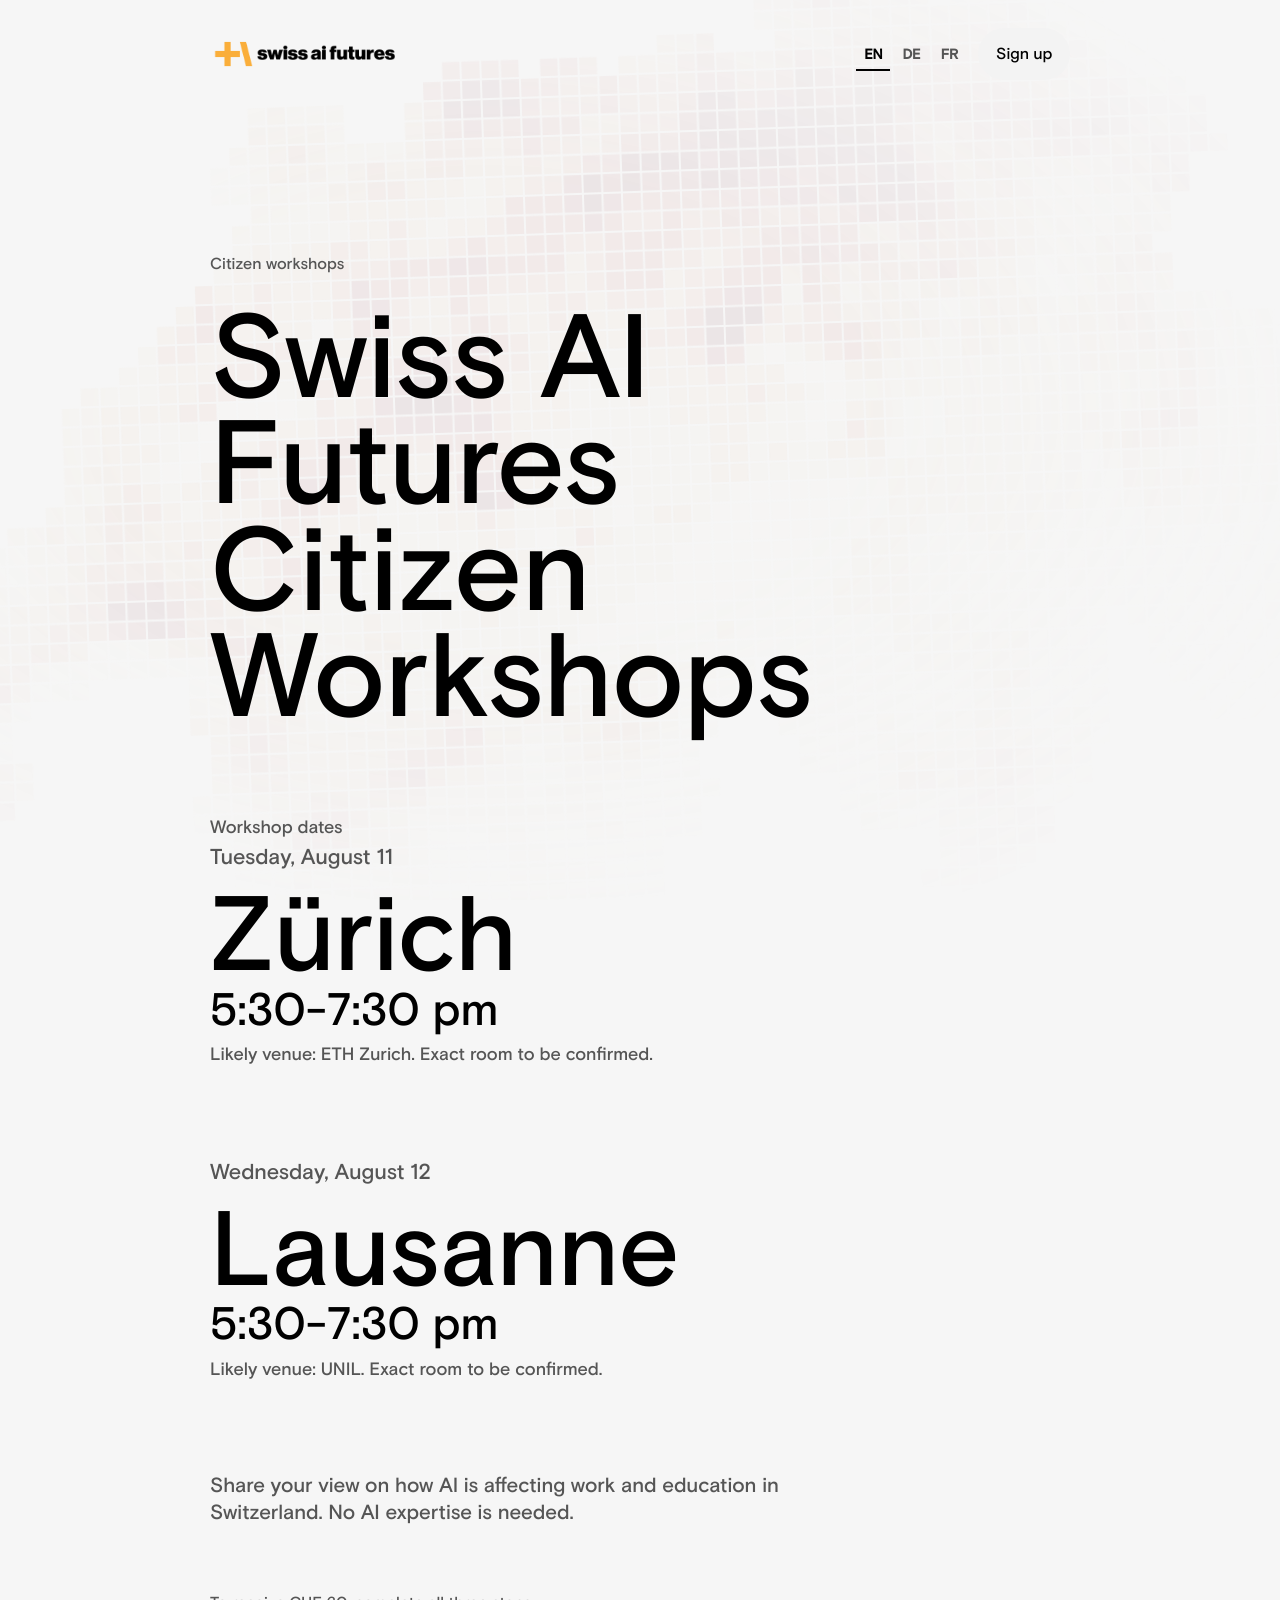
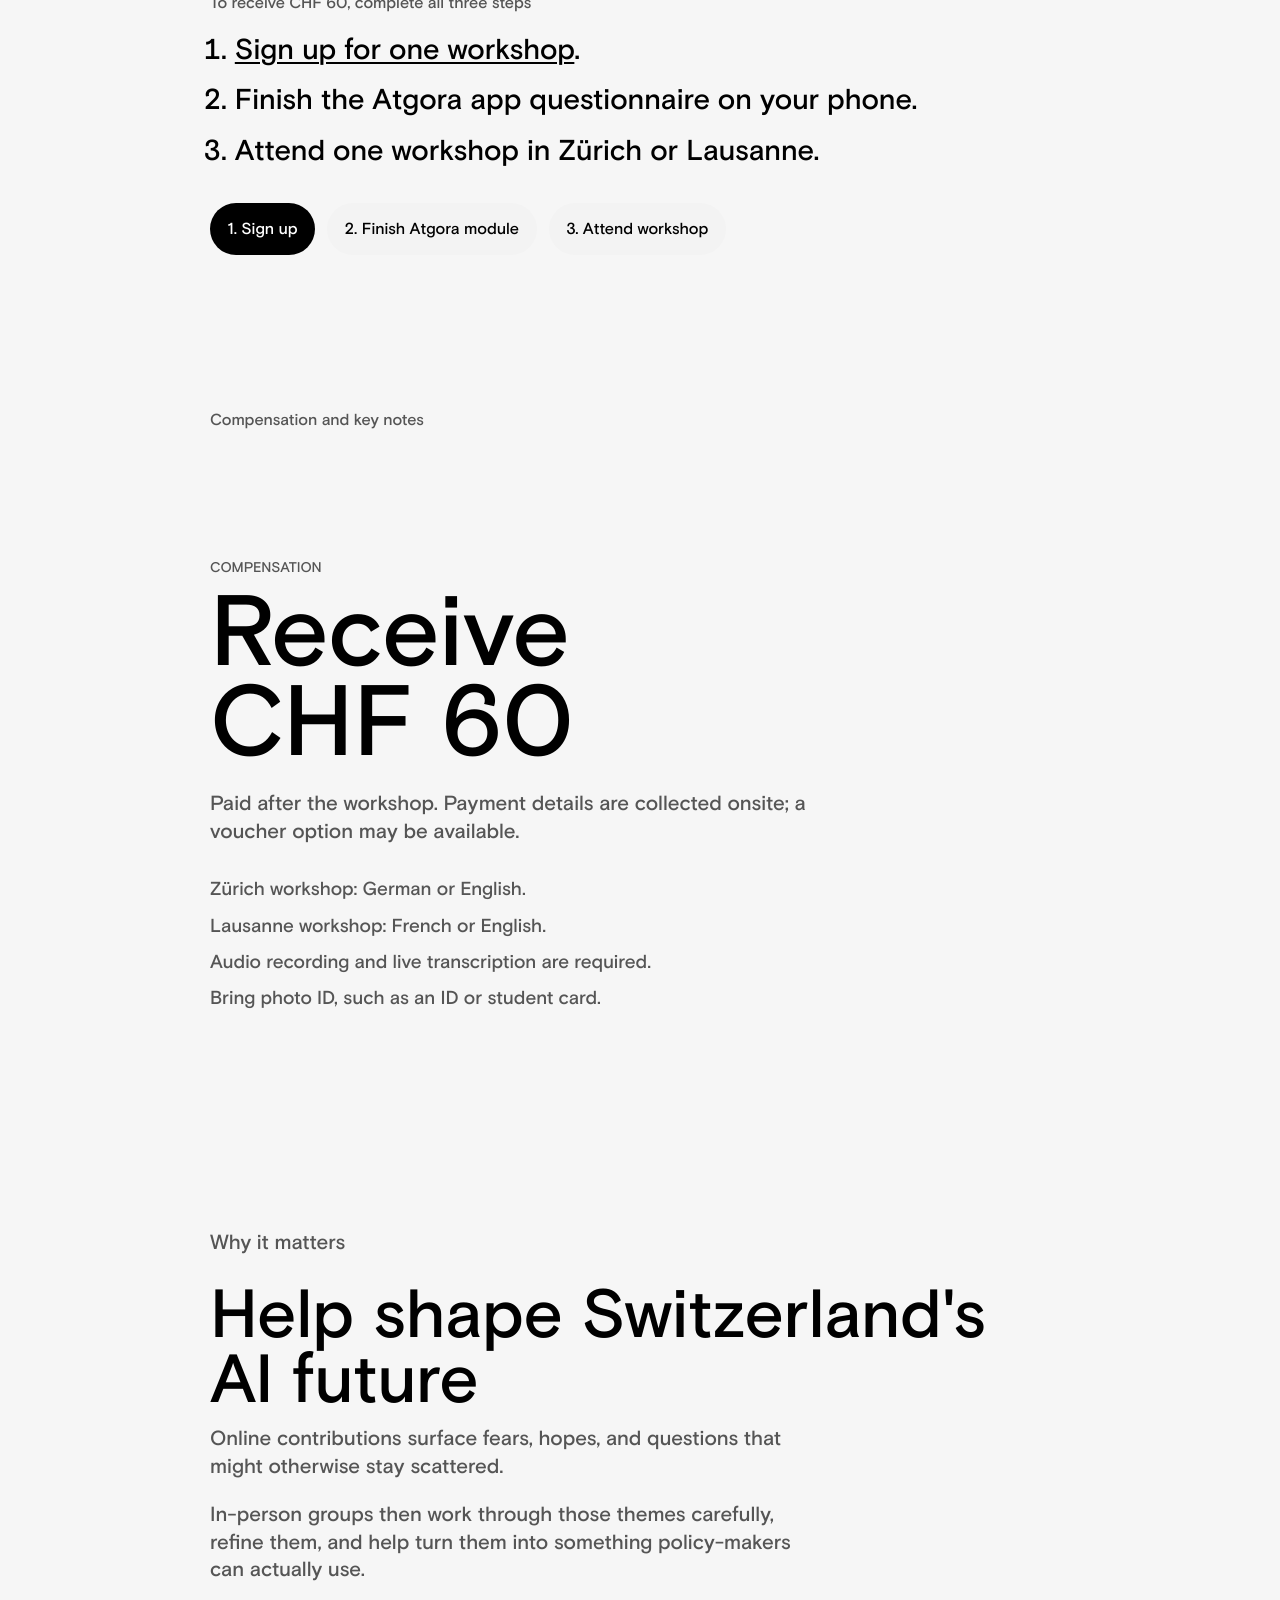
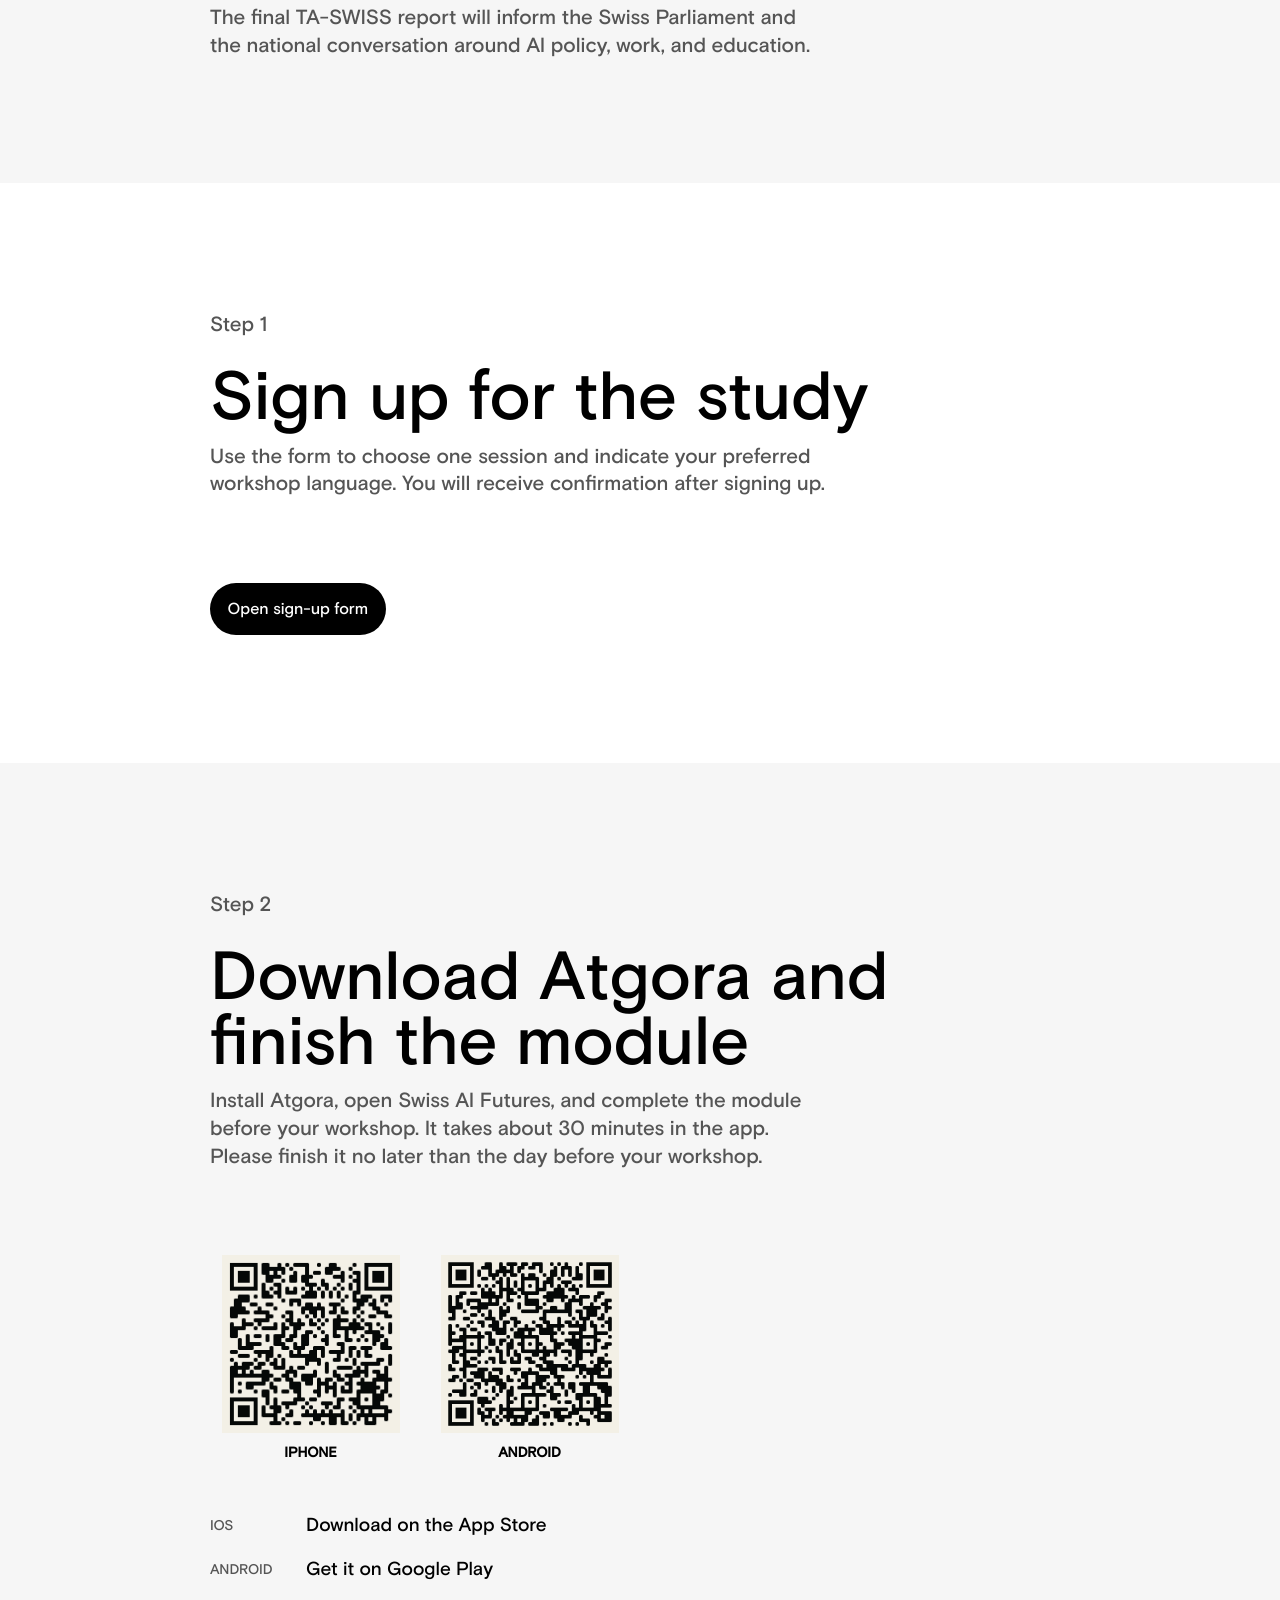
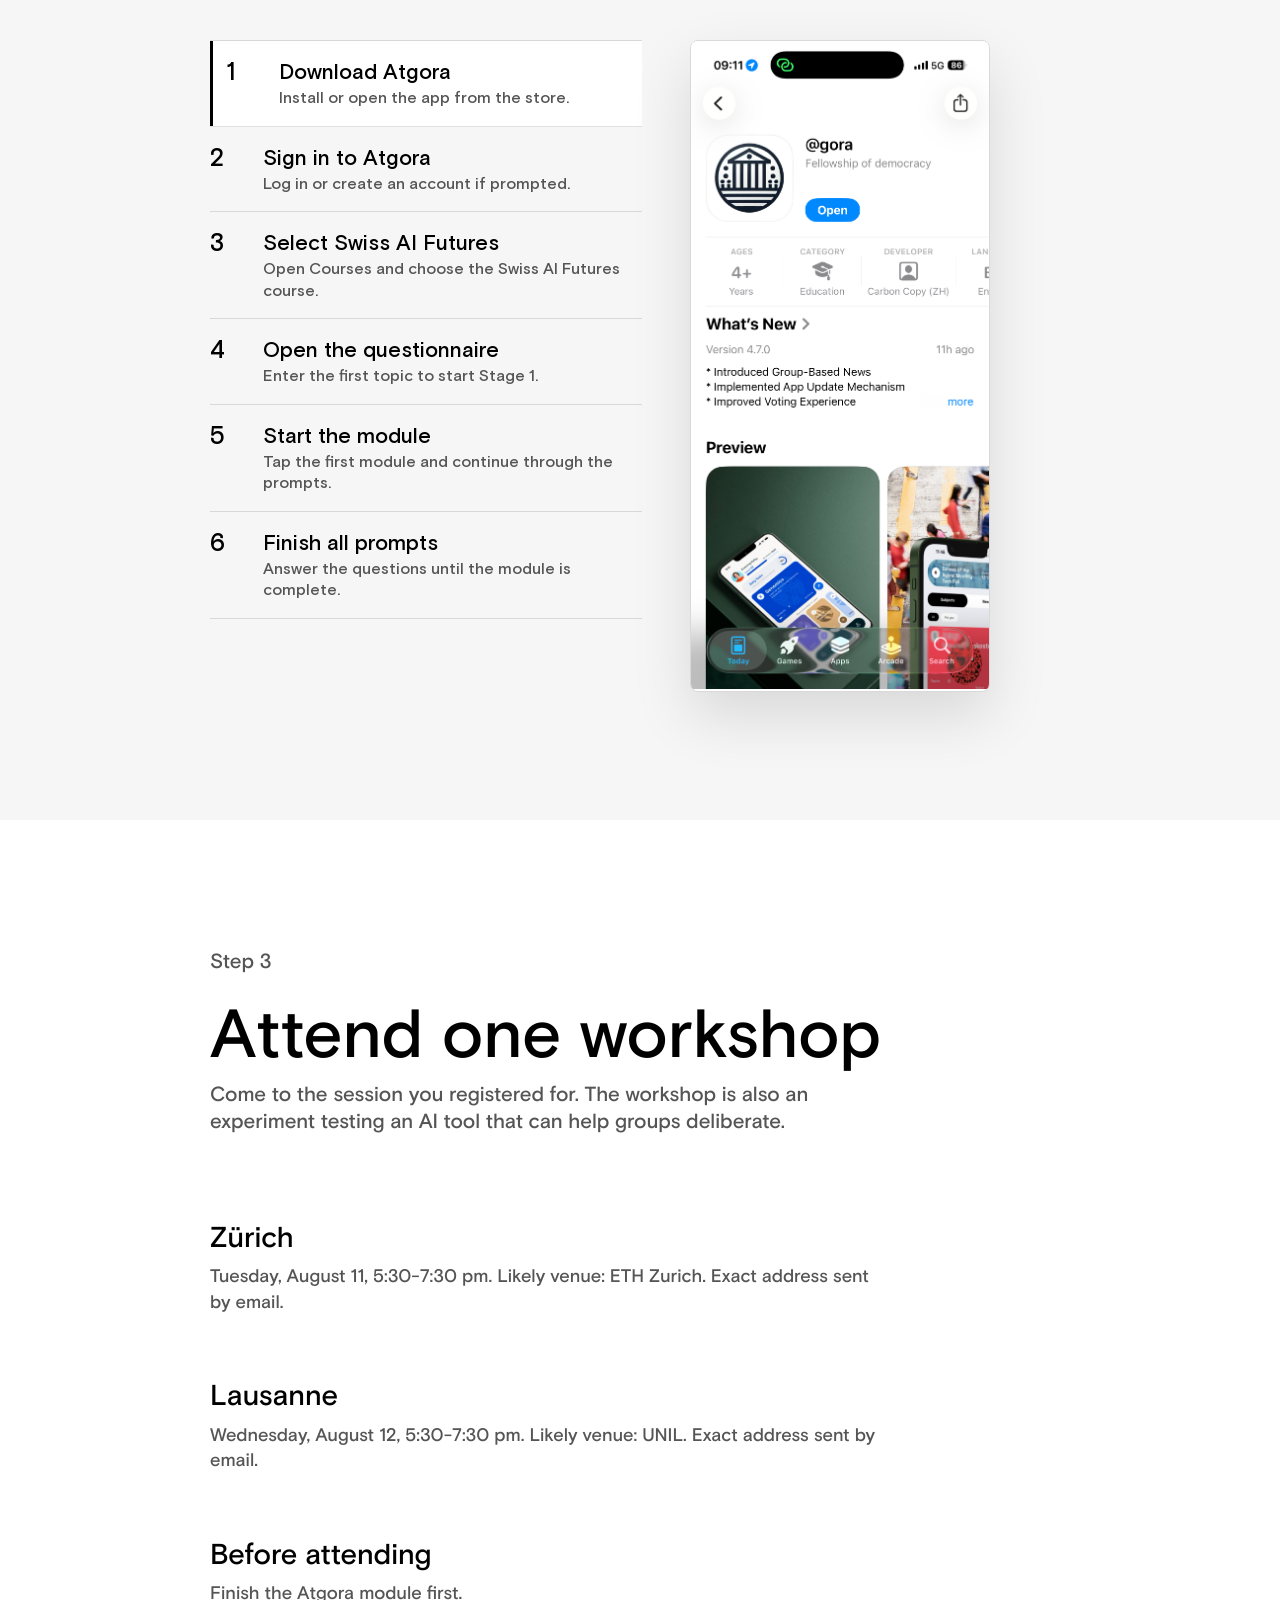
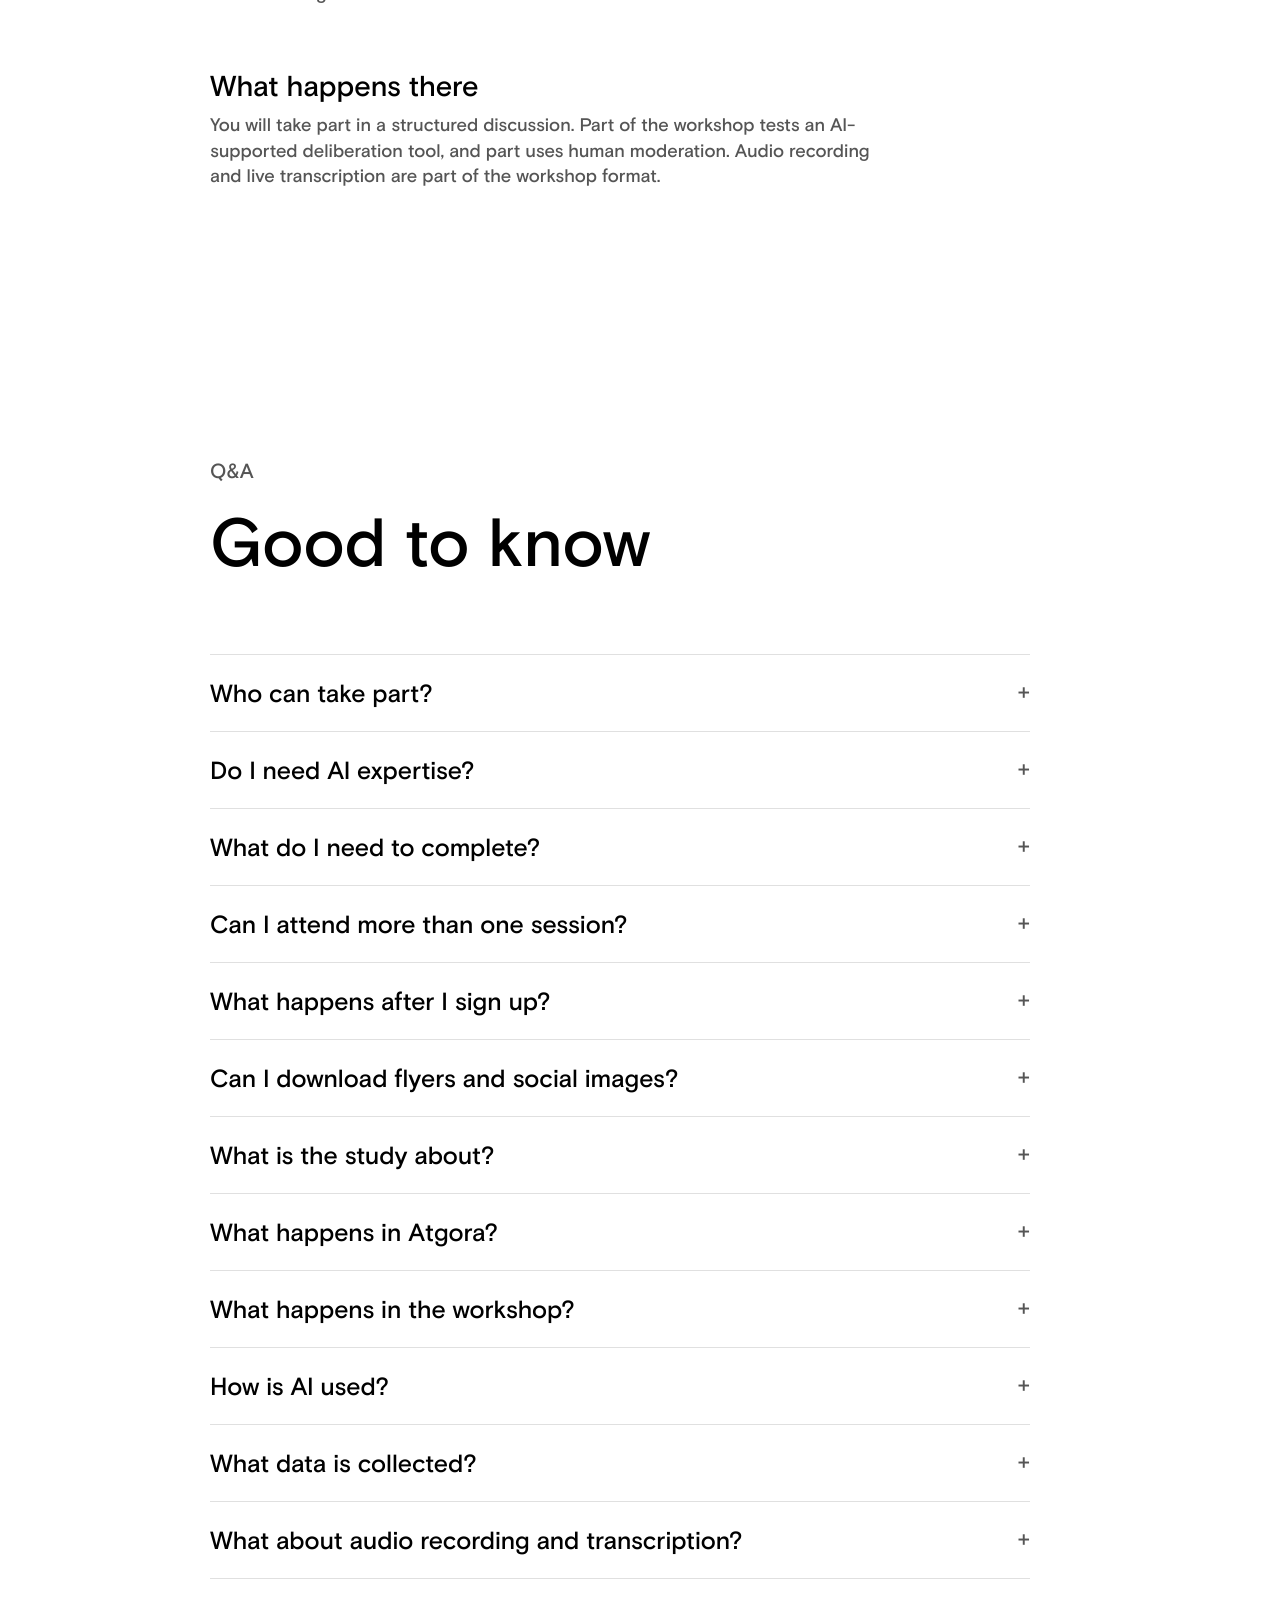
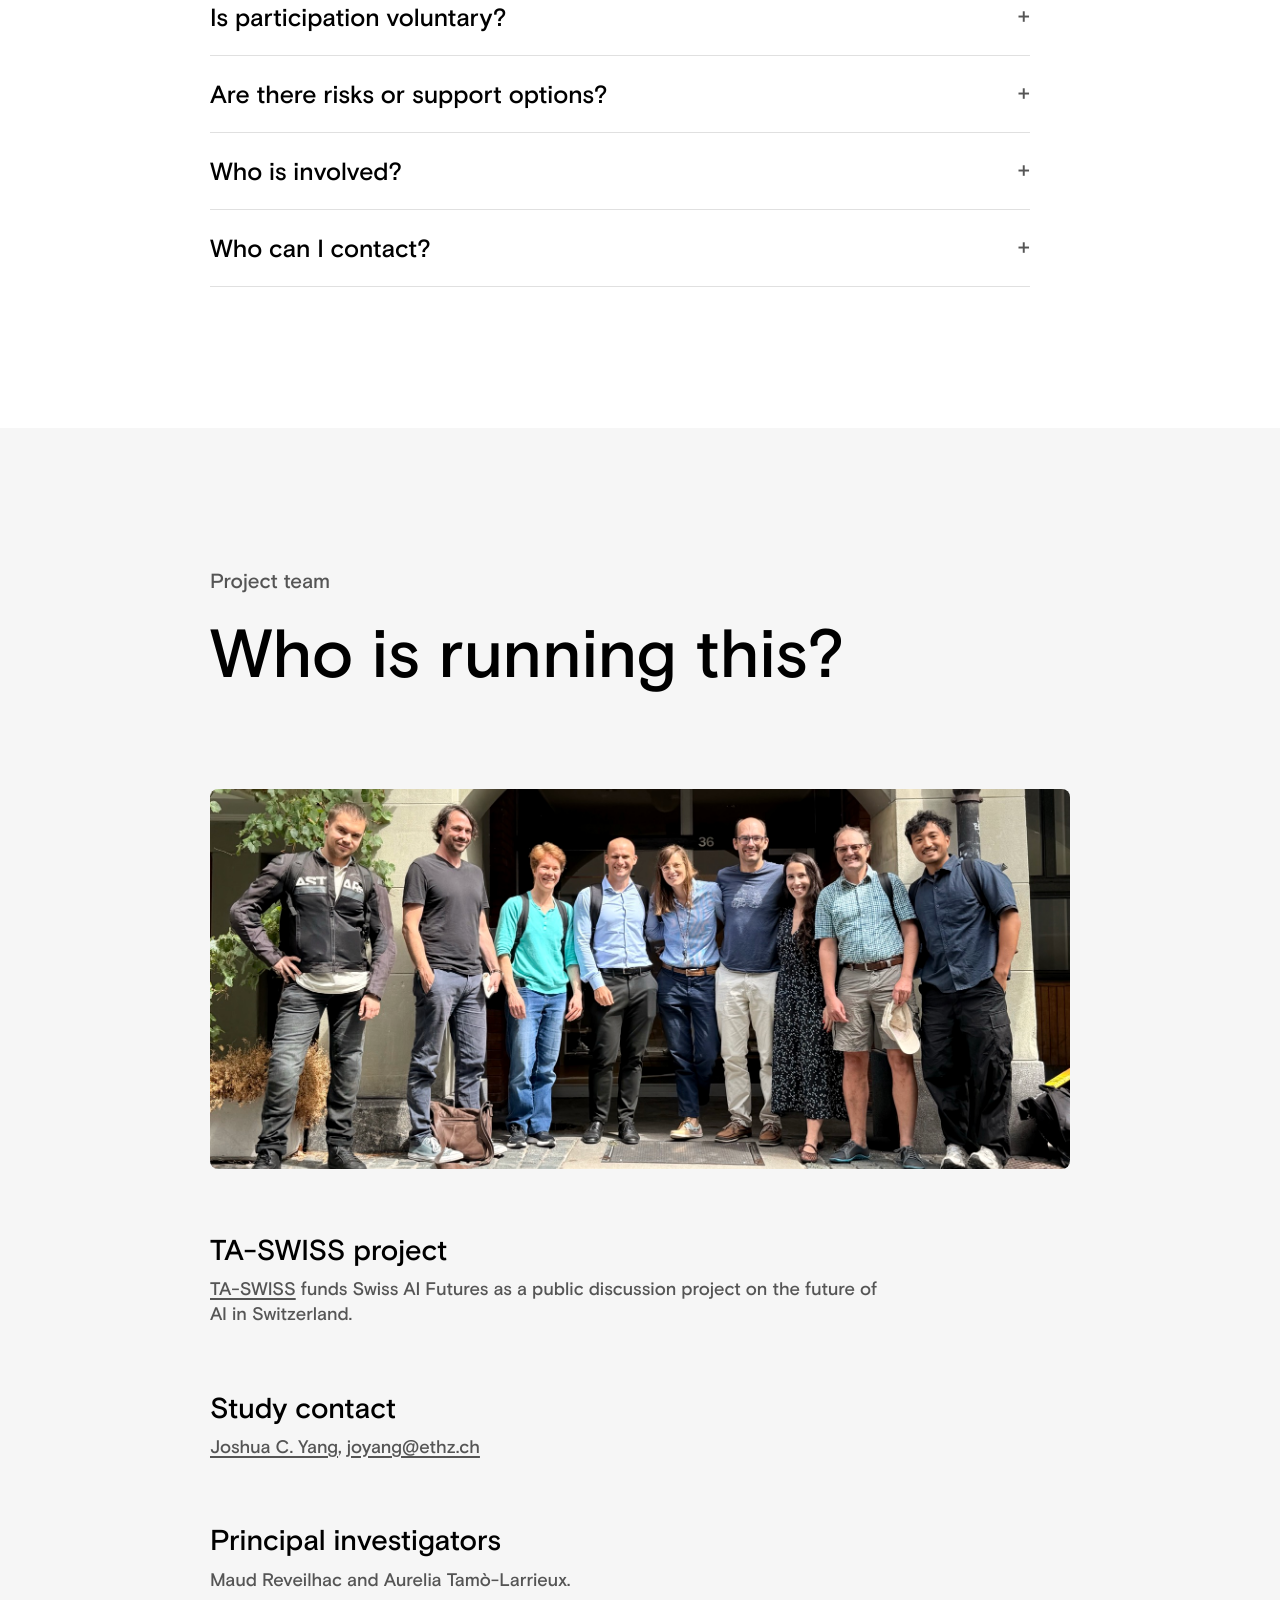
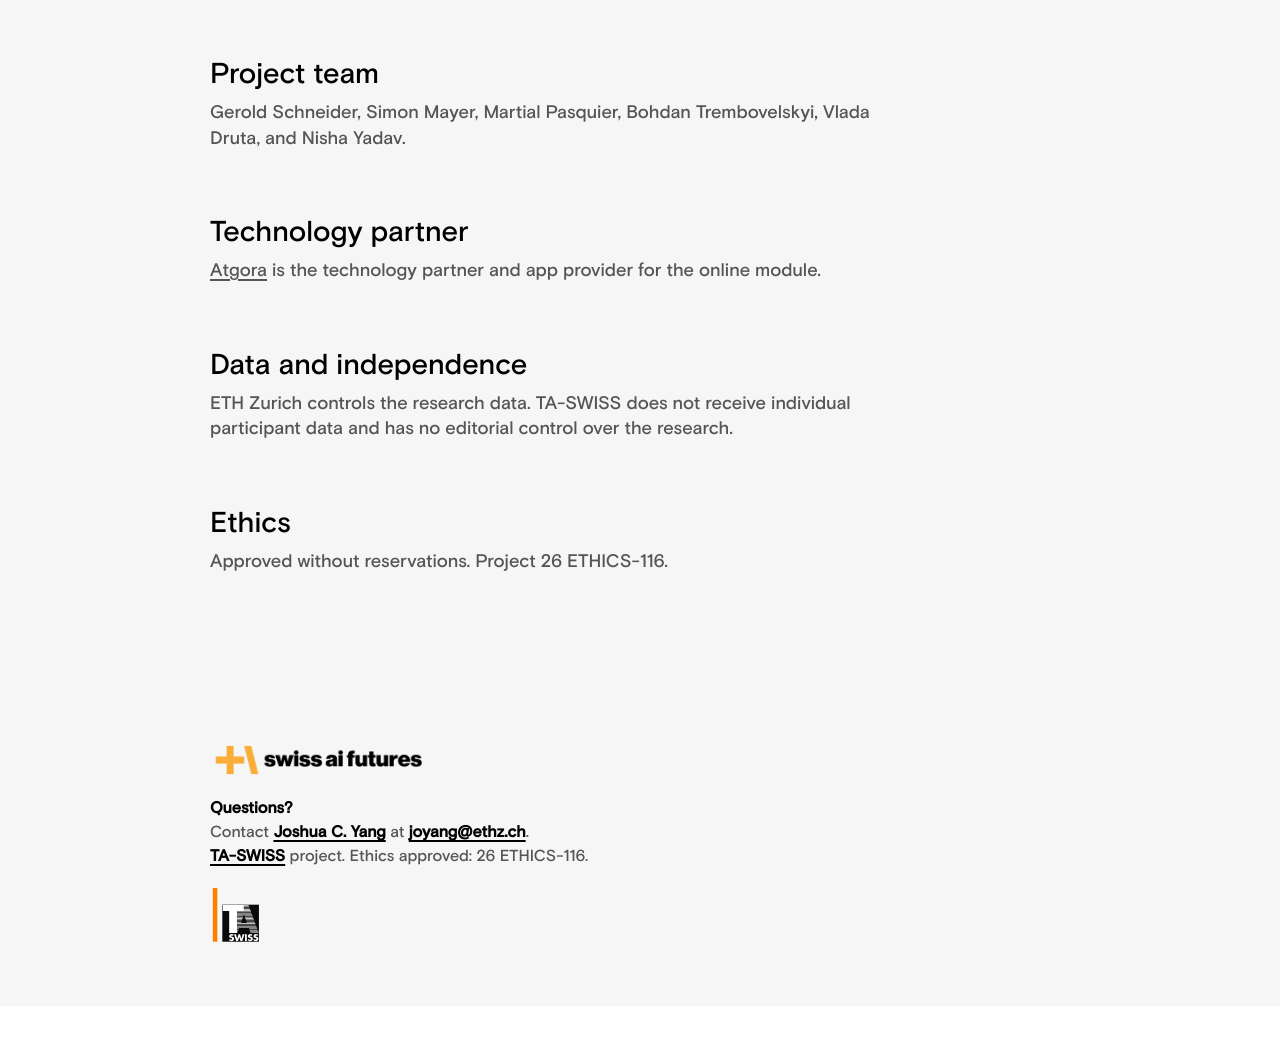
==== index.html @ facb38e8 "Add multilingual workshop pages" ====
<!doctype html>
<html lang="en" data-theme="light">
  <head>
    <meta charset="utf-8">
    <meta name="viewport" content="width=device-width, initial-scale=1">
    <meta
      name="description"
      content="Join the Swiss AI Futures Citizen Workshops in Zürich or Lausanne. Sign up, complete the Atgora module, attend one workshop, and receive CHF 60 after taking part."
    >
    <title>Swiss AI Futures Citizen Workshops</title>
    <meta property="og:type" content="website">
    <meta property="og:site_name" content="Swiss AI Futures">
    <meta property="og:title" content="Swiss AI Futures Citizen Workshops">
    <meta
      property="og:description"
      content="Join the Swiss AI Futures Citizen Workshops in Zürich or Lausanne. Sign up, complete the Atgora module, attend one workshop, and receive CHF 60 after taking part."
    >
    <meta property="og:image" content="assets/images/social-card.png">
    <meta property="og:image:type" content="image/png">
    <meta property="og:image:width" content="1200">
    <meta property="og:image:height" content="630">
    <meta property="og:image:alt" content="Swiss AI Futures recruitment card about public input for AI policy">
    <meta name="twitter:card" content="summary_large_image">
    <meta name="twitter:title" content="Swiss AI Futures Citizen Workshops">
    <meta
      name="twitter:description"
      content="Join the Swiss AI Futures Citizen Workshops in Zürich or Lausanne. Sign up, complete the Atgora module, attend one workshop, and receive CHF 60 after taking part."
    >
    <meta name="twitter:image" content="assets/images/social-card.png">
    <meta name="twitter:image:alt" content="Swiss AI Futures recruitment card about public input for AI policy">
    <meta name="theme-color" content="#ffffff">
    <meta name="color-scheme" content="light">
    <link rel="icon" type="image/png" href="assets/images/logos/favicon.png">
    <link rel="apple-touch-icon" href="assets/images/logos/apple-touch-icon.png">
    <link rel="preload" href="assets/images/logos/logo-warm-long.png" as="image">
    <link rel="preload" href="assets/images/logos/TA-SWISS-logo.svg" as="image">
    <link rel="alternate" hreflang="en" href="https://swissaifutures.org/">
    <link rel="alternate" hreflang="de" href="https://swissaifutures.org/de/">
    <link rel="alternate" hreflang="fr" href="https://swissaifutures.org/fr/">
    <script>
      (() => {
        try {
          const theme = "light";
          document.documentElement.dataset.theme = theme;
          document
            .querySelector('meta[name="theme-color"]')
            ?.setAttribute("content", "#ffffff");
        } catch (_) {
          document.documentElement.dataset.theme = "light";
        }
      })();
    </script>
    <link rel="stylesheet" href="assets/css/styles.css">
  </head>
  <body>
    <div class="scroll-progress" aria-hidden="true"></div>
    <div class="map-field" aria-hidden="true">
      <img src="assets/images/switzerland_pixel_heatmap_density_blocks.png" alt="" width="2600" height="1700">
    </div>

    <a class="skip-link" href="#main">Skip to main content</a>

    <header class="site-header" data-reveal>
      <a class="brand" href="index.html" aria-label="Swiss AI Futures home">
        <img
          class="brand-wordmark"
          src="assets/images/logos/logo-warm-long.png"
          data-logo-dark="assets/images/logos/logo-warm-long-light.png"
          data-logo-light="assets/images/logos/logo-warm-long.png"
          alt="Swiss AI Futures"
          width="200"
          height="40"
        >
      </a>

      <div class="header-actions">
        <nav class="language-switcher" aria-label="Language">
          <a href="/" data-lang-switch="en">EN</a>
          <a href="/de/" data-lang-switch="de">DE</a>
          <a href="/fr/" data-lang-switch="fr">FR</a>
        </nav>
        <a
          class="header-cta"
          href="https://forms.gle/9kbysBanAQ4Ny3BeA"
          target="_blank"
          rel="noopener noreferrer"
        >Sign up</a>
      </div>
    </header>

    <main id="main">
      <section class="hero section" id="top">
        <div class="hero-copy" data-reveal>
          <p class="eyebrow">Citizen workshops</p>
          <h1>
            Swiss AI<br>
            Futures<br>
            Citizen<br>
            Workshops
          </h1>
          <div class="date-callout" aria-label="Workshop dates">
            <p class="date-callout-label">Workshop dates</p>
            <div class="date-callout-list">
              <article>
                <span>Tuesday, August 11</span>
                <strong>Zürich</strong>
                <time datetime="2026-08-11T17:30">5:30-7:30 pm</time>
                <p>Likely venue: ETH Zurich. Exact room to be confirmed.</p>
              </article>
              <article>
                <span>Wednesday, August 12</span>
                <strong>Lausanne</strong>
                <time datetime="2026-08-12T17:30">5:30-7:30 pm</time>
                <p>Likely venue: UNIL. Exact room to be confirmed.</p>
              </article>
            </div>
          </div>
          <p class="hero-text">
            Share your view on how AI is affecting work and education in Switzerland. No AI expertise is needed.
          </p>
          <div class="required-actions" aria-label="Required actions to receive compensation">
            <strong>To receive CHF 60, complete all three steps</strong>
            <ol>
              <li>
                <a href="https://forms.gle/9kbysBanAQ4Ny3BeA" target="_blank" rel="noopener noreferrer">Sign up for one workshop</a>.
              </li>
              <li>Finish the Atgora app questionnaire on your phone.</li>
              <li>Attend one workshop in Zürich or Lausanne.</li>
            </ol>
          </div>
          <div class="hero-actions">
            <a
              class="primary-link-button"
              href="#signup"
            >1. Sign up</a>
            <a class="secondary-link-button" href="#download">2. Finish Atgora module</a>
            <a class="secondary-link-button" href="#attend">3. Attend workshop</a>
          </div>
        </div>

        <aside class="workshop-hero-panel" data-reveal aria-label="Compensation and key notes">
          <p class="eyebrow">Compensation and key notes</p>
          <div class="voucher-callout">
            <span>Compensation</span>
            <strong>Receive<br>CHF 60</strong>
            <p>Paid after the workshop. Payment details are collected onsite; a voucher option may be available.</p>
          </div>
          <ul class="key-notes">
            <li>Zürich workshop: German or English.</li>
            <li>Lausanne workshop: French or English.</li>
            <li>Audio recording and live transcription are required.</li>
            <li>Bring photo ID, such as an ID or student card.</li>
          </ul>
        </aside>
      </section>

      <section class="section impact-section" id="impact" aria-label="Why your input matters">
        <div class="section-copy" data-reveal>
          <p class="eyebrow">Why it matters</p>
          <h2>Help shape Switzerland's AI future</h2>
          <p>
            Online contributions surface fears, hopes, and questions that might otherwise stay scattered.
          </p>
          <p>
            In-person groups then work through those themes carefully, refine them, and help turn them into something
            policy-makers can actually use.
          </p>
          <p>
            The final TA-SWISS report will inform the Swiss Parliament and the national conversation around AI policy,
            work, and education.
          </p>
        </div>
      </section>

      <section class="section signup-section section-band" id="signup" aria-label="Sign up for the study">
        <div class="section-copy" data-reveal>
          <p class="eyebrow">Step 1</p>
          <h2>Sign up for the study</h2>
          <p>
            Use the form to choose one session and indicate your preferred workshop language. You will receive
            confirmation after signing up.
          </p>
        </div>

        <div class="signup-panel" data-reveal>
          <a
            class="primary-link-button"
            href="https://forms.gle/9kbysBanAQ4Ny3BeA"
            target="_blank"
            rel="noopener noreferrer"
          >Open sign-up form</a>
        </div>
      </section>

      <section class="section download-section prep-section" id="download" aria-label="Prepare in Atgora">
        <div class="download-copy" data-reveal>
          <p class="eyebrow">Step 2</p>
          <h2>Download Atgora and finish the module</h2>
          <p>
            Install Atgora, open Swiss AI Futures, and complete the module before your workshop. It takes about 30
            minutes in the app. Please finish it no later than the day before your workshop.
          </p>
        </div>

        <div class="atgora-guide" data-reveal>
          <div class="download-panel">
            <div class="download-qrs" aria-label="App store QR codes">
              <a
                class="qr-placeholder"
                href="https://apps.apple.com/us/app/gora/id6621260183"
                target="_blank"
                rel="noopener noreferrer"
                aria-label="Open Atgora in the Apple App Store"
              >
                <img src="assets/images/qr/atgora-ios-qr.png" alt="QR code linking to Atgora in the Apple App Store" width="140" height="140">
                <span>iPhone</span>
              </a>
              <a
                class="qr-placeholder"
                href="https://play.google.com/store/apps/details?id=com.mobilezorro"
                target="_blank"
                rel="noopener noreferrer"
                aria-label="Open Atgora in Google Play"
              >
                <img src="assets/images/qr/atgora-android-qr.png" alt="QR code linking to Atgora in Google Play" width="140" height="140">
                <span>Android</span>
              </a>
            </div>
            <div class="store-actions">
              <a
                class="store-button"
                href="https://apps.apple.com/us/app/gora/id6621260183"
                data-store="ios"
                data-url="https://apps.apple.com/us/app/gora/id6621260183"
              >
                <span>iOS</span>
                Download on the App Store
              </a>
              <a
                class="store-button"
                href="https://play.google.com/store/apps/details?id=com.mobilezorro"
                data-store="android"
                data-url="https://play.google.com/store/apps/details?id=com.mobilezorro"
              >
                <span>Android</span>
                Get it on Google Play
              </a>
            </div>
          </div>

          <div class="instruction-stepper atgora-instructions" data-app-instructions>
            <div class="instruction-steps" role="tablist" aria-label="Atgora app instructions">
              <button
                class="instruction-step-button is-active"
                id="atgora-step-1-tab"
                type="button"
                role="tab"
                aria-selected="true"
                aria-controls="atgora-step-1"
                data-instruction-step
              >
                <span>1</span>
                <strong>Download Atgora</strong>
                <em>Install or open the app from the store.</em>
              </button>
              <button
                class="instruction-step-button"
                id="atgora-step-2-tab"
                type="button"
                role="tab"
                aria-selected="false"
                aria-controls="atgora-step-2"
                tabindex="-1"
                data-instruction-step
              >
                <span>2</span>
                <strong>Sign in to Atgora</strong>
                <em>Log in or create an account if prompted.</em>
              </button>
              <button
                class="instruction-step-button"
                id="atgora-step-3-tab"
                type="button"
                role="tab"
                aria-selected="false"
                aria-controls="atgora-step-3"
                tabindex="-1"
                data-instruction-step
              >
                <span>3</span>
                <strong>Select Swiss AI Futures</strong>
                <em>Open Courses and choose the Swiss AI Futures course.</em>
              </button>
              <button
                class="instruction-step-button"
                id="atgora-step-4-tab"
                type="button"
                role="tab"
                aria-selected="false"
                aria-controls="atgora-step-4"
                tabindex="-1"
                data-instruction-step
              >
                <span>4</span>
                <strong>Open the questionnaire</strong>
                <em>Enter the first topic to start Stage 1.</em>
              </button>
              <button
                class="instruction-step-button"
                id="atgora-step-5-tab"
                type="button"
                role="tab"
                aria-selected="false"
                aria-controls="atgora-step-5"
                tabindex="-1"
                data-instruction-step
              >
                <span>5</span>
                <strong>Start the module</strong>
                <em>Tap the first module and continue through the prompts.</em>
              </button>
              <button
                class="instruction-step-button"
                id="atgora-step-6-tab"
                type="button"
                role="tab"
                aria-selected="false"
                aria-controls="atgora-step-6"
                tabindex="-1"
                data-instruction-step
              >
                <span>6</span>
                <strong>Finish all prompts</strong>
                <em>Answer the questions until the module is complete.</em>
              </button>
            </div>

            <div class="instruction-viewer" aria-live="polite">
              <article
                class="instruction-panel is-active"
                id="atgora-step-1"
                role="tabpanel"
                aria-labelledby="atgora-step-1-tab"
                data-instruction-panel
              >
                <figure class="instruction-shot">
                  <img
                    src="assets/images/instructions/01-download-atgora-app.png"
                    alt="App Store page for the Atgora app"
                    width="1206"
                    height="2622"
                    loading="lazy"
                    decoding="async"
                  >
                </figure>
              </article>

              <article
                class="instruction-panel"
                id="atgora-step-2"
                role="tabpanel"
                aria-labelledby="atgora-step-2-tab"
                data-instruction-panel
                hidden
              >
                <figure class="instruction-shot">
                  <img
                    src="assets/images/instructions/01-sign-up.png"
                    alt="Atgora login and registration screen"
                    width="1206"
                    height="2622"
                    loading="lazy"
                    decoding="async"
                  >
                </figure>
              </article>

              <article
                class="instruction-panel"
                id="atgora-step-3"
                role="tabpanel"
                aria-labelledby="atgora-step-3-tab"
                data-instruction-panel
                hidden
              >
                <figure class="instruction-shot">
                  <img
                    src="assets/images/instructions/02-select-swiss-ai-futures-course.png"
                    alt="Atgora Courses screen showing the Swiss AI Futures course"
                    width="1206"
                    height="2622"
                    loading="lazy"
                    decoding="async"
                  >
                </figure>
              </article>

              <article
                class="instruction-panel"
                id="atgora-step-4"
                role="tabpanel"
                aria-labelledby="atgora-step-4-tab"
                data-instruction-panel
                hidden
              >
                <figure class="instruction-shot">
                  <img
                    src="assets/images/instructions/03-open-stage-1-questionnaire.png"
                    alt="Swiss AI Futures course screen showing the first topic card"
                    width="1206"
                    height="2622"
                    loading="lazy"
                    decoding="async"
                  >
                </figure>
              </article>

              <article
                class="instruction-panel"
                id="atgora-step-5"
                role="tabpanel"
                aria-labelledby="atgora-step-5-tab"
                data-instruction-panel
                hidden
              >
                <figure class="instruction-shot">
                  <img
                    src="assets/images/instructions/04-module-steps.png"
                    alt="Swiss AI Futures module list screen"
                    width="1206"
                    height="2622"
                    loading="lazy"
                    decoding="async"
                  >
                </figure>
              </article>

              <article
                class="instruction-panel"
                id="atgora-step-6"
                role="tabpanel"
                aria-labelledby="atgora-step-6-tab"
                data-instruction-panel
                hidden
              >
                <figure class="instruction-shot">
                  <img
                    src="assets/images/instructions/05-in-module.png"
                    alt="Swiss AI Futures introduction prompt inside the module"
                    width="1206"
                    height="2622"
                    loading="lazy"
                    decoding="async"
                  >
                </figure>
              </article>
            </div>
          </div>
        </div>
      </section>

      <section class="section download-section attend-section section-band" id="attend" aria-label="Attend one workshop">
        <div class="section-copy" data-reveal>
          <p class="eyebrow">Step 3</p>
          <h2>Attend one workshop</h2>
          <p>
            Come to the session you registered for. The workshop is also an experiment testing an AI tool that can help
            groups deliberate.
          </p>
        </div>

        <div class="plain-list attendance-list" data-reveal>
          <article>
            <h3>Zürich</h3>
            <p>Tuesday, August 11, 5:30-7:30 pm. Likely venue: ETH Zurich. Exact address sent by email.</p>
          </article>

          <article>
            <h3>Lausanne</h3>
            <p>Wednesday, August 12, 5:30-7:30 pm. Likely venue: UNIL. Exact address sent by email.</p>
          </article>

          <article>
            <h3>Before attending</h3>
            <p>Finish the Atgora module first.</p>
          </article>

          <article>
            <h3>What happens there</h3>
            <p>You will take part in a structured discussion. Part of the workshop tests an AI-supported deliberation tool, and part uses human moderation. Audio recording and live transcription are part of the workshop format.</p>
          </article>
        </div>
      </section>

      <section class="section info-section section-band" id="qa" aria-label="Questions and answers">
        <div class="section-copy" data-reveal>
          <p class="eyebrow">Q&amp;A</p>
          <h2>Good to know</h2>
        </div>

        <div class="qa-accordion" data-reveal>
          <details class="qa-item">
            <summary>Who can take part?</summary>
            <div>
              <p>People living in Switzerland who are 18 or older and can attend one workshop in Zürich or Lausanne.</p>
            </div>
          </details>

          <details class="qa-item">
            <summary>Do I need AI expertise?</summary>
            <div>
              <p>No. The workshop is designed for people with different backgrounds and everyday perspectives.</p>
            </div>
          </details>

          <details class="qa-item">
            <summary>What do I need to complete?</summary>
            <div>
              <p>To participate and receive CHF 60, sign up for one workshop, finish the Swiss AI Futures module in Atgora before attending, and attend the in-person workshop.</p>
            </div>
          </details>

          <details class="qa-item">
            <summary>Can I attend more than one session?</summary>
            <div>
              <p>No. Please register for only one Swiss AI Futures workshop.</p>
            </div>
          </details>

          <details class="qa-item">
            <summary>What happens after I sign up?</summary>
            <div>
              <p>You will receive confirmation after signing up. The exact workshop address will be sent by email before the event.</p>
            </div>
          </details>

          <details class="qa-item">
            <summary>Can I download flyers and social images?</summary>
            <div>
              <p>Yes. You can download public sharing materials for the Swiss AI Futures Citizen Workshops.</p>
              <p class="qa-download-links">
                <a href="output/swiss-ai-futures-flyer-pdfs.zip" download>Flyer PDFs</a>
                <a href="output/swiss-ai-futures-share-images.zip" download>Flyer and social images</a>
              </p>
              <p>The packages include English, German, and French versions in both the funky and editorial styles.</p>
            </div>
          </details>

          <details class="qa-item">
            <summary>What is the study about?</summary>
            <div>
              <p>The study asks people in Switzerland to share their views on how AI is affecting education, work, public services, and everyday life.</p>
              <p>The goal is to understand where people agree, where they disagree, and what tradeoffs deserve closer public discussion.</p>
            </div>
          </details>

          <details class="qa-item">
            <summary>What happens in Atgora?</summary>
            <div>
              <p>In the Atgora module, you answer survey questions, vote on short statements, and may share short written arguments. The module takes about 30 minutes.</p>
              <p>Please finish the module no later than the day before your workshop. The online module is required before the workshop, but it is not separately compensated on its own.</p>
            </div>
          </details>

          <details class="qa-item">
            <summary>What happens in the workshop?</summary>
            <div>
              <p>The in-person workshop lasts about two hours. Participants discuss AI in education and AI in work and labour markets.</p>
              <p>One discussion uses AI-supported spoken deliberation, and one discussion uses human-moderated spoken deliberation.</p>
            </div>
          </details>

          <details class="qa-item">
            <summary>How is AI used?</summary>
            <div>
              <p>The AI system helps organise the conversation. It may capture arguments, turn them into short statements for group validation, map areas of agreement and disagreement, and return provisional summaries for participants to check.</p>
              <p>The AI does not decide what participants should think. It does not make final recommendations, rank participants, profile individuals, track people outside the app, or generate personalised persuasive content.</p>
              <p>All AI-supported outputs are provisional and must be reviewed, corrected, accepted, or rejected by participants.</p>
            </div>
          </details>

          <details class="qa-item">
            <summary>What data is collected?</summary>
            <div>
              <p>The study may collect survey responses, in-app voting choices, submitted arguments, app completion information, workshop interest or location preference, and, for workshop participants, validation responses and transcripts of spoken discussion.</p>
              <p>Contact details such as name and email are used only for study communication, workshop invitations, and payment or voucher administration where applicable.</p>
              <p>Identifying information is stored separately from research data. Research data is coded or pseudonymised and later anonymised where possible.</p>
            </div>
          </details>

          <details class="qa-item">
            <summary>What about audio recording and transcription?</summary>
            <div>
              <p>Because the workshop involves spoken discussion, participants must be comfortable with possible audio recording, automated transcription, and research processing of verbal contributions.</p>
              <p>Audio recordings are used only for this study. Transcription may be carried out using Gladia, an AI-based speech-to-text service, under a data processing agreement.</p>
              <p>Speaker labels in transcripts use participant codes rather than names. Raw audio is permanently deleted within 30 days after transcript verification. Pseudonymised or de-identified transcripts are kept under restricted access and are not openly published.</p>
              <p>Participants who do not consent to possible audio recording and transcription cannot take part in the in-person workshop.</p>
            </div>
          </details>

          <details class="qa-item">
            <summary>Is participation voluntary?</summary>
            <div>
              <p>Yes. You may pause, skip questions, stop using the app, step out of a workshop, or withdraw from the study at any time without giving a reason and without disadvantage.</p>
              <p>If you withdraw, identifiable data will be deleted where feasible. Fully anonymised data that has already been included in aggregate analysis may no longer be removable.</p>
            </div>
          </details>

          <details class="qa-item">
            <summary>Are there risks or support options?</summary>
            <div>
              <p>This study involves minimal risk. Some questions about AI, education, work, employment, or social change may feel complex or sensitive.</p>
              <p>In the workshops, a support person and quiet space will be available. Participants may pause or step out at any time.</p>
              <p>Please avoid sharing names, contact details, or identifying personal information about yourself or other people in written responses or workshop discussion.</p>
            </div>
          </details>

          <details class="qa-item">
            <summary>Who is involved?</summary>
            <div>
              <p>Swiss AI Futures is funded by <a href="https://www.ta-swiss.ch/en/ta-swiss" target="_blank" rel="noopener noreferrer">TA-SWISS</a> and run by a project team with researchers affiliated with several universities.</p>
              <p>Study contact: <a href="https://joshuacyang.com" target="_blank" rel="noopener noreferrer">Joshua C. Yang</a>, <a href="mailto:joyang@ethz.ch">joyang@ethz.ch</a>. Principal investigators include Prof. Maud Reveilhac and Prof. Aurelia Tamò-Larrieux.</p>
              <p>The project team includes Gerold Schneider, Simon Mayer, Martial Pasquier, Bohdan Trembovelskyi, Vlada Druta, and Nisha Yadav.</p>
              <p>The <a href="https://www.atgora.org/" target="_blank" rel="noopener noreferrer">Atgora</a> app is provided by the @gora Foundation / Carbon Copy as a technology partner.</p>
              <p>ETH Zurich controls the research data. The technology partner may process app data only for implementation, security, and technical support under a project-specific agreement and data processing agreement.</p>
              <p>TA-SWISS does not receive individual participant data and has no editorial control over the research.</p>
            </div>
          </details>

          <details class="qa-item">
            <summary>Who can I contact?</summary>
            <div>
              <p>For questions about the study, contact <a href="https://joshuacyang.com" target="_blank" rel="noopener noreferrer">Joshua C. Yang</a> at <a href="mailto:joyang@ethz.ch">joyang@ethz.ch</a>.</p>
              <p>For complaints about participation in the study, contact the ETH Zurich Ethics Committee Secretariat at <a href="mailto:ethics@sl.ethz.ch">ethics@sl.ethz.ch</a> or +41 44 632 85 72.</p>
            </div>
          </details>
        </div>
      </section>

      <section class="section info-section" id="team" aria-label="Project team">
        <div class="section-copy" data-reveal>
          <p class="eyebrow">Project team</p>
          <h2>Who is running this?</h2>
        </div>

        <figure class="team-photo" data-reveal>
          <img
            src="assets/images/photos/group-photo-web.jpg"
            alt="Swiss AI Futures project team standing together outside"
            width="1800"
            height="1350"
            loading="lazy"
            decoding="async"
          >
        </figure>

        <div class="plain-list" data-reveal>
          <article>
            <h3>TA-SWISS project</h3>
            <p><a href="https://www.ta-swiss.ch/en/ta-swiss" target="_blank" rel="noopener noreferrer">TA-SWISS</a> funds Swiss AI Futures as a public discussion project on the future of AI in Switzerland.</p>
          </article>

          <article>
            <h3>Study contact</h3>
            <p><a href="https://joshuacyang.com" target="_blank" rel="noopener noreferrer">Joshua C. Yang</a>, <a href="mailto:joyang@ethz.ch">joyang@ethz.ch</a></p>
          </article>

          <article>
            <h3>Principal investigators</h3>
            <p>Maud Reveilhac and Aurelia Tamò-Larrieux.</p>
          </article>

          <article>
            <h3>Project team</h3>
            <p>Gerold Schneider, Simon Mayer, Martial Pasquier, Bohdan Trembovelskyi, Vlada Druta, and Nisha Yadav.</p>
          </article>

          <article>
            <h3>Technology partner</h3>
            <p><a href="https://www.atgora.org/" target="_blank" rel="noopener noreferrer">Atgora</a> is the technology partner and app provider for the online module.</p>
          </article>

          <article>
            <h3>Data and independence</h3>
            <p>ETH Zurich controls the research data. TA-SWISS does not receive individual participant data and has no editorial control over the research.</p>
          </article>

          <article>
            <h3>Ethics</h3>
            <p>Approved without reservations. Project 26 ETHICS-116.</p>
          </article>
        </div>
      </section>

    </main>

    <footer class="site-footer">
      <div>
        <img
          class="footer-logo"
          src="assets/images/logos/logo-warm-long.png"
          data-logo-dark="assets/images/logos/logo-warm-long-light.png"
          data-logo-light="assets/images/logos/logo-warm-long.png"
          alt="Swiss AI Futures"
          width="190"
          height="38"
        >
        <strong>Questions?</strong>
        <span>Contact <a href="https://joshuacyang.com" target="_blank" rel="noopener noreferrer">Joshua C. Yang</a> at <a href="mailto:joyang@ethz.ch">joyang@ethz.ch</a>.</span>
        <span><a href="https://www.ta-swiss.ch/en/ta-swiss" target="_blank" rel="noopener noreferrer">TA-SWISS</a> project. Ethics approved: 26 ETHICS-116.</span>
      </div>
      <div class="footer-actions">
        <div class="footer-institutions" aria-label="Institutional links">
          <a href="https://www.ta-swiss.ch/en/ta-swiss" target="_blank" rel="noopener noreferrer">
            <img class="footer-institution-logo ta-footer-logo" src="assets/images/logos/TA-SWISS-logo.svg" alt="TA-SWISS">
          </a>
        </div>
      </div>
    </footer>

    <script>
      (() => {
        const prefersReducedMotion = window.matchMedia("(prefers-reduced-motion: reduce)").matches;
        const compactViewport = window.matchMedia("(max-width: 720px)");
        const scrollProgress = document.querySelector(".scroll-progress");
        const mapField = document.querySelector(".map-field");
        let scrollTicking = false;

        const updateMapField = (progress) => {
          if (!mapField) return;

          const pulse = Math.sin(progress * Math.PI);
          const mapTravel = compactViewport.matches ? 320 : 620;
          const mapX = (progress - 0.5) * mapTravel;
          const spotX = 38 + progress * 34;
          const spotY = compactViewport.matches ? 42 : 46;

          if (prefersReducedMotion) {
            mapField.style.setProperty("--map-opacity", "0.09");
            mapField.style.setProperty("--map-x", "0px");
            mapField.style.setProperty("--map-y", "0px");
            mapField.style.setProperty("--map-scale", "1.02");
            mapField.style.setProperty("--map-rotate", "-2deg");
          } else {
            const mapY = (0.5 - progress) * 28;
            const mapScale = 1.04 + pulse * 0.055;
            const mapRotate = -2 + progress * 4;
            const mapOpacity = compactViewport.matches ? 0.045 + pulse * 0.06 : 0.075 + pulse * 0.095;
            mapField.style.setProperty("--map-opacity", mapOpacity.toFixed(3));
            mapField.style.setProperty("--map-x", `${mapX.toFixed(2)}px`);
            mapField.style.setProperty("--map-y", `${mapY.toFixed(2)}px`);
            mapField.style.setProperty("--map-scale", mapScale.toFixed(3));
            mapField.style.setProperty("--map-rotate", `${mapRotate.toFixed(2)}deg`);
          }

          mapField.style.setProperty("--map-spot-x", `${spotX.toFixed(2)}%`);
          mapField.style.setProperty("--map-spot-y", `${spotY.toFixed(2)}%`);
        };

        const updateScrollEffects = () => {
          const scrollable = document.documentElement.scrollHeight - window.innerHeight;
          const progress = Math.max(0, Math.min(1, scrollable > 0 ? window.scrollY / scrollable : 0));

          if (scrollProgress) {
            scrollProgress.style.transform = `scaleX(${progress})`;
          }

          updateMapField(progress);
          scrollTicking = false;
        };

        const requestScrollEffects = () => {
          if (scrollTicking) return;
          window.requestAnimationFrame(updateScrollEffects);
          scrollTicking = true;
        };

        window.addEventListener("scroll", requestScrollEffects, { passive: true });
        window.addEventListener("resize", requestScrollEffects);
        updateScrollEffects();

        document.querySelectorAll("[data-app-instructions]").forEach((stepper) => {
          const tabs = Array.from(stepper.querySelectorAll("[data-instruction-step]"));
          const panels = Array.from(stepper.querySelectorAll("[data-instruction-panel]"));

          if (!tabs.length || tabs.length !== panels.length) return;

          const setStep = (nextIndex) => {
            const activeIndex = Math.max(0, Math.min(nextIndex, tabs.length - 1));

            tabs.forEach((tab, index) => {
              const isActive = index === activeIndex;
              tab.classList.toggle("is-active", isActive);
              tab.setAttribute("aria-selected", isActive ? "true" : "false");
              tab.setAttribute("tabindex", isActive ? "0" : "-1");
            });

            panels.forEach((panel, index) => {
              const isActive = index === activeIndex;
              panel.classList.toggle("is-active", isActive);
              panel.hidden = !isActive;
            });
          };

          tabs.forEach((tab, index) => {
            tab.addEventListener("click", () => setStep(index));
            tab.addEventListener("keydown", (event) => {
              const currentIndex = tabs.indexOf(document.activeElement);
              const moves = {
                ArrowDown: currentIndex + 1,
                ArrowRight: currentIndex + 1,
                ArrowUp: currentIndex - 1,
                ArrowLeft: currentIndex - 1,
                Home: 0,
                End: tabs.length - 1
              };

              if (!(event.key in moves)) return;
              event.preventDefault();
              const nextIndex = (moves[event.key] + tabs.length) % tabs.length;
              setStep(nextIndex);
              tabs[nextIndex].focus();
            });
          });

          setStep(0);
        });
      })();
    </script>
    <script src="assets/js/i18n.js"></script>
  </body>
</html>
---- assets/css/styles.css ----
@font-face {
  font-family: "Basis Grotesque";
  src: url("../fonts/BasisGrotesque-Medium.woff2") format("woff2"),
    url("../fonts/BasisGrotesque-Medium.woff") format("woff");
  font-display: swap;
  font-style: normal;
  font-weight: 500;
}

@font-face {
  font-family: "New Cooper";
  src: url("../fonts/NewCooperBeta-Regular.woff2") format("woff2"),
    url("../fonts/NewCooperBeta-Regular.woff") format("woff");
  font-display: swap;
  font-style: normal;
  font-weight: 400;
}

:root {
  color-scheme: light;
  --bg: #ffffff;
  --paper: #ffffff;
  --paper-soft: #f4f4f4;
  --ink: #000000;
  --muted: #555555;
  --quiet: #777777;
  --line: #d9d9d9;
  --line-strong: #000000;
  --red: #000000;
  --green: #000000;
  --green-dark: #000000;
  --blue: #555555;
  --max: 1180px;
  --radius: 6px;
  --radius-sm: 4px;
  --surface: #ffffff;
  --surface-strong: #ffffff;
  --surface-accent: #f4f4f4;
  --section-tint: #ffffff;
  --section-tint-alt: #ffffff;
  --rule: 1px solid var(--line);
  --rule-strong: 2px solid var(--ink);
  --rule-accent: 2px solid var(--red);
  --page-overlay: none;
  --header-bg: rgba(255, 255, 255, 0.94);
  --theme-toggle-bg: rgba(0, 0, 0, 0.04);
  --theme-toggle-bg-hover: rgba(0, 0, 0, 0.08);
  --space-card: 20px;
  --space-xs: 8px;
  --space-sm: 12px;
  --space-grid: 20px;
  --space-section: clamp(60px, 7vw, 96px);
  --font-sans: "Basis Grotesque", "Neue Haas Grotesk Text Pro", "Neue Haas Grotesk Text", "Neue Haas Grotesk",
    "Helvetica Neue", Helvetica, Arial, ui-sans-serif, system-ui, sans-serif;
  --font-display: "Basis Grotesque", "Neue Haas Grotesk Display Pro", "Neue Haas Grotesk Display",
    "Neue Haas Grotesk", var(--font-sans);
  --type-micro: 0.88rem;
  --type-small: 0.95rem;
  --type-body: 1.08rem;
  --type-body-lg: 1.14rem;
}

[data-theme="light"] {
  color-scheme: light;
  --bg: #ffffff;
  --paper: #ffffff;
  --paper-soft: #f4f4f4;
  --ink: #000000;
  --muted: #555555;
  --quiet: #777777;
  --line: #d9d9d9;
  --line-strong: #000000;
  --red: #000000;
  --green: #000000;
  --green-dark: #000000;
  --blue: #555555;
  --surface: #ffffff;
  --surface-strong: #ffffff;
  --surface-accent: #f4f4f4;
  --section-tint: #ffffff;
  --section-tint-alt: #ffffff;
  --rule: 1px solid var(--line);
  --rule-strong: 2px solid var(--ink);
  --rule-accent: 2px solid var(--red);
  --page-overlay: none;
  --header-bg: rgba(255, 255, 255, 0.94);
  --theme-toggle-bg: rgba(0, 0, 0, 0.04);
  --theme-toggle-bg-hover: rgba(0, 0, 0, 0.08);
}

* {
  box-sizing: border-box;
}

html {
  scroll-behavior: smooth;
  background: var(--bg);
}

body {
  margin: 0;
  min-height: 100vh;
  color: var(--ink);
  background: var(--bg);
  font-family: var(--font-sans);
  font-feature-settings: "kern" 1, "liga" 1;
  -webkit-font-smoothing: antialiased;
  text-rendering: geometricPrecision;
  line-height: 1.5;
  overflow-x: hidden;
}

body::before {
  content: "";
  position: fixed;
  inset: 0;
  z-index: -1;
  pointer-events: none;
  background: var(--page-overlay);
}

a {
  color: inherit;
  text-underline-offset: 3px;
  text-decoration-thickness: 2px;
}

img {
  display: block;
  max-width: 100%;
}

button,
a {
  -webkit-tap-highlight-color: transparent;
}

button {
  font: inherit;
}

::selection {
  color: var(--paper);
  background: var(--red);
}

.scroll-progress {
  position: fixed;
  left: 0;
  top: 0;
  z-index: 40;
  width: 100%;
  height: 2px;
  background: var(--red);
  transform: scaleX(0);
  transform-origin: left center;
}

.map-field {
  --map-opacity: 0.055;
  --map-x: 0px;
  --map-y: 0px;
  --map-scale: 1.02;
  --map-rotate: -2deg;
  --map-spot-x: 62%;
  --map-spot-y: 44%;
  position: fixed;
  inset: 0;
  z-index: 0;
  overflow: hidden;
  pointer-events: none;
  opacity: var(--map-opacity);
  -webkit-mask-image: radial-gradient(
    ellipse at var(--map-spot-x) var(--map-spot-y),
    #000 0 34%,
    rgba(0, 0, 0, 0.55) 56%,
    transparent 84%
  );
  mask-image: radial-gradient(
    ellipse at var(--map-spot-x) var(--map-spot-y),
    #000 0 34%,
    rgba(0, 0, 0, 0.55) 56%,
    transparent 84%
  );
}

.map-field img {
  position: absolute;
  left: calc(50% + 380px);
  top: 50%;
  width: min(132vw, 1760px);
  max-width: none;
  height: auto;
  transform: translate3d(calc(-50% + var(--map-x)), calc(-50% + var(--map-y)), 0)
    rotate(var(--map-rotate)) scale(var(--map-scale));
  transform-origin: center;
  filter: saturate(0.7) contrast(0.86) brightness(1.05);
  mix-blend-mode: multiply;
  will-change: transform;
}

.site-header,
main,
.site-footer {
  position: relative;
  z-index: 1;
}

.skip-link {
  position: fixed;
  left: 1rem;
  top: 1rem;
  z-index: 50;
  transform: translateY(-180%);
  padding: 0.65rem 0.85rem;
  color: var(--paper);
  background: var(--ink);
  border-radius: 0;
  font-weight: 800;
  transition: transform 180ms ease;
}

.skip-link:focus {
  transform: translateY(0);
}

.date-announcement {
  width: min(calc(100% - 40px), var(--max));
  margin: 14px auto 0;
  padding: 12px 0 14px;
  display: flex;
  gap: 14px;
  align-items: flex-start;
  color: var(--ink);
  background: var(--bg);
  border-top: var(--rule-strong);
  border-bottom: var(--rule);
}

.date-announcement strong {
  flex: 0 0 auto;
  padding: 0.22rem 0.38rem;
  color: var(--paper);
  background: var(--red);
  font-size: var(--type-micro);
  font-weight: 700;
  line-height: 1.2;
  text-transform: uppercase;
}

.date-announcement span {
  min-width: 0;
  font-size: var(--type-small);
  font-weight: 400;
  line-height: 1.34;
}

.site-header {
  position: sticky;
  top: 0;
  z-index: 30;
  width: min(calc(100% - 40px), var(--max));
  margin: 0 auto;
  padding: 12px 0;
  display: grid;
  grid-template-columns: auto minmax(0, 1fr) auto;
  gap: clamp(16px, 2vw, 24px);
  align-items: center;
  background: var(--header-bg);
  border-bottom: var(--rule);
  backdrop-filter: blur(14px);
}

.brand {
  min-width: 0;
  display: inline-flex;
  align-items: center;
  gap: var(--space-sm);
  text-decoration: none;
}

.brand-wordmark {
  width: clamp(178px, 15vw, 210px);
  height: auto;
  flex: 0 0 auto;
}

.nav-links {
  display: flex;
  justify-content: center;
  gap: clamp(14px, 1.55vw, 22px);
  min-width: 0;
}

.nav-links a,
.header-cta {
  min-height: 34px;
  display: inline-flex;
  align-items: center;
  justify-content: center;
  text-decoration: none;
  font-size: var(--type-small);
  font-weight: 700;
}

.nav-links a {
  padding: 0;
  color: var(--muted);
  white-space: nowrap;
}

.nav-links a:hover,
.nav-links a:focus-visible {
  color: var(--ink);
}

.header-cta {
  padding: 0.46rem 0.78rem;
  color: var(--ink);
  background: transparent;
  border: var(--rule-strong);
  border-radius: 0;
  white-space: nowrap;
}

.header-actions {
  display: flex;
  align-items: center;
  justify-content: flex-end;
  gap: 12px;
  min-width: 0;
}

.language-switcher {
  display: inline-flex;
  align-items: center;
  gap: 4px;
}

.language-switcher a {
  min-width: 34px;
  min-height: 34px;
  padding: 0;
  color: var(--muted);
  background: transparent;
  border: 0;
  border-radius: 0;
  display: inline-flex;
  align-items: center;
  justify-content: center;
  font-size: var(--type-micro);
  font-weight: 700;
  text-decoration: none;
}

.language-switcher a:hover,
.language-switcher a:focus-visible,
.language-switcher a[aria-current="page"] {
  color: var(--ink);
  box-shadow: inset 0 -2px 0 var(--red);
}

.header-cta:hover,
.header-cta:focus-visible {
  color: var(--paper);
  background: var(--ink);
}

.section {
  position: relative;
  isolation: isolate;
  width: min(calc(100% - 40px), var(--max));
  margin: 0 auto;
  padding: var(--space-section) 0;
  scroll-margin-top: 110px;
}

.section::before {
  content: "";
  position: absolute;
  inset: 0 calc((100% - 100vw) / 2);
  z-index: -1;
  display: none;
  pointer-events: none;
  background: var(--section-tint);
  border-top: var(--rule);
  border-bottom: var(--rule);
}

.instruction-section::before,
.workshop-section::before,
.share-section::before,
.app-section::before,
.privacy-section::before,
.people-section::before {
  display: block;
}

.faq-section::before {
  display: block;
  background: var(--section-tint-alt);
}

.hero {
  width: min(calc(100% - 40px), 860px);
  min-height: 0;
  display: grid;
  grid-template-columns: minmax(0, 1fr);
  gap: 34px;
  align-items: start;
  padding-top: clamp(58px, 7vw, 88px);
  padding-bottom: 54px;
}

.hero-copy,
.hero-entry,
.section-copy,
.section-heading,
.instruction-stepper,
.instruction-shot,
.download-copy,
.download-panel,
.signup-panel,
.app-preview,
.hero-pattern,
.workshop-hero-panel {
  min-width: 0;
}

.hero-copy {
  max-width: 100%;
}

.hero-pattern {
  align-self: start;
  padding-top: 42px;
}

.hero-pattern-grid {
  --hero-pattern-rule-size: 24px;
  width: min(100%, 450px);
  margin-left: auto;
  display: grid;
  grid-template-columns: 54px minmax(0, 1fr);
  gap: 0 20px;
  align-items: end;
  border-bottom: var(--rule);
}

.hero-pattern-rule {
  display: block;
  background: var(--ink);
}

.hero-pattern-rule-red {
  grid-column: 1 / -1;
  height: var(--hero-pattern-rule-size);
  margin-bottom: 30px;
  background: var(--red);
}

.hero-pattern-rule-ink {
  grid-column: 1 / -1;
  height: var(--hero-pattern-rule-size);
  margin-top: 30px;
}

.hero-pattern-index,
.hero-pattern-word {
  display: block;
  font-family: "Neue Haas Grotesk Display Black", "Neue Haas Grotesk Text Black",
    "Neue Haas Grotesk Display Pro", "Neue Haas Grotesk Display",
    "Neue Haas Grotesk", var(--font-display);
  font-weight: 950;
  text-transform: uppercase;
}

.hero-pattern-index {
  color: var(--red);
  font-size: 1.1rem;
  line-height: 1;
  padding: 0 0 16px;
  border-bottom: 12px solid var(--red);
}

.hero-pattern-word {
  color: var(--ink);
  font-size: clamp(2.85rem, 3.7vw, 4.35rem);
  line-height: 0.82;
  letter-spacing: 0;
  padding: 0 0 16px;
  border-bottom: var(--rule);
  white-space: nowrap;
}

.hero-pattern-word:first-of-type {
  color: var(--red);
  font-size: clamp(4.4rem, 5.8vw, 6.3rem);
}

.eyebrow {
  margin: 0 0 16px;
  color: var(--red);
  font-size: var(--type-micro);
  font-weight: 700;
  letter-spacing: 0;
  text-transform: uppercase;
}

h1,
h2,
h3,
p {
  margin-top: 0;
  overflow-wrap: break-word;
}

h1,
h2 {
  font-family: var(--font-display);
}

h1 {
  max-width: 760px;
  margin-bottom: 34px;
  font-size: clamp(3.35rem, 5.2vw, 4.7rem);
  line-height: 1;
  letter-spacing: 0;
  font-weight: 700;
}

h2 {
  margin-bottom: 18px;
  font-size: clamp(2rem, 3.8vw, 3.65rem);
  line-height: 1.02;
  letter-spacing: 0;
  font-weight: 700;
}

h3 {
  margin-bottom: 10px;
  font-size: var(--type-body);
  line-height: 1.25;
  letter-spacing: 0;
}

.mobile-line {
  display: inline;
}

.hero-text,
.section-copy p,
.section-heading p,
.download-copy p {
  max-width: 700px;
  color: var(--muted);
  font-size: var(--type-body);
}

.strong-hero-text {
  color: var(--ink);
  font-weight: 900;
}

.required-actions {
  max-width: 620px;
  margin-top: 22px;
  padding: 18px 0 0;
  border-top: var(--rule-strong);
}

.required-actions strong {
  display: block;
  margin-bottom: 10px;
  color: var(--ink);
  font-size: var(--type-small);
  font-weight: 900;
  text-transform: uppercase;
}

.required-actions ol {
  margin: 0;
  padding-left: 1.35rem;
  color: var(--ink);
  font-size: var(--type-body);
  font-weight: 800;
}

.required-actions li + li {
  margin-top: 8px;
}

.key-notes {
  margin: 16px 0 0;
  padding: 14px 0 0 1.15rem;
  display: grid;
  gap: 8px;
  color: var(--muted);
  border-top: var(--rule);
  font-size: var(--type-small);
}

.key-notes li::marker {
  color: var(--ink);
}

.compact-contact {
  font-weight: 800;
}

.signup-section {
  width: min(calc(100% - 40px), 860px);
  display: grid;
  grid-template-columns: minmax(0, 1fr);
  gap: 20px;
  align-items: start;
  padding-top: 36px;
  padding-bottom: 36px;
  border-top: var(--rule);
}

.signup-panel {
  padding: 24px 0 0;
  display: grid;
  gap: 14px;
  border-top: var(--rule-strong);
}

.signup-panel .primary-link-button {
  width: fit-content;
}

.signup-panel p {
  max-width: 420px;
  margin: 0;
  color: var(--muted);
  font-size: var(--type-small);
}

.workshop-hero-panel {
  width: 100%;
  align-self: start;
  padding: 28px 0 0;
  border-top: var(--rule-accent);
}

.hero-workshop-list {
  display: grid;
  gap: 0;
  border-top: var(--rule);
}

.hero-workshop-list article {
  display: grid;
  gap: 8px;
  padding: 18px 0;
  border-bottom: var(--rule);
}

.hero-workshop-list span,
.event-kicker {
  color: var(--red);
  font-size: var(--type-micro);
  font-weight: 700;
  line-height: 1.1;
  text-transform: uppercase;
}

.hero-workshop-list h2 {
  margin: 0;
  font-size: clamp(2rem, 3.4vw, 3.35rem);
  line-height: 0.96;
}

.hero-workshop-list time,
.workshop-event time {
  color: var(--ink);
  font-size: clamp(1.18rem, 1.8vw, 1.48rem);
  font-weight: 700;
  line-height: 1.1;
}

.workshop-location {
  margin: 0;
  color: var(--muted);
  font-size: var(--type-small);
  font-weight: 400;
  line-height: 1.25;
}

.voucher-callout,
.voucher-strip {
  margin-top: 22px;
  padding: 18px 0;
  border-top: var(--rule-strong);
  border-bottom: var(--rule);
}

.voucher-callout span {
  display: block;
  color: var(--red);
  font-size: var(--type-micro);
  font-weight: 700;
  line-height: 1;
  text-transform: uppercase;
}

.voucher-callout strong {
  display: block;
  margin-top: 8px;
  color: var(--ink);
  font-size: clamp(1.5rem, 2.6vw, 2.25rem);
  line-height: 1;
}

.voucher-callout p,
.workshop-event p,
.workshop-prep p {
  color: var(--muted);
}

.voucher-callout p {
  margin: 12px 0 0;
}

.apero-note {
  margin: 14px 0 0;
  padding: 14px 0 0;
  border-top: var(--rule);
  color: var(--muted);
  font-size: var(--type-small);
  font-weight: 400;
}

.hero-actions {
  display: flex;
  flex-wrap: wrap;
  gap: 10px;
  margin-top: 20px;
}

.primary-link-button,
.secondary-link-button {
  min-height: 46px;
  display: inline-flex;
  align-items: center;
  justify-content: center;
  padding: 0.72rem 0.92rem;
  border: var(--rule-strong);
  text-decoration: none;
  font-size: var(--type-small);
  font-weight: 700;
}

.primary-link-button {
  color: var(--paper);
  background: var(--ink);
}

.secondary-link-button {
  color: var(--ink);
  background: transparent;
}

.primary-link-button:hover,
.primary-link-button:focus-visible,
.secondary-link-button:hover,
.secondary-link-button:focus-visible {
  color: var(--paper);
  background: var(--red);
  border-color: var(--red);
}

.workshop-section {
  padding-top: 72px;
}

.workshop-layout {
  display: grid;
  grid-template-columns: minmax(0, 0.62fr) minmax(300px, 0.38fr);
  gap: clamp(30px, 5vw, 72px);
  align-items: start;
}

.workshop-events {
  display: grid;
  grid-template-columns: repeat(2, minmax(0, 1fr));
  gap: var(--space-grid);
}

.workshop-event,
.workshop-prep {
  padding: 24px 0 0;
  border-top: var(--rule-strong);
}

.workshop-event h3 {
  margin: 10px 0 8px;
  font-size: clamp(1.85rem, 3.2vw, 3.05rem);
  line-height: 1;
}

.workshop-event p {
  margin: 18px 0 0;
}

.workshop-prep {
  background: transparent;
}

.workshop-prep h3 {
  margin-bottom: 16px;
  font-size: clamp(1.45rem, 2.2vw, 2rem);
}

.workshop-prep ol {
  margin: 0;
  padding: 0;
  display: grid;
  gap: 12px;
  counter-reset: workshopPrep;
  list-style: none;
}

.workshop-prep li {
  position: relative;
  min-height: 40px;
  padding-left: 54px;
  color: var(--ink);
  font-weight: 800;
}

.workshop-prep li::before {
  counter-increment: workshopPrep;
  content: counter(workshopPrep, decimal-leading-zero);
  position: absolute;
  left: 0;
  top: 0;
  width: 36px;
  height: 36px;
  display: grid;
  place-items: center;
  color: var(--red);
  background: var(--surface-strong);
  border: var(--rule);
  font-size: var(--type-micro);
  font-weight: 900;
}

.workshop-prep ol + p {
  margin-top: 22px;
}

.voucher-strip {
  color: var(--ink);
  font-weight: 900;
}

.hero-entry {
  position: relative;
  padding: 0 0 26px;
  background: transparent;
  border-top: var(--rule-accent);
  border-bottom: 0;
}

.hero-entry-header {
  padding: 26px 0 16px;
}

.hero-entry-header h2 {
  margin-bottom: 8px;
  font-size: 1.5rem;
  line-height: 1.05;
}

.hero-entry-header p:not(.eyebrow) {
  color: var(--muted);
  margin-bottom: 0;
}

.hero-qr-grid,
.download-qrs {
  display: grid;
  grid-template-columns: repeat(2, minmax(0, 1fr));
  gap: 18px;
}

.hero-qr {
  display: grid;
  gap: var(--space-sm);
  justify-items: start;
  padding: 12px;
  color: var(--ink);
  background: transparent;
  border: 0;
  border-radius: 0;
  text-align: left;
  text-decoration: none;
}

.hero-qr img {
  width: min(100%, 124px);
  height: auto;
}

.hero-qr strong,
.hero-qr small,
.hero-dates strong {
  display: block;
}

.hero-qr strong {
  font-size: var(--type-small);
}

.hero-qr small {
  color: var(--muted);
  font-size: var(--type-micro);
}

.hero-qr:hover,
.hero-qr:focus-visible,
.qr-placeholder:hover,
.qr-placeholder:focus-visible {
  background: var(--surface);
}

.hero-dates {
  margin-top: 18px;
  display: grid;
  gap: 0;
  border-top: var(--rule);
}

.hero-dates span {
  display: grid;
  grid-template-columns: minmax(118px, 0.6fr) 1fr;
  gap: var(--space-sm);
  padding: 12px 0;
  border-bottom: var(--rule);
  color: var(--ink);
  font-weight: 700;
}

.hero-dates strong {
  color: var(--green-dark);
  font-size: var(--type-micro);
  letter-spacing: 0;
  text-transform: uppercase;
}

.instruction-stepper {
  display: grid;
  grid-template-columns: minmax(280px, 0.42fr) minmax(360px, 0.58fr);
  gap: clamp(28px, 5vw, 72px);
  align-items: start;
}

.instruction-steps {
  display: grid;
  border-top: var(--rule);
}

.instruction-step-button {
  width: 100%;
  display: grid;
  grid-template-columns: 44px minmax(0, 1fr);
  gap: 6px 16px;
  padding: 18px 0;
  color: var(--muted);
  background: transparent;
  border: 0;
  border-bottom: var(--rule);
  cursor: pointer;
  text-align: left;
}

.instruction-step-button span {
  grid-row: 1 / 3;
  color: var(--red);
  font-size: var(--type-micro);
  font-weight: 900;
}

.instruction-step-button h3 {
  margin: 0;
  color: var(--ink);
  font-size: clamp(1.2rem, 1.7vw, 1.55rem);
  line-height: 1.08;
}

.instruction-step-button p {
  margin: 0;
  font-size: var(--type-small);
  line-height: 1.35;
}

.instruction-step-button:hover,
.instruction-step-button:focus-visible,
.instruction-step-button.is-active {
  color: var(--ink);
  background: var(--surface);
}

.instruction-step-button.is-active {
  padding-right: 14px;
  padding-left: 14px;
  box-shadow: inset 3px 0 0 var(--red);
}

.instruction-viewer {
  position: sticky;
  top: 128px;
  display: grid;
  justify-items: center;
}

.instruction-shot {
  width: min(100%, 360px, calc((100vh - 240px) * 1206 / 2622));
  aspect-ratio: 1206 / 2622;
  margin: 0;
  display: grid;
  place-items: center;
  background: var(--surface);
  border: var(--rule);
  overflow: hidden;
}

.instruction-shot img {
  width: 100%;
  height: 100%;
  object-fit: contain;
  object-position: top center;
}

.instruction-shot[hidden] {
  display: none;
}

.institution-strip {
  width: min(calc(100% - 40px), var(--max));
  margin: 0 auto;
  padding-top: 34px;
  display: grid;
  grid-template-columns: 160px minmax(0, 1fr);
  gap: clamp(32px, 6vw, 78px);
  border-top: var(--rule);
}

.institution-logo-link,
.institution-copy {
  min-width: 0;
  color: var(--ink);
}

.institution-logo-link {
  display: grid;
  align-content: start;
  justify-items: start;
  padding-top: 8px;
  text-decoration: none;
}

.institution-copy {
  padding: 0;
}

.institution-logo-link:hover,
.institution-logo-link:focus-visible {
  opacity: 0.72;
}

.institution-copy h2 {
  max-width: 850px;
  margin-bottom: 14px;
  font-size: clamp(1.9rem, 3.5vw, 3rem);
  overflow-wrap: anywhere;
}

.institution-copy p:not(.eyebrow) {
  max-width: 780px;
  color: var(--muted);
  font-size: var(--type-body);
  overflow-wrap: anywhere;
}

.institution-copy a {
  display: inline-flex;
  margin-top: 8px;
  color: var(--green-dark);
  font-weight: 800;
}

.institution-logo {
  width: 100%;
  height: 74px;
  object-fit: contain;
  object-position: left center;
}

.institution-logo.ta-logo {
  width: 72px;
  height: 74px;
}

.phase-section {
  padding-top: 76px;
}

.phase-grid {
  display: grid;
  grid-template-columns: repeat(3, minmax(0, 1fr));
  border-top: var(--rule-strong);
  border-bottom: var(--rule);
}

.phase-card {
  position: relative;
  min-height: 300px;
  display: grid;
  grid-template-rows: auto auto 1fr;
  gap: 14px;
  padding: 26px 24px;
  background: transparent;
  border-right: var(--rule);
}

.phase-card:last-child {
  border-right: 0;
}

.phase-card span {
  width: fit-content;
  padding: 0.34rem 0.48rem;
  color: var(--red);
  background: transparent;
  border: 0;
  border-radius: 0;
  font-size: var(--type-micro);
  font-weight: 800;
  text-transform: uppercase;
}

.phase-card h3 {
  max-width: 360px;
  font-size: clamp(1.6rem, 2.8vw, 2.35rem);
  line-height: 1;
}

.phase-card p {
  color: var(--muted);
}

.active-phase {
  background: var(--surface);
}

.phase-status {
  position: absolute;
  right: 20px;
  top: 20px;
  padding: 0.34rem 0.48rem;
  color: var(--paper);
  background: var(--red);
  border-radius: 0;
  font-size: var(--type-micro);
  font-weight: 900;
  text-transform: uppercase;
}

.split-section {
  display: grid;
  grid-template-columns: minmax(0, 0.95fr) minmax(300px, 0.7fr);
  gap: clamp(38px, 7vw, 96px);
  align-items: center;
  padding-top: 56px;
  padding-bottom: 44px;
}

.section-copy p + p {
  margin-top: 18px;
}

.signal-panel {
  position: relative;
  min-height: 430px;
  padding: 20px;
  display: grid;
  grid-template-rows: auto minmax(0, 1fr) auto;
  gap: 14px;
  background: var(--surface);
  border: var(--rule);
  border-radius: 0;
  overflow: hidden;
}

.opinion-panel {
  margin: 0;
}

.opinion-panel-head {
  display: flex;
  align-items: baseline;
  justify-content: space-between;
  gap: 18px;
  padding-bottom: 14px;
  border-bottom: var(--rule);
}

.opinion-panel-head span {
  color: var(--red);
  font-size: var(--type-micro);
  font-weight: 800;
  text-transform: uppercase;
}

.opinion-panel-head strong {
  color: var(--ink);
  font-size: clamp(1.25rem, 2.5vw, 1.75rem);
  line-height: 1;
}

.opinion-map-wrap {
  position: relative;
  min-height: 310px;
  overflow: hidden;
}

.opinion-map {
  width: 100%;
  height: 100%;
  min-height: 310px;
  display: block;
  cursor: crosshair;
}

.axis-label {
  position: absolute;
  color: var(--quiet);
  font-size: 0.74rem;
  font-weight: 900;
  line-height: 1;
  text-transform: uppercase;
  pointer-events: none;
}

.axis-label-left {
  left: 4px;
  top: 50%;
  writing-mode: vertical-rl;
  transform: translateY(-50%) rotate(180deg);
}

.axis-label-right {
  right: 4px;
  top: 50%;
  writing-mode: vertical-rl;
  transform: translateY(-50%);
}

.axis-label-top {
  left: 50%;
  top: 0;
  transform: translateX(-50%);
}

.axis-label-bottom {
  left: 50%;
  bottom: 0;
  transform: translateX(-50%);
}

.opinion-panel figcaption {
  padding-top: 14px;
  border-top: var(--rule);
  color: var(--muted);
  font-size: var(--type-small);
  line-height: 1.35;
}

.section-heading {
  max-width: 760px;
  margin-bottom: 46px;
}

.rounds-layout {
  display: grid;
  grid-template-columns: minmax(330px, 0.66fr) minmax(0, 1fr);
  gap: calc(var(--space-grid) * 1.6);
  align-items: stretch;
}

.round-controls {
  display: grid;
  grid-template-rows: repeat(4, minmax(112px, 1fr));
  align-content: stretch;
  gap: 12px;
}

.round-button {
  min-height: 112px;
  display: grid;
  align-content: center;
  padding: 18px 20px;
  color: var(--ink);
  background: var(--surface);
  border: var(--rule);
  border-left: 4px solid transparent;
  border-radius: 0;
  text-align: left;
  cursor: pointer;
  font-size: var(--type-body-lg);
  font-weight: 800;
  line-height: 1.2;
  transition: border-color 160ms ease, background 160ms ease;
}

.round-button:hover,
.round-button:focus-visible,
.round-button.is-active {
  border-color: var(--ink);
  border-left-color: var(--red);
  background: var(--surface-strong);
}

.round-button:focus {
  outline: 3px solid var(--green-dark);
  outline-offset: 2px;
}

.round-button span {
  display: block;
  margin-bottom: 10px;
  color: var(--quiet);
  font-size: var(--type-small);
  font-weight: 900;
}

.app-preview {
  min-height: 520px;
  display: grid;
  grid-template-columns: minmax(190px, 0.42fr) minmax(0, 0.58fr);
  gap: clamp(28px, 4vw, 60px);
  align-items: center;
  padding: clamp(18px, 3vw, 30px) 0;
  border-top: var(--rule-strong);
  border-bottom: var(--rule-strong);
}

.app-shot-frame {
  min-height: 480px;
  margin: 0;
  display: grid;
  place-items: center;
}

.app-shot-frame img {
  width: min(100%, 290px);
  height: auto;
  max-height: 500px;
  object-fit: contain;
  filter: none;
  transform-origin: center;
  transition: opacity 180ms ease, transform 180ms ease;
}

.app-preview-copy {
  min-height: 100%;
  display: grid;
  align-content: center;
  transition: opacity 180ms ease, transform 180ms ease;
}

.app-preview.is-switching .app-shot-frame img {
  opacity: 0.35;
  transform: translateY(10px);
}

.app-preview.is-switching .app-preview-copy {
  opacity: 0.62;
  transform: translateX(8px);
}

.screen-label {
  margin: 0 0 12px;
  color: var(--red);
  font-size: var(--type-micro);
  font-weight: 900;
  letter-spacing: 0;
  text-transform: uppercase;
}

.app-preview-copy h3 {
  max-width: 620px;
  min-height: 2.5em;
  margin-bottom: 16px;
  font-size: clamp(2.1rem, 3.2vw, 3.65rem);
  line-height: 1;
}

.app-preview-copy > p:not(.screen-label):not(.app-shot-note) {
  max-width: 720px;
  min-height: 3.6em;
  color: var(--muted);
  font-size: var(--type-body-lg);
}

.app-shot-note {
  margin: 22px 0 0;
  padding-top: 18px;
  border-top: var(--rule);
  color: var(--muted);
  font-size: var(--type-small);
  line-height: 1.35;
}

.round-flow {
  position: relative;
  align-self: end;
  margin-top: 32px;
  padding-top: 34px;
  display: grid;
  grid-template-columns: repeat(4, minmax(0, 1fr));
  gap: 10px;
  border-top: var(--rule);
}

.flow-line {
  position: absolute;
  left: 0;
  right: 0;
  top: 12px;
  height: 2px;
  background: var(--ink);
  overflow: hidden;
}

.flow-line span {
  position: absolute;
  top: 50%;
  width: 9px;
  height: 9px;
  transform: translate(-50%, -50%);
  background: var(--red);
  animation: flowSignal 4.8s ease-in-out infinite;
}

.flow-line i {
  position: absolute;
  left: 0;
  top: 50%;
  width: 54px;
  height: 2px;
  transform: translate(0, -50%);
  background: var(--red);
  opacity: 0;
  animation: flowTravel 4.8s cubic-bezier(0.64, 0, 0.36, 1) infinite;
}

.flow-line span:nth-of-type(1) {
  left: 18%;
}

.flow-line span:nth-of-type(2) {
  left: 50%;
  background: var(--red);
  animation-delay: -1.3s;
}

.flow-line span:nth-of-type(3) {
  left: 82%;
  background: var(--red);
  animation-delay: -2.6s;
}

.flow-stage {
  min-height: 72px;
  display: grid;
  align-content: end;
  gap: 8px;
  padding-top: 10px;
  color: var(--muted);
  font-size: var(--type-small);
  font-weight: 800;
}

.flow-stage span {
  width: fit-content;
  color: var(--quiet);
  font-size: var(--type-micro);
  font-weight: 900;
}

.flow-stage.is-active {
  color: var(--ink);
}

.flow-stage.is-active span {
  color: var(--red);
}

.process-summary {
  margin-top: clamp(40px, 6vw, 76px);
  display: grid;
  grid-template-columns: minmax(220px, 0.34fr) minmax(0, 1fr);
  gap: clamp(28px, 5vw, 72px);
  padding: 28px 0 0;
  border-top: var(--rule-strong);
  border-bottom: var(--rule);
}

.process-summary-intro {
  margin: 0;
  color: var(--ink);
  font-size: clamp(1.45rem, 2.4vw, 2.2rem);
  font-weight: 900;
  line-height: 1.08;
}

.process-summary-intro span {
  display: block;
  margin-top: 16px;
  color: var(--muted);
  font-size: var(--type-body);
  font-weight: 500;
  line-height: 1.45;
}

.process-summary-body {
  min-width: 0;
}

.process-steps {
  margin: 0;
  padding: 0;
  display: grid;
  gap: 0;
  list-style: none;
  border-top: var(--rule);
}

.process-steps li {
  display: grid;
  grid-template-columns: 58px minmax(0, 1fr);
  gap: clamp(18px, 3vw, 34px);
  padding: 22px 0;
  border-bottom: var(--rule);
}

.process-step-number {
  color: var(--red);
  font-size: var(--type-small);
  font-weight: 900;
  line-height: 1.2;
}

.process-steps h3 {
  margin: 0 0 6px;
  font-size: clamp(1.22rem, 1.8vw, 1.62rem);
  line-height: 1.1;
}

.process-steps p,
.process-summary-note {
  margin: 0;
  max-width: 700px;
  color: var(--muted);
}

.process-summary-note {
  padding: 18px 0 24px;
  font-size: var(--type-small);
}

.timeline {
  width: 100%;
  margin: 0;
  padding: 0;
  display: grid;
  gap: 0;
  list-style: none;
  border-top: var(--rule-strong);
  border-bottom: var(--rule);
  background: transparent;
}

.timeline li {
  display: grid;
  grid-template-columns: 48px minmax(160px, 220px) minmax(0, 1fr);
  gap: clamp(18px, 3vw, 44px);
  align-items: start;
  min-height: 132px;
  padding: 26px 0;
  border-bottom: var(--rule);
}

.timeline li:last-child {
  border-bottom: 0;
}

.step-number {
  display: inline-flex;
  align-items: center;
  justify-content: center;
  width: 38px;
  height: 38px;
  color: var(--red);
  font-size: var(--type-small);
  font-weight: 900;
  border: var(--rule);
  border-radius: 0;
  background: var(--surface-strong);
}

.step-meta {
  display: grid;
  gap: var(--space-sm);
  justify-items: start;
}

.step-date {
  display: block;
  color: var(--red);
  font-size: var(--type-small);
  font-weight: 800;
  line-height: 1.2;
  text-transform: uppercase;
}

.step-action {
  width: fit-content;
  padding: 0.3rem 0.44rem;
  color: var(--quiet);
  background: transparent;
  border: 0;
  border-radius: 0;
  font-size: var(--type-micro);
  font-weight: 800;
  line-height: 1.1;
  text-transform: uppercase;
}

.step-copy {
  display: grid;
  gap: var(--space-xs);
  max-width: 650px;
}

.timeline h3 {
  margin: 0;
  font-size: clamp(1.42rem, 2vw, 1.85rem);
  line-height: 1.08;
}

.timeline p {
  margin: 0;
  max-width: 590px;
}

.timeline p,
.info-card p,
.person-card p,
.faq-item p,
.store-actions + p {
  color: var(--muted);
}

.eligibility-grid,
.practical-grid,
.people-grid,
.privacy-grid {
  display: grid;
  gap: var(--space-grid);
}

.eligibility-grid,
.practical-grid {
  grid-template-columns: repeat(2, minmax(0, 1fr));
}

.privacy-grid {
  grid-template-columns: repeat(3, minmax(0, 1fr));
}

.people-grid {
  grid-template-columns: repeat(4, minmax(0, 1fr));
}

.info-card,
.person-card,
.faq-item,
.share-template-item,
.download-panel {
  background: transparent;
  border: 0;
  border-top: var(--rule);
  border-radius: 0;
}

.info-card,
.person-card {
  padding: 22px 0 0;
}

.accent-card {
  border-color: var(--line);
  background: transparent;
}

.accent-card p + h3 {
  margin-top: 26px;
}

.privacy-card h3 {
  margin-bottom: 16px;
}

.privacy-card ul {
  margin: 0;
  padding-left: 1.1rem;
}

.privacy-card li {
  color: var(--muted);
}

.privacy-card li + li {
  margin-top: 8px;
}

.check-list {
  margin: 0;
  padding: 0;
  display: grid;
  gap: var(--space-sm);
  list-style: none;
}

.check-list li {
  position: relative;
  padding-left: 24px;
  color: var(--muted);
}

.check-list li::before {
  content: "";
  position: absolute;
  left: 0;
  top: 0.44em;
  width: 10px;
  height: 10px;
  background: var(--red);
}

.note {
  margin-top: 20px;
  padding-top: 16px;
  border-top: var(--rule);
  font-size: var(--type-small);
}

.team-photo-panel {
  margin: 0 0 var(--space-grid);
  padding: 24px 0;
  display: grid;
  grid-template-columns: minmax(0, 0.76fr) minmax(220px, 0.24fr);
  gap: clamp(20px, 4vw, 48px);
  align-items: stretch;
  border-top: var(--rule-strong);
  border-bottom: var(--rule-strong);
}

.team-photo-stack {
  width: min(100%, 780px);
  display: grid;
  gap: 14px;
  justify-self: start;
}

.team-photo-stack img {
  width: 100%;
  height: auto;
  display: block;
  object-fit: contain;
}

.team-group-photo {
  filter: saturate(0.9) contrast(1.02);
}

.team-institution-strip {
  background: #ffffff;
}

.team-photo-panel figcaption {
  margin: 0;
  max-width: none;
  min-height: 100%;
  padding: clamp(22px, 3vw, 34px) 0 clamp(22px, 3vw, 34px) clamp(22px, 3vw, 38px);
  display: flex;
  flex-direction: column;
  justify-content: space-between;
  gap: 28px;
  border-left: var(--rule);
  color: var(--muted);
  font-size: var(--type-body);
  line-height: 1.35;
}

.team-photo-panel figcaption p {
  margin: 0;
}

.team-section-logo {
  width: 220px;
  height: auto;
  margin: 0;
  display: block;
}

.person-card span {
  display: block;
  margin-bottom: 12px;
  color: var(--red);
  font-size: var(--type-micro);
  font-weight: 800;
  letter-spacing: 0;
  text-transform: uppercase;
}

.person-card h3 + p,
.person-card p + h3 {
  margin-top: 10px;
}

.lead-person {
  border-color: var(--ink);
  background: var(--surface-accent);
}

.lead-person h3 {
  font-size: clamp(1.55rem, 2.2vw, 2rem);
}

.person-note {
  margin-top: 16px;
  padding-top: 14px;
  border-top: var(--rule);
}

.person-logo {
  display: block;
  height: 36px;
  width: auto;
  max-width: 150px;
  object-fit: contain;
  object-position: left center;
  margin-bottom: 18px;
}

.ta-person-logo {
  height: 48px;
}

.person-card a {
  color: var(--green-dark);
  font-weight: 700;
  overflow-wrap: anywhere;
}

.team-compact {
  display: grid;
  border-top: var(--rule);
}

.team-row {
  display: grid;
  grid-template-columns: minmax(160px, 0.25fr) minmax(0, 1fr);
  gap: clamp(16px, 3vw, 34px);
  padding: 15px 0;
  border-bottom: var(--rule);
}

.team-role {
  color: var(--red);
  font-size: var(--type-micro);
  font-weight: 800;
  line-height: 1.2;
  text-transform: uppercase;
}

.team-row p {
  margin: 0;
  color: var(--muted);
}

.team-row strong {
  color: var(--ink);
}

.team-row a {
  color: var(--green-dark);
  font-weight: 700;
  overflow-wrap: anywhere;
}

.faq-item {
  padding: 0;
  overflow: hidden;
}

.faq-item summary {
  position: relative;
  min-height: 64px;
  display: flex;
  align-items: center;
  padding: 18px 52px 18px 0;
  color: var(--ink);
  cursor: pointer;
  font-weight: 800;
}

.faq-item summary::after {
  content: "+";
  position: absolute;
  right: 0;
  top: 50%;
  transform: translateY(-50%);
  color: var(--red);
  font-size: 1.4rem;
  line-height: 1;
}

.faq-item[open] summary::after {
  content: "-";
}

.faq-item p {
  margin: 0;
  padding: 0 0 22px;
}

.faq-list {
  display: grid;
  gap: 0;
  border-top: var(--rule);
}

.share-section .section-heading {
  margin-bottom: clamp(30px, 5vw, 58px);
}

.share-layout {
  display: grid;
  grid-template-columns: minmax(360px, 0.48fr) minmax(0, 0.52fr);
  gap: clamp(34px, 6vw, 88px);
  align-items: start;
}

.share-layout-single {
  grid-template-columns: minmax(0, 820px);
}

.share-tool {
  padding-top: 22px;
  border-top: var(--rule);
}

.share-tool-heading {
  max-width: 680px;
  margin-bottom: 22px;
}

.share-tool-heading h3 {
  margin-bottom: 12px;
  font-size: clamp(1.35rem, 2vw, 1.8rem);
}

.share-tool-heading p {
  margin: 0;
  color: var(--muted);
}

.share-templates {
  display: grid;
  gap: 0;
  border-top: var(--rule);
}

.share-template-item {
  padding: 0;
  overflow: hidden;
  border-bottom: var(--rule);
}

.share-template-item summary {
  position: relative;
  min-height: 66px;
  display: flex;
  align-items: center;
  padding: 18px 52px 18px 0;
  color: var(--ink);
  cursor: pointer;
  font-weight: 800;
}

.share-template-item summary::after {
  content: "+";
  position: absolute;
  right: 0;
  top: 50%;
  transform: translateY(-50%);
  color: var(--red);
  font-size: 1.4rem;
  line-height: 1;
}

.share-template-item[open] summary::after {
  content: "-";
}

.share-copy-card {
  display: grid;
  gap: 12px;
  max-width: 780px;
  padding: 0 0 28px;
}

.share-copy-actions {
  min-height: 42px;
  display: flex;
  align-items: center;
  justify-content: space-between;
  gap: 12px;
}

.share-copy-button {
  min-width: 116px;
  min-height: 40px;
  display: inline-flex;
  align-items: center;
  justify-content: center;
  padding: 0 16px;
  color: var(--paper);
  background: var(--red);
  border: 1px solid var(--red);
  border-radius: 0;
  cursor: pointer;
  font-size: var(--type-small);
  font-weight: 900;
}

.share-copy-button:hover,
.share-copy-button:focus-visible {
  color: var(--ink);
  background: transparent;
  border-color: var(--ink);
}

.share-copy-button:disabled {
  cursor: wait;
  opacity: 0.72;
}

.share-copy-status {
  min-height: 1.35em;
  flex: 1;
  color: var(--green-dark);
  font-size: var(--type-small);
  font-weight: 800;
  text-align: right;
}

.share-template-copy {
  display: grid;
  gap: 12px;
  max-height: 340px;
  padding: 18px;
  overflow: auto;
  color: var(--muted);
  background: var(--surface);
  border: var(--rule);
  border-left: 3px solid var(--red);
  outline: 0;
  scroll-padding: 18px;
  user-select: text;
}

.share-template-copy:focus-visible {
  border-color: var(--red);
  box-shadow: 0 0 0 3px var(--surface-accent);
}

.share-template-copy p,
.share-template-copy li {
  margin: 0;
  color: var(--muted);
}

.share-template-copy ol {
  display: grid;
  gap: 6px;
  margin: 0;
  padding-left: 1.25rem;
}

.share-template-copy a {
  color: var(--green-dark);
  font-weight: 800;
  overflow-wrap: anywhere;
}

.download-section {
  width: min(calc(100% - 40px), 860px);
  display: grid;
  grid-template-columns: minmax(0, 1fr);
  gap: 24px;
  align-items: start;
}

.prep-section {
  padding-top: 32px;
}

.prep-instructions-heading,
.prep-section .workshop-section,
.prep-section .instruction-stepper {
  grid-column: 1 / -1;
}

.prep-instructions-heading {
  margin-top: clamp(10px, 2vw, 24px);
}

.early-download-section {
  padding-top: 0;
  padding-bottom: 72px;
}

.download-panel {
  display: grid;
  grid-template-columns: minmax(0, 1fr);
  gap: var(--space-grid);
  padding: 24px;
  border-color: var(--line);
  background: var(--surface);
}

.qr-placeholder {
  display: grid;
  place-items: center;
  gap: var(--space-xs);
  padding: 12px;
  color: var(--ink);
  background: var(--surface-strong);
  border: var(--rule);
  border-radius: 0;
  text-decoration: none;
}

.qr-placeholder img {
  width: 100%;
  height: auto;
}

.qr-placeholder span {
  color: var(--ink);
  font-size: var(--type-micro);
  font-weight: 800;
  letter-spacing: 0;
  text-transform: uppercase;
}

.store-actions {
  display: grid;
  gap: 10px;
}

.store-button {
  min-height: 58px;
  display: flex;
  align-items: center;
  gap: var(--space-sm);
  padding: 12px 14px;
  color: var(--ink);
  background: transparent;
  border: var(--rule);
  border-radius: 0;
  text-decoration: none;
  font-weight: 800;
}

.store-button span {
  width: 76px;
  color: var(--red);
  font-size: var(--type-micro);
  font-weight: 800;
  letter-spacing: 0;
  text-transform: uppercase;
}

.store-button.external-resource {
  border-color: var(--line);
}

.store-button:hover,
.store-button:focus-visible {
  color: var(--paper);
  border-color: var(--red);
  background: var(--red);
}

.store-button:hover span,
.store-button:focus-visible span {
  color: var(--paper);
}

.download-status {
  grid-column: 1 / -1;
  margin: 0;
  padding-top: 14px;
  border-top: var(--rule);
  font-size: var(--type-small);
}

.flyer-panel {
  display: grid;
  grid-template-columns: minmax(160px, 0.48fr) minmax(0, 0.52fr);
  gap: var(--space-grid);
  padding: 24px;
  background: var(--surface);
  border: var(--rule);
}

.flyer-preview {
  margin: 0;
  padding: 10px;
  background: #ffffff;
  border: var(--rule);
}

.flyer-preview img {
  width: 100%;
  height: auto;
  max-height: 520px;
  object-fit: contain;
}

.flyer-actions {
  display: grid;
  align-content: center;
  gap: 10px;
}

.flyer-download-grid {
  display: grid;
  gap: 10px;
}

.flyer-download-card {
  min-height: 58px;
  display: grid;
  grid-template-columns: minmax(88px, 1fr) auto;
  gap: var(--space-sm);
  align-items: center;
  padding: 12px 14px;
  border: var(--rule);
}

.flyer-download-card strong {
  color: var(--ink);
  font-weight: 800;
}

.flyer-download-card div {
  display: inline-flex;
  justify-content: flex-end;
  gap: 8px;
}

.flyer-download-card a {
  min-width: 48px;
  min-height: 34px;
  display: inline-flex;
  align-items: center;
  justify-content: center;
  color: var(--ink);
  border: var(--rule);
  text-decoration: none;
  font-size: var(--type-micro);
  font-weight: 800;
}

.flyer-download-card a:hover,
.flyer-download-card a:focus-visible {
  color: var(--paper);
  border-color: var(--red);
  background: var(--red);
}

.site-footer {
  width: min(calc(100% - 40px), 860px);
  margin: 32px auto 44px;
  padding: 26px 0 0;
  display: grid;
  grid-template-columns: minmax(0, 1fr);
  gap: 20px;
  align-items: start;
  color: var(--muted);
  border-top: var(--rule);
}

.footer-logo {
  width: 220px;
  height: auto;
  margin-bottom: 14px;
}

.footer-actions {
  display: grid;
  justify-items: start;
  gap: 18px;
}

.footer-institutions {
  display: flex;
  align-items: center;
  justify-content: flex-start;
  gap: var(--space-sm);
}

.footer-institutions a {
  display: grid;
  place-items: center;
  padding: 0;
  background: transparent;
}

.footer-institution-logo {
  max-width: 100%;
  max-height: 100%;
  object-fit: contain;
}

.ta-footer-logo {
  width: 52px;
}

.site-footer strong,
.site-footer span {
  display: block;
}

.site-footer strong {
  color: var(--ink);
}

.site-footer a {
  color: var(--ink);
  font-weight: 800;
}

.theme-toggle {
  position: fixed;
  right: clamp(14px, 2.2vw, 24px);
  bottom: clamp(14px, 2.2vw, 24px);
  z-index: 45;
  width: 40px;
  height: 40px;
  display: grid;
  place-items: center;
  color: var(--ink);
  background: transparent;
  border: 0;
  border-radius: 999px;
  cursor: pointer;
  opacity: 0.74;
  transition: background 160ms ease, opacity 160ms ease, transform 160ms ease;
}

.theme-toggle:hover,
.theme-toggle:focus-visible {
  background: var(--theme-toggle-bg-hover);
  opacity: 1;
  transform: translateY(-1px);
}

.theme-toggle:focus-visible {
  outline: 3px solid var(--green-dark);
  outline-offset: 3px;
}

.theme-icon {
  width: 20px;
  height: 20px;
  fill: none;
  stroke: currentColor;
  stroke-width: 2;
  stroke-linecap: square;
  stroke-linejoin: round;
}

.theme-icon-moon,
[data-theme="light"] .theme-icon-sun {
  display: none;
}

[data-theme="light"] .theme-icon-moon {
  display: block;
}

[data-reveal] {
  opacity: 1;
  transform: translateY(0);
}

.reveal-enabled [data-reveal] {
  opacity: 0;
  transform: translateY(18px);
  transition: opacity 560ms ease, transform 560ms ease;
}

.reveal-enabled [data-reveal].is-visible {
  opacity: 1;
  transform: translateY(0);
}

@keyframes flowSignal {
  0%,
  100% {
    transform: translate(-50%, -50%) scale(0.8);
    opacity: 0.42;
  }

  50% {
    transform: translate(-50%, -50%) scale(1.45);
    opacity: 1;
  }
}

@keyframes flowTravel {
  0% {
    left: 0;
    transform: translate(0, -50%) scaleX(0.7);
    opacity: 0;
  }

  12% {
    opacity: 1;
  }

  82% {
    opacity: 1;
  }

  100% {
    left: calc(100% - 54px);
    transform: translate(0, -50%) scaleX(1);
    opacity: 0;
  }
}

body.quick-page {
  --max: 1040px;
  --bg: #ffffff;
  --paper: #ffffff;
  --paper-soft: #f4f4f4;
  --ink: #000000;
  --muted: #555555;
  --line: #d9d9d9;
  --line-strong: #000000;
  --red: #000000;
  --surface: #ffffff;
  --rule: 1px solid var(--line);
  --rule-strong: 2px solid var(--ink);
  color: var(--ink);
  background: var(--bg);
}

.quick-header {
  width: min(calc(100% - 48px), var(--max));
  margin: 0 auto;
  padding: 22px 0;
  display: flex;
  align-items: center;
  justify-content: space-between;
  gap: 20px;
  border-bottom: var(--rule);
}

.quick-header img {
  width: 205px;
  height: auto;
}

.quick-header nav {
  display: inline-flex;
  align-items: center;
  gap: 18px;
}

.quick-header a {
  color: var(--ink);
  text-decoration: none;
  font-size: var(--type-small);
  font-weight: 700;
}

.quick-header nav a:not(.quick-nav-cta) {
  color: var(--muted);
}

.quick-header .quick-nav-cta {
  min-height: 38px;
  display: inline-flex;
  align-items: center;
  justify-content: center;
  padding: 0.48rem 0.76rem;
  color: var(--paper);
  background: var(--ink);
  border: var(--rule-strong);
}

.quick-main {
  min-height: 100vh;
  padding-bottom: 56px;
}

.quick-hero {
  padding: 86px 0 48px;
  border-bottom: var(--rule);
}

.quick-hero-copy,
.quick-facts,
.quick-steps,
.quick-prepare {
  width: min(calc(100% - 48px), var(--max));
  margin: 0 auto;
}

.quick-alert,
.quick-kicker,
.quick-facts span,
.quick-steps span,
.quick-hero-meta span {
  color: var(--red);
  font-size: var(--type-micro);
  font-weight: 700;
  line-height: 1.1;
  text-transform: uppercase;
}

.quick-alert {
  margin: 0 0 18px;
}

.quick-hero h1 {
  max-width: 780px;
  margin: 0 0 22px;
  font-size: clamp(3.35rem, 5.2vw, 4.7rem);
  line-height: 1;
  letter-spacing: 0;
  font-weight: 700;
}

.quick-lede {
  max-width: 620px;
  margin: 0;
  color: var(--muted);
  font-size: 1.18rem;
  font-weight: 400;
}

.quick-actions {
  margin-top: 30px;
  display: flex;
  flex-wrap: wrap;
  gap: 12px;
}

.quick-primary,
.quick-secondary {
  min-height: 48px;
  display: inline-flex;
  align-items: center;
  justify-content: center;
  padding: 0.72rem 1rem;
  border: var(--rule-strong);
  text-decoration: none;
  font-size: var(--type-small);
  font-weight: 700;
}

.quick-primary {
  color: var(--paper);
  background: var(--ink);
}

.quick-secondary {
  color: var(--ink);
  background: transparent;
}

.quick-primary:hover,
.quick-primary:focus-visible,
.quick-secondary:hover,
.quick-secondary:focus-visible,
.quick-nav-cta:hover,
.quick-nav-cta:focus-visible {
  color: var(--paper);
  background: var(--red);
  border-color: var(--red);
}

.quick-hero-meta {
  width: fit-content;
  margin-top: 36px;
  padding-top: 14px;
  border-top: var(--rule-strong);
}

.quick-hero-meta strong {
  display: block;
  max-width: 300px;
  margin-top: 8px;
  font-size: 1.2rem;
  line-height: 1.12;
}

.quick-facts {
  padding: 34px 0 36px;
  display: grid;
  grid-template-columns: repeat(3, minmax(0, 1fr));
  gap: 28px;
  border-bottom: var(--rule);
}

.quick-facts article {
  min-width: 0;
  padding-right: 26px;
  border-right: var(--rule);
}

.quick-facts article:last-child {
  padding-right: 0;
  border-right: 0;
}

.quick-facts h2 {
  margin: 12px 0 8px;
  font-size: 2.28rem;
  line-height: 1;
}

.quick-facts time {
  display: block;
  color: var(--ink);
  font-size: 1.18rem;
  font-weight: 700;
  line-height: 1.15;
}

.quick-facts p {
  max-width: 300px;
  margin: 14px 0 0;
  color: var(--muted);
  font-weight: 400;
  line-height: 1.35;
}

.quick-steps {
  padding: 34px 0;
  border-bottom: var(--rule);
}

.quick-steps ol {
  margin: 0;
  padding: 0;
  display: grid;
  grid-template-columns: repeat(3, minmax(0, 1fr));
  gap: 28px;
  list-style: none;
}

.quick-steps li {
  min-width: 0;
}

.quick-steps strong {
  display: block;
  margin-top: 9px;
  font-size: 1.28rem;
  line-height: 1.08;
}

.quick-steps p {
  margin: 10px 0 0;
  color: var(--muted);
  font-weight: 400;
}

.quick-prepare {
  padding: 34px 0 0;
  display: grid;
  grid-template-columns: minmax(0, 1fr) minmax(260px, 330px);
  gap: 42px;
  align-items: start;
}

.quick-prepare h2 {
  max-width: 660px;
  margin: 10px 0 14px;
  font-size: 2.5rem;
  line-height: 1.03;
}

.quick-prepare p:not(.quick-kicker) {
  max-width: 620px;
  color: var(--muted);
  font-size: var(--type-body);
}

.quick-qr-grid {
  display: grid;
  grid-template-columns: repeat(2, minmax(0, 1fr));
  gap: 12px;
}

.quick-qr-grid a {
  min-width: 0;
  padding: 12px;
  display: grid;
  gap: 10px;
  color: var(--ink);
  background: var(--paper);
  border: var(--rule);
  text-decoration: none;
  font-weight: 700;
}

.quick-qr-grid img {
  width: 100%;
  height: auto;
  background: #fff;
}

.quick-qr-grid a:hover,
.quick-qr-grid a:focus-visible {
  border-color: var(--red);
}

@media (max-width: 900px) {
  .quick-hero {
    padding: 68px 0 42px;
  }

  .quick-hero h1 {
    max-width: 680px;
    font-size: 3.25rem;
  }

  .quick-facts,
  .quick-steps ol,
  .quick-prepare {
    grid-template-columns: 1fr;
  }

  .quick-facts,
  .quick-steps ol {
    gap: 0;
  }

  .quick-facts article,
  .quick-facts article:last-child {
    padding: 22px 0;
    border-right: 0;
    border-bottom: var(--rule);
  }

  .quick-facts article:first-child {
    padding-top: 0;
  }

  .quick-facts article:last-child {
    border-bottom: 0;
  }

  .quick-steps li {
    padding: 18px 0;
    border-top: var(--rule);
  }

  .quick-steps li:first-child {
    padding-top: 0;
    border-top: 0;
  }

  .quick-prepare {
    gap: 22px;
  }

  .quick-qr-grid {
    max-width: 340px;
  }
}

@media (max-width: 620px) {
  .quick-header,
  .quick-hero-copy,
  .quick-facts,
  .quick-steps,
  .quick-prepare {
    width: calc(100% - 28px);
  }

  .quick-header {
    padding: 16px 0;
    align-items: flex-start;
    flex-direction: column;
    gap: 12px;
  }

  .quick-header img {
    width: 184px;
  }

  .quick-header nav {
    width: 100%;
    display: grid;
    grid-template-columns: minmax(0, 1fr) auto;
    gap: 12px;
    justify-content: stretch;
  }

  .quick-hero {
    padding: 50px 0 36px;
  }

  .quick-hero h1 {
    max-width: 100%;
    font-size: 2.24rem;
    line-height: 1.06;
    overflow-wrap: anywhere;
  }

  .quick-lede {
    max-width: 100%;
    font-size: 1.06rem;
  }

  .quick-actions {
    display: grid;
    grid-template-columns: 1fr;
  }

  .quick-primary,
  .quick-secondary {
    width: 100%;
  }

  .quick-facts h2,
  .quick-prepare h2 {
    font-size: 2rem;
  }

  .quick-qr-grid {
    grid-template-columns: repeat(2, minmax(0, 1fr));
  }
}

@media (max-width: 1060px) {
  .site-header {
    grid-template-columns: minmax(0, 1fr) auto;
  }

  .nav-links {
    display: none;
  }

  .hero,
  .split-section,
  .workshop-layout,
  .rounds-layout,
  .share-layout,
  .signup-section,
  .download-section {
    grid-template-columns: 1fr;
  }

  .hero {
    min-height: auto;
  }

  .hero-pattern {
    display: none;
  }

  .instruction-stepper {
    grid-template-columns: 1fr;
  }

  .instruction-viewer {
    position: static;
  }

  .instruction-shot {
    width: min(100%, 360px);
  }

  .hero-entry {
    max-width: 680px;
  }

  .workshop-hero-panel {
    max-width: 760px;
  }

  .people-grid,
  .privacy-grid {
    grid-template-columns: repeat(2, minmax(0, 1fr));
  }

  .team-photo-panel {
    grid-template-columns: 1fr;
    align-items: start;
  }

  .team-photo-panel figcaption {
    max-width: 720px;
    padding: 22px 0 0;
    justify-content: start;
    border-left: 0;
    border-top: var(--rule);
  }

  .phase-grid {
    grid-template-columns: 1fr;
  }

  .phase-card {
    min-height: 0;
    border-right: 0;
    border-bottom: var(--rule);
  }

  .phase-card:last-child {
    border-bottom: 0;
  }

  .timeline li {
    grid-template-columns: 48px minmax(150px, 200px) minmax(0, 1fr);
    gap: 22px;
  }
}

@media (max-width: 720px) {
  .date-announcement {
    width: calc(100% - 28px);
    margin-top: 10px;
    flex-direction: column;
    gap: 8px;
    padding: 10px 0 12px;
  }

  .site-header {
    top: 0;
    width: calc(100% - 28px);
    margin-top: 0;
    padding: 16px 0 12px;
    grid-template-columns: 1fr;
    gap: 8px;
  }

  .brand-wordmark {
    width: 184px;
  }

  .header-actions {
    width: 100%;
    justify-content: space-between;
    gap: 8px;
  }

  .header-cta {
    min-height: 34px;
    padding: 0.36rem 0.62rem;
    font-size: 0.86rem;
  }

  .nav-links {
    display: none;
  }

  .section {
    width: calc(100% - 28px);
    padding: 72px 0;
    scroll-margin-top: 120px;
  }

  .hero {
    padding-top: 28px;
    padding-bottom: 40px;
    gap: 28px;
  }

  .hero-entry {
    order: -1;
    width: 100%;
    padding: 16px;
  }

  .split-section {
    padding-top: 0;
    padding-bottom: 32px;
  }

  .early-download-section {
    padding-bottom: 58px;
  }

  .hero-entry-header {
    padding-right: 24px;
  }

  .hero-entry-header h2 {
    font-size: 1.42rem;
  }

  .workshop-hero-panel {
    padding-top: 22px;
  }

  .hero-actions {
    display: grid;
    grid-template-columns: 1fr;
  }

  .primary-link-button,
  .secondary-link-button {
    width: 100%;
  }

  .workshop-section {
    padding-top: 58px;
  }

  .workshop-layout {
    gap: 30px;
  }

  .workshop-event,
  .workshop-prep {
    padding-top: 20px;
  }

  h1 {
    font-size: clamp(2.5rem, 10vw, 3.08rem);
    overflow-wrap: anywhere;
  }

  .mobile-line {
    display: block;
  }

  h2 {
    font-size: clamp(2.05rem, 9vw, 3rem);
  }

  .hero-text,
  .section-copy p,
  .section-heading p,
  .download-copy p {
    font-size: 1rem;
  }

  .hero-dates span {
    grid-template-columns: 1fr;
    gap: 4px;
  }

  .eligibility-grid,
  .practical-grid,
  .people-grid,
  .privacy-grid,
  .workshop-events,
  .share-layout,
  .flyer-panel,
  .download-panel {
    grid-template-columns: 1fr;
  }

  .institution-strip {
    width: calc(100% - 28px);
    grid-template-columns: 1fr;
    gap: 20px;
  }

  .institution-logo-link {
    min-height: 0;
  }

  .institution-logo {
    height: 62px;
  }

  .institution-logo.ta-logo {
    width: 58px;
    height: 62px;
  }

  .institution-copy {
    padding: 0;
  }

  .team-photo-panel {
    padding: 14px 0;
  }

  .instruction-stepper {
    gap: 22px;
  }

  .instruction-step-button {
    grid-template-columns: 38px minmax(0, 1fr);
    gap: 6px 12px;
    padding: 16px 0;
  }

  .instruction-step-button.is-active {
    padding-right: 12px;
    padding-left: 12px;
  }

  .flyer-download-card {
    grid-template-columns: 1fr auto;
  }

  .share-copy-actions {
    align-items: stretch;
    flex-direction: column;
    gap: 8px;
  }

  .share-copy-button,
  .share-copy-status {
    width: 100%;
  }

  .share-copy-status {
    text-align: left;
  }

  .share-template-copy {
    max-height: 320px;
    padding: 14px;
  }

  .instruction-shot {
    width: min(100%, 340px);
  }

  .team-photo-stack {
    width: min(100%, 640px);
  }

  .team-photo-panel figcaption {
    font-size: 1rem;
  }

  .team-row {
    grid-template-columns: 1fr;
    gap: 8px;
  }

  .timeline li {
    border-right: 0;
    border-bottom: var(--rule);
  }

  .timeline li:last-child {
    border-bottom: 0;
  }

  .timeline li {
    grid-template-columns: 42px minmax(0, 1fr);
    gap: var(--space-xs) var(--space-sm);
    padding: 18px 0;
  }

  .step-meta,
  .step-copy {
    grid-column: 2;
  }

  .step-meta {
    display: flex;
    flex-wrap: wrap;
    gap: var(--space-xs) 10px;
    align-items: center;
  }

  .timeline h3 {
    font-size: 1.28rem;
  }

  .timeline p {
    font-size: 1rem;
  }

  .signal-panel {
    min-height: 390px;
    padding: 16px;
  }

  .opinion-panel-head {
    align-items: start;
    flex-direction: column;
    gap: 8px;
  }

  .opinion-map-wrap,
  .opinion-map {
    min-height: 280px;
  }

  .axis-label {
    font-size: 0.65rem;
  }

  .axis-label-left {
    left: 0;
    transform: translateY(-50%) rotate(180deg);
  }

  .axis-label-right {
    right: 0;
    transform: translateY(-50%);
  }

  .app-preview {
    min-height: auto;
    grid-template-columns: 1fr;
    gap: 20px;
    padding: 22px 0;
  }

  .app-shot-frame {
    min-height: 0;
  }

  .app-shot-frame img {
    width: min(62vw, 230px);
    max-height: 390px;
  }

  .round-controls {
    grid-template-columns: repeat(2, minmax(0, 1fr));
    grid-template-rows: repeat(2, minmax(82px, auto));
    gap: 10px;
  }

  .round-button {
    min-height: 82px;
    padding: 12px 13px;
    font-size: 0.95rem;
  }

  .round-button span {
    margin-bottom: 8px;
  }

  .app-preview-copy h3 {
    min-height: 2.7em;
    font-size: clamp(2.1rem, 10vw, 3rem);
  }

  .app-preview-copy > p:not(.screen-label):not(.app-shot-note) {
    min-height: 4.4em;
    font-size: 1rem;
  }

  .app-shot-note {
    font-size: 0.9rem;
  }

  .round-flow {
    margin-top: 24px;
    gap: 6px;
  }

  .flow-stage {
    min-height: 58px;
    font-size: 0.82rem;
  }

  .process-summary,
  .process-steps li {
    grid-template-columns: 1fr;
  }

  .process-summary {
    gap: 20px;
    padding-top: 22px;
  }

  .process-summary-intro {
    max-width: 520px;
  }

  .process-steps li {
    gap: 8px;
  }

  .download-qrs {
    grid-template-columns: repeat(2, minmax(0, 1fr));
  }

  .hero-qr-grid {
    grid-template-columns: repeat(2, minmax(0, 1fr));
  }

  .hero-qr {
    min-width: 0;
  }

  .hero-qr img {
    width: min(100%, 112px);
  }

  .download-status {
    grid-column: auto;
  }

  .flyer-preview img {
    max-height: 560px;
  }

  .site-footer {
    width: calc(100% - 28px);
    grid-template-columns: 1fr;
  }

  .footer-actions {
    justify-items: start;
  }

  .footer-institutions {
    justify-content: flex-start;
  }
}

@media (max-width: 390px) {
  .brand-wordmark {
    width: 172px;
  }

  .hero-qr,
  .qr-placeholder {
    padding: 8px;
  }

  .hero-qr img {
    width: min(100%, 104px);
  }
}

@media (max-width: 340px) {
  .hero-qr-grid,
  .download-qrs {
    grid-template-columns: 1fr;
  }
}

@media (prefers-reduced-motion: reduce) {
  *,
  *::before,
  *::after {
    animation-duration: 0.01ms !important;
    animation-iteration-count: 1 !important;
    scroll-behavior: auto !important;
    transition-duration: 0.01ms !important;
  }

  .map-field {
    opacity: 0.055 !important;
  }

  .map-field img {
    transform: translate3d(-50%, -50%, 0) rotate(-2deg) scale(1.02) !important;
  }

}

/* Minimal landing page */
body {
  background: #f6f6f6;
}

.site-header {
  position: static;
  width: min(calc(100% - 56px), 860px);
  padding: 28px 0 18px;
  grid-template-columns: minmax(0, 1fr) auto;
  border-bottom: 0;
  background: transparent;
  backdrop-filter: none;
}

body > .site-header {
  position: relative;
  z-index: 2;
}

.brand-wordmark {
  width: clamp(188px, 15vw, 230px);
}

.header-cta,
.primary-link-button,
.secondary-link-button {
  min-height: 52px;
  padding: 0.85rem 1.1rem;
  border: 0;
  border-radius: 999px;
  font-size: 1rem;
  font-weight: 500;
}

.header-cta,
.secondary-link-button {
  background: #f3f3f3;
}

.section {
  width: min(calc(100% - 56px), var(--max));
  padding: clamp(92px, 11vw, 150px) 0;
}

.section-band::before {
  display: block;
  background: #ffffff;
  border: 0;
}

.hero,
.impact-section,
.signup-section,
.download-section,
.info-section,
.site-footer {
  width: min(calc(100% - 56px), 860px);
  max-width: 860px;
}

.hero {
  grid-template-columns: 1fr;
  gap: clamp(92px, 12vw, 180px);
  padding-top: clamp(96px, 12vw, 168px);
  padding-bottom: clamp(90px, 10vw, 148px);
}

.hero-copy {
  max-width: 1040px;
}

.impact-section {
  padding-top: clamp(52px, 7vw, 92px);
  padding-bottom: clamp(72px, 8vw, 110px);
}

.eyebrow {
  margin-bottom: 22px;
  color: var(--muted);
  font-size: 1rem;
  font-weight: 500;
  text-transform: none;
}

h1 {
  max-width: 1000px;
  margin-bottom: 34px;
  font-size: 7.4rem;
  line-height: 0.9;
  font-weight: 500;
  overflow-wrap: break-word;
}

body[data-lang="de"] h1 {
  font-size: 6.05rem;
}

.date-callout {
  max-width: 820px;
  margin: clamp(54px, 7vw, 96px) 0;
  padding: 0;
  border: 0;
}

.date-callout-label {
  margin: 0 0 22px;
  color: var(--muted);
  font-size: 1rem;
  font-weight: 500;
}

.date-callout-list {
  display: grid;
  gap: clamp(54px, 7vw, 88px);
}

.date-callout article {
  display: grid;
  gap: 10px;
}

.date-callout span {
  color: var(--muted);
  font-size: 1.35rem;
  font-weight: 500;
  text-transform: none;
}

.date-callout strong {
  display: block;
  color: var(--ink);
  font-size: 6.6rem;
  line-height: 0.88;
  font-weight: 500;
}

.date-callout time {
  display: block;
  color: var(--ink);
  font-size: 2.85rem;
  line-height: 0.98;
  font-weight: 500;
}

.date-callout p {
  margin: 0;
  color: var(--muted);
  font-size: 1.12rem;
}

h2 {
  max-width: 780px;
  font-size: 4.25rem;
  line-height: 0.95;
  font-weight: 500;
  overflow-wrap: break-word;
}

.hero-text,
.section-copy p,
.download-copy p {
  max-width: 620px;
  color: var(--muted);
  font-size: 1.28rem;
  line-height: 1.35;
}

.required-actions {
  max-width: 720px;
  margin-top: clamp(42px, 5vw, 72px);
  padding: 0;
  border-top: 0;
}

.required-actions strong {
  margin-bottom: 16px;
  color: var(--muted);
  font-size: 1rem;
  font-weight: 500;
  text-transform: none;
}

.required-actions ol {
  padding-left: 1.55rem;
  font-size: 1.8rem;
  line-height: 1.2;
  font-weight: 500;
}

.required-actions li + li {
  margin-top: 16px;
}

.hero-actions {
  gap: 12px;
  margin-top: 36px;
}

.workshop-hero-panel {
  width: 100%;
  padding-top: 0;
  border-top: 0;
}

.hero-workshop-list {
  grid-template-columns: 1fr;
  gap: clamp(58px, 7vw, 94px);
  border-top: 0;
}

.hero-workshop-list,
.voucher-callout,
.key-notes {
  max-width: 720px;
}

.hero-workshop-list article {
  gap: 6px;
  padding: 0;
  border-bottom: 0;
}

.hero-workshop-list span {
  color: var(--muted);
  font-size: clamp(1.35rem, 2vw, 2rem);
  font-weight: 500;
  text-transform: none;
}

.hero-workshop-list h2 {
  margin-top: 10px;
  font-size: clamp(5rem, 9vw, 8.2rem);
  line-height: 0.92;
}

.hero-workshop-list time {
  margin-top: 10px;
  display: block;
  font-size: clamp(2.2rem, 4vw, 3.8rem);
  line-height: 0.98;
  font-weight: 500;
}

.workshop-location {
  margin-top: 12px;
  font-size: clamp(1.1rem, 1.45vw, 1.35rem);
}

.voucher-callout {
  margin-top: clamp(96px, 10vw, 150px);
  padding: 0;
  border: 0;
}

.voucher-callout span {
  color: var(--muted);
  font-weight: 500;
}

.voucher-callout strong {
  margin-top: 8px;
  font-size: clamp(4.8rem, 7.8vw, 6.25rem);
  line-height: 0.9;
  font-weight: 500;
}

.voucher-callout p {
  max-width: 620px;
  margin-top: 28px;
  font-size: 1.28rem;
  line-height: 1.35;
}

.key-notes {
  margin-top: 30px;
  padding: 0;
  gap: 10px;
  border-top: 0;
  font-size: 1.18rem;
  line-height: 1.4;
  list-style: none;
}

.signup-section,
.download-section {
  grid-template-columns: 1fr;
  margin-left: auto;
  margin-right: auto;
  gap: clamp(34px, 5vw, 72px);
  border-top: 0;
  padding-top: clamp(86px, 10vw, 140px);
  padding-bottom: clamp(86px, 10vw, 140px);
}

.signup-panel,
.download-panel {
  padding: 0;
  border: 0;
  background: transparent;
}

.signup-panel {
  max-width: 520px;
  gap: 18px;
}

.signup-panel p {
  max-width: 430px;
  font-size: 1.08rem;
  line-height: 1.35;
}

.download-panel {
  max-width: 640px;
  grid-template-columns: 1fr;
  gap: clamp(28px, 4vw, 48px);
}

.atgora-guide {
  max-width: 900px;
  display: grid;
  grid-template-columns: 1fr;
  gap: clamp(34px, 4.5vw, 58px);
  align-items: start;
}

.atgora-guide-copy {
  display: grid;
  gap: clamp(34px, 5vw, 58px);
}

.atgora-steps {
  max-width: 620px;
  margin: 0;
  padding: 0;
  display: grid;
  gap: 28px;
  counter-reset: atgora-step;
  list-style: none;
}

.atgora-steps li {
  display: grid;
  grid-template-columns: 3rem minmax(0, 1fr);
  gap: 18px;
  align-items: start;
  counter-increment: atgora-step;
}

.atgora-steps li::before {
  content: counter(atgora-step);
  color: var(--ink);
  font-size: 2.25rem;
  line-height: 0.95;
  font-weight: 500;
}

.atgora-steps strong {
  display: block;
  grid-column: 2;
  color: var(--ink);
  font-size: 1.55rem;
  line-height: 1.08;
  font-weight: 500;
}

.atgora-steps span {
  display: block;
  grid-column: 2;
  max-width: 470px;
  margin-top: -16px;
  color: var(--muted);
  font-size: 1.14rem;
  line-height: 1.38;
}

.download-qrs {
  width: min(100%, 420px);
}

.atgora-instructions {
  max-width: 780px;
  display: grid;
  grid-template-columns: minmax(300px, 1fr) minmax(220px, 300px);
  gap: clamp(30px, 4vw, 48px);
  align-items: start;
}

.atgora-instructions,
.atgora-instructions * {
  min-width: 0;
}

.atgora-instructions .instruction-steps {
  display: grid;
  border-top: 1px solid rgba(0, 0, 0, 0.12);
}

.atgora-instructions .instruction-step-button {
  width: 100%;
  min-width: 0;
  display: grid;
  grid-template-columns: 2.2rem minmax(0, 1fr);
  gap: 4px 18px;
  padding: 18px 0;
  color: var(--muted);
  background: transparent;
  border: 0;
  border-bottom: 1px solid rgba(0, 0, 0, 0.12);
  cursor: pointer;
  text-align: left;
}

.atgora-instructions .instruction-step-button span {
  grid-row: 1 / span 2;
  color: var(--ink);
  font-size: 1.55rem;
  line-height: 0.95;
  font-weight: 500;
}

.atgora-instructions .instruction-step-button strong {
  display: block;
  min-width: 0;
  color: var(--ink);
  font-size: 1.34rem;
  line-height: 1.08;
  font-weight: 500;
  overflow-wrap: anywhere;
  white-space: normal;
}

.atgora-instructions .instruction-step-button em {
  display: block;
  min-width: 0;
  max-width: 390px;
  color: var(--muted);
  font-size: 1rem;
  font-style: normal;
  line-height: 1.34;
  overflow-wrap: anywhere;
  white-space: normal;
}

.atgora-instructions .instruction-step-button:hover,
.atgora-instructions .instruction-step-button:focus-visible,
.atgora-instructions .instruction-step-button.is-active {
  color: var(--ink);
}

.atgora-instructions .instruction-step-button.is-active {
  padding-left: 16px;
  padding-right: 16px;
  background: #fff;
  box-shadow: inset 3px 0 0 var(--ink);
}

.atgora-instructions .instruction-step-button:focus-visible,
.atgora-instructions .instruction-shot:focus-visible {
  outline: 2px solid var(--ink);
  outline-offset: 4px;
}

.atgora-instructions .instruction-viewer {
  position: sticky;
  top: 112px;
  display: grid;
  justify-items: center;
  gap: 0;
}

.instruction-panel {
  width: 100%;
  display: grid;
  justify-items: center;
  gap: 0;
}

.instruction-panel[hidden] {
  display: none;
}

.atgora-instructions .instruction-shot {
  width: min(100%, 300px, calc((100vh - 170px) * 1206 / 2622));
  aspect-ratio: 1206 / 2622;
  margin: 0;
  display: grid;
  place-items: center;
  overflow: hidden;
  border-radius: 8px;
  background: #fff;
  box-shadow: 0 24px 60px rgba(0, 0, 0, 0.12);
}

.atgora-instructions .instruction-shot img {
  width: 100%;
  height: 100%;
  object-fit: contain;
  object-position: top center;
}

.qr-placeholder {
  padding: 0;
  border: 0;
  background: transparent;
}

.qr-placeholder img {
  width: min(100%, 178px);
}

.store-actions {
  width: min(100%, 520px);
  align-content: start;
  gap: 16px;
}

.store-button {
  min-height: auto;
  padding: 0;
  border: 0;
  background: transparent;
  font-size: 1.18rem;
  font-weight: 500;
}

.store-button span {
  width: 84px;
  color: var(--muted);
  font-weight: 500;
}

.store-button:hover,
.store-button:focus-visible {
  color: var(--ink);
  background: transparent;
  text-decoration: underline;
}

.store-button:hover span,
.store-button:focus-visible span {
  color: var(--muted);
}

.compact-contact {
  margin-top: 28px;
  font-weight: 500;
}

.info-section {
  display: grid;
  grid-template-columns: 1fr;
  gap: clamp(38px, 5vw, 72px);
  padding-top: clamp(96px, 11vw, 150px);
  padding-bottom: clamp(96px, 11vw, 150px);
}

.plain-list {
  max-width: 820px;
  display: grid;
  gap: clamp(36px, 5vw, 64px);
}

.plain-list article {
  max-width: 760px;
}

.plain-list h3 {
  margin: 0 0 12px;
  color: var(--ink);
  font-size: 1.8rem;
  line-height: 1.08;
  font-weight: 500;
}

.plain-list p {
  max-width: 680px;
  margin: 0;
  color: var(--muted);
  font-size: 1.14rem;
  line-height: 1.4;
}

.qa-accordion {
  max-width: 820px;
  display: grid;
  gap: 0;
}

.qa-item {
  border-top: 1px solid rgba(0, 0, 0, 0.12);
}

.qa-item:last-child {
  border-bottom: 1px solid rgba(0, 0, 0, 0.12);
}

.qa-item summary {
  position: relative;
  min-height: 76px;
  padding: 22px 52px 22px 0;
  display: flex;
  align-items: center;
  color: var(--ink);
  cursor: pointer;
  font-size: 1.55rem;
  line-height: 1.08;
  font-weight: 500;
  list-style: none;
}

.qa-item summary::-webkit-details-marker {
  display: none;
}

.qa-item summary::after {
  content: "+";
  position: absolute;
  right: 0;
  top: 50%;
  transform: translateY(-50%);
  color: var(--muted);
  font-size: 1.45rem;
  line-height: 1;
  font-weight: 500;
}

.qa-item[open] summary::after {
  content: "-";
}

.qa-item div {
  max-width: 720px;
  padding: 0 0 30px;
}

.qa-item p {
  max-width: 700px;
  margin: 0;
  color: var(--muted);
  font-size: 1.08rem;
  line-height: 1.42;
}

.qa-item p + p {
  margin-top: 14px;
}

.qa-item a {
  color: var(--ink);
  text-decoration: underline;
  text-underline-offset: 0.12em;
}

.qa-download-links {
  display: flex;
  flex-wrap: wrap;
  gap: 10px;
}

.qa-item .qa-download-links a {
  display: inline-flex;
  align-items: center;
  min-height: 44px;
  padding: 10px 16px;
  color: #fff;
  background: var(--ink);
  border-radius: 999px;
  text-decoration: none;
}

.team-photo {
  width: 100%;
  margin: clamp(6px, 2vw, 24px) 0 0;
}

.team-photo img {
  display: block;
  width: 100%;
  height: clamp(280px, 34vw, 380px);
  object-fit: cover;
  object-position: center 72%;
  border-radius: 8px;
  filter: saturate(0.92) contrast(1.02);
}

.site-footer {
  margin-top: 24px;
  padding: 0 0 64px;
  border-top: 0;
}

@media (max-width: 1060px) {
  .hero,
  .signup-section,
  .download-section {
    grid-template-columns: 1fr;
  }

  h1 {
    font-size: 6rem;
  }

  body[data-lang="de"] h1 {
    font-size: 5.2rem;
  }

  h2 {
    font-size: 3.6rem;
  }

  .date-callout strong {
    font-size: 5.4rem;
  }

  .date-callout time {
    font-size: 2.45rem;
  }

  .voucher-callout strong {
    font-size: 5.05rem;
  }

  .workshop-hero-panel,
  .signup-panel,
  .download-panel {
    max-width: 760px;
  }
}

@media (max-width: 720px) {
  .map-field {
    opacity: var(--map-opacity);
  }

  .map-field img {
    left: 82%;
    width: 1040px;
  }

  .site-header,
  .section,
  .site-footer {
    width: calc(100% - 36px);
  }

  .signup-section,
  .download-section {
    margin-left: auto;
    margin-right: auto;
  }

  .site-header {
    padding: 24px 0 18px;
  }

  .hero {
    padding-top: 62px;
    gap: 58px;
  }

  h1 {
    font-size: 3.35rem;
    line-height: 0.92;
  }

  body[data-lang="de"] h1 {
    font-size: 2.32rem;
  }

  h2 {
    font-size: 2.55rem;
    line-height: 0.98;
  }

  .date-callout {
    margin: 54px 0;
  }

  .date-callout-list {
    gap: 48px;
  }

  .date-callout span {
    font-size: 1.08rem;
  }

  .date-callout strong {
    font-size: 3.45rem;
  }

  .date-callout time {
    font-size: 2rem;
  }

  .date-callout p {
    font-size: 1rem;
  }

  .hero-text,
  .section-copy p,
  .download-copy p {
    font-size: 1.08rem;
  }

  .required-actions ol {
    font-size: 1.22rem;
  }

  .voucher-callout {
    margin-top: 72px;
  }

  .voucher-callout strong {
    font-size: 3.85rem;
  }

  .voucher-callout p,
  .key-notes {
    font-size: 1.08rem;
  }

  .plain-list h3 {
    font-size: 1.45rem;
  }

  .plain-list p {
    font-size: 1.02rem;
  }

  .qa-item summary {
    min-height: 64px;
    padding: 18px 42px 18px 0;
    font-size: 1.24rem;
  }

  .qa-item div {
    padding-bottom: 24px;
  }

  .qa-item p {
    font-size: 1rem;
  }

  .hero-actions {
    display: grid;
    grid-template-columns: 1fr;
  }

  .signup-section,
  .download-section {
    padding-top: 78px;
    padding-bottom: 78px;
  }

  .download-panel {
    grid-template-columns: 1fr;
    gap: 28px;
  }

  .atgora-guide {
    grid-template-columns: 1fr;
    gap: 40px;
  }

  .atgora-steps {
    gap: 24px;
  }

  .atgora-steps li {
    grid-template-columns: 2.25rem minmax(0, 1fr);
    gap: 14px;
  }

  .atgora-steps li::before {
    font-size: 1.7rem;
  }

  .atgora-steps strong {
    font-size: 1.24rem;
  }

  .atgora-steps span {
    font-size: 1rem;
  }

  .atgora-instructions {
    grid-template-columns: 1fr;
    gap: 30px;
  }

  .atgora-instructions .instruction-step-button {
    grid-template-columns: 2rem minmax(0, 240px);
    gap: 4px 14px;
    padding: 16px 0;
  }

  .atgora-instructions .instruction-step-button.is-active {
    padding-left: 12px;
    padding-right: 12px;
  }

  .atgora-instructions .instruction-step-button span {
    font-size: 1.32rem;
  }

  .atgora-instructions .instruction-step-button strong {
    width: 100%;
    max-width: 100%;
    font-size: 1.14rem;
    word-break: normal;
  }

  .atgora-instructions .instruction-step-button em {
    width: 100%;
    max-width: 240px;
    font-size: 0.94rem;
    word-break: normal;
  }

  .atgora-instructions .instruction-viewer {
    position: static;
    justify-items: center;
  }

  .atgora-instructions .instruction-shot {
    width: min(100%, 300px);
  }

  .team-photo {
    margin-top: 0;
  }

  .team-photo img {
    height: min(72vw, 320px);
  }

  .hero-workshop-list {
    grid-template-columns: 1fr;
  }

  .info-section {
    padding-top: 82px;
  }

  .download-qrs {
    width: min(100%, 360px);
  }
}
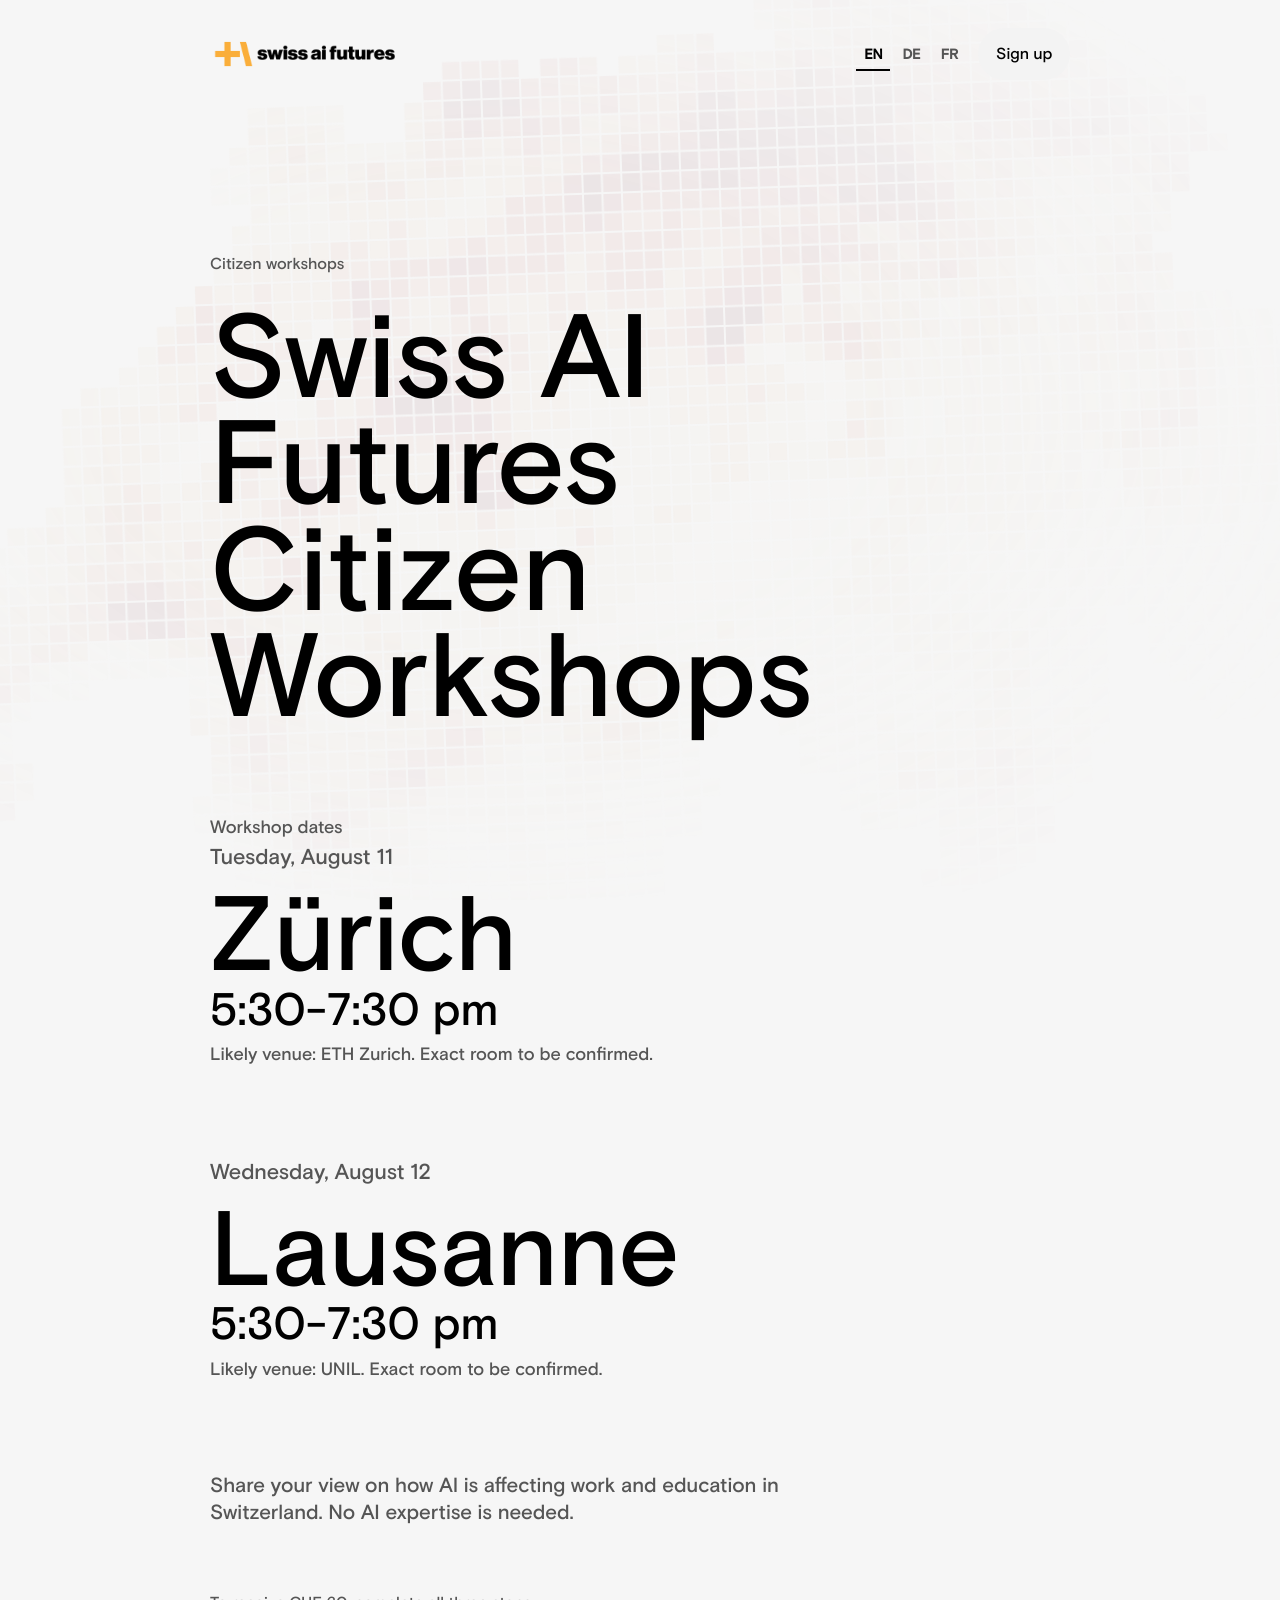
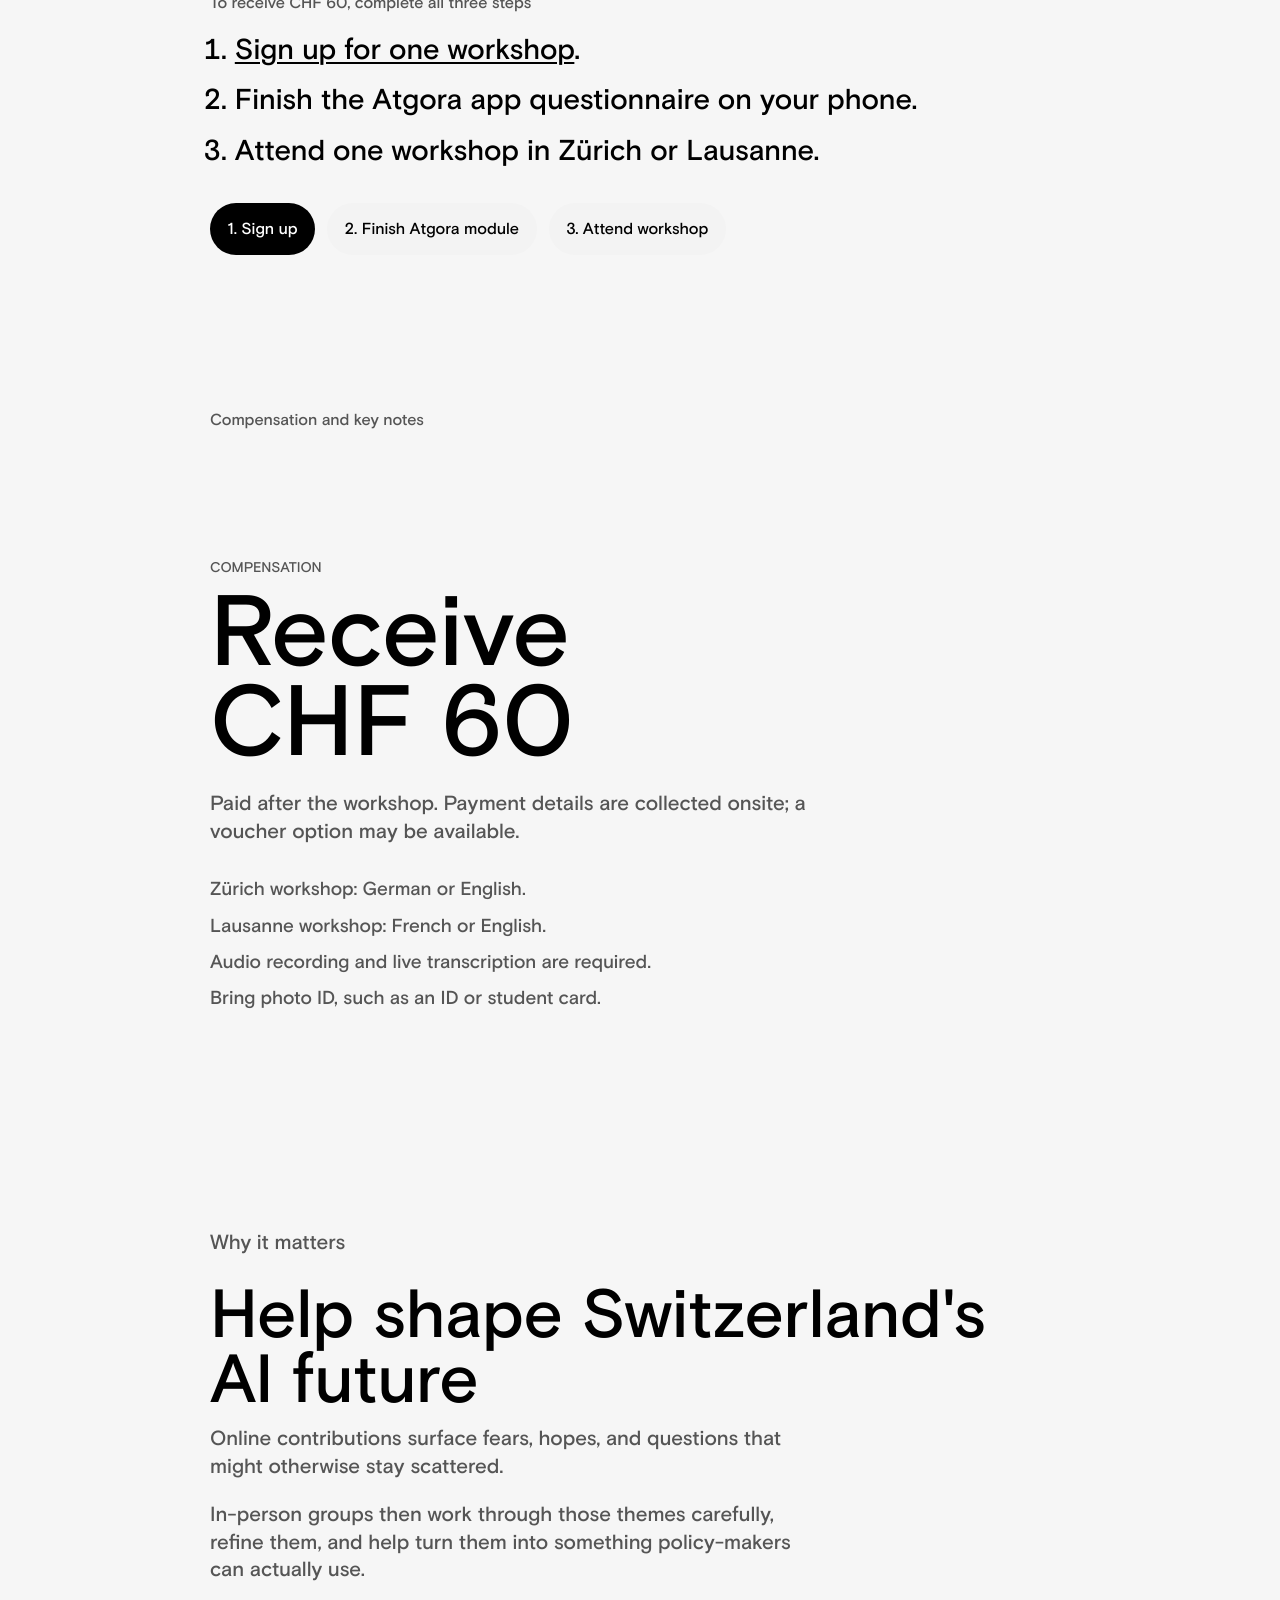
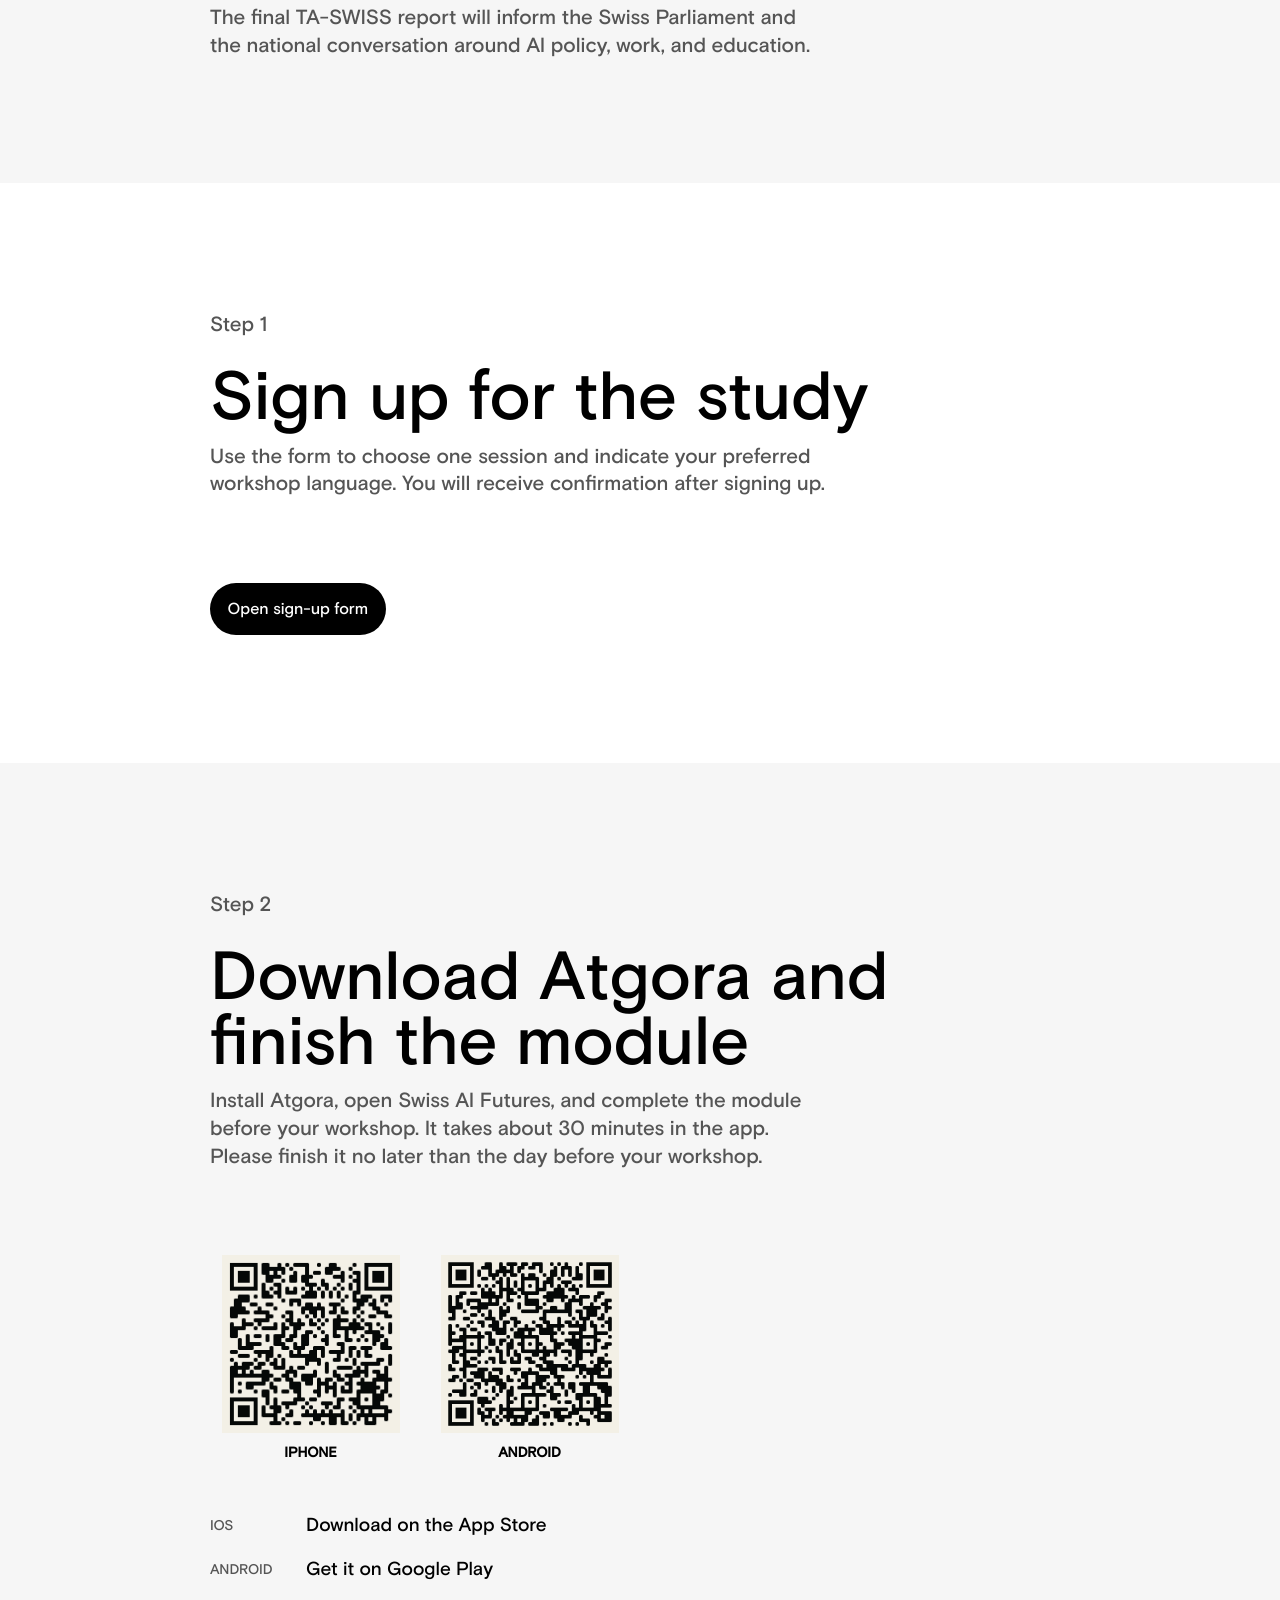
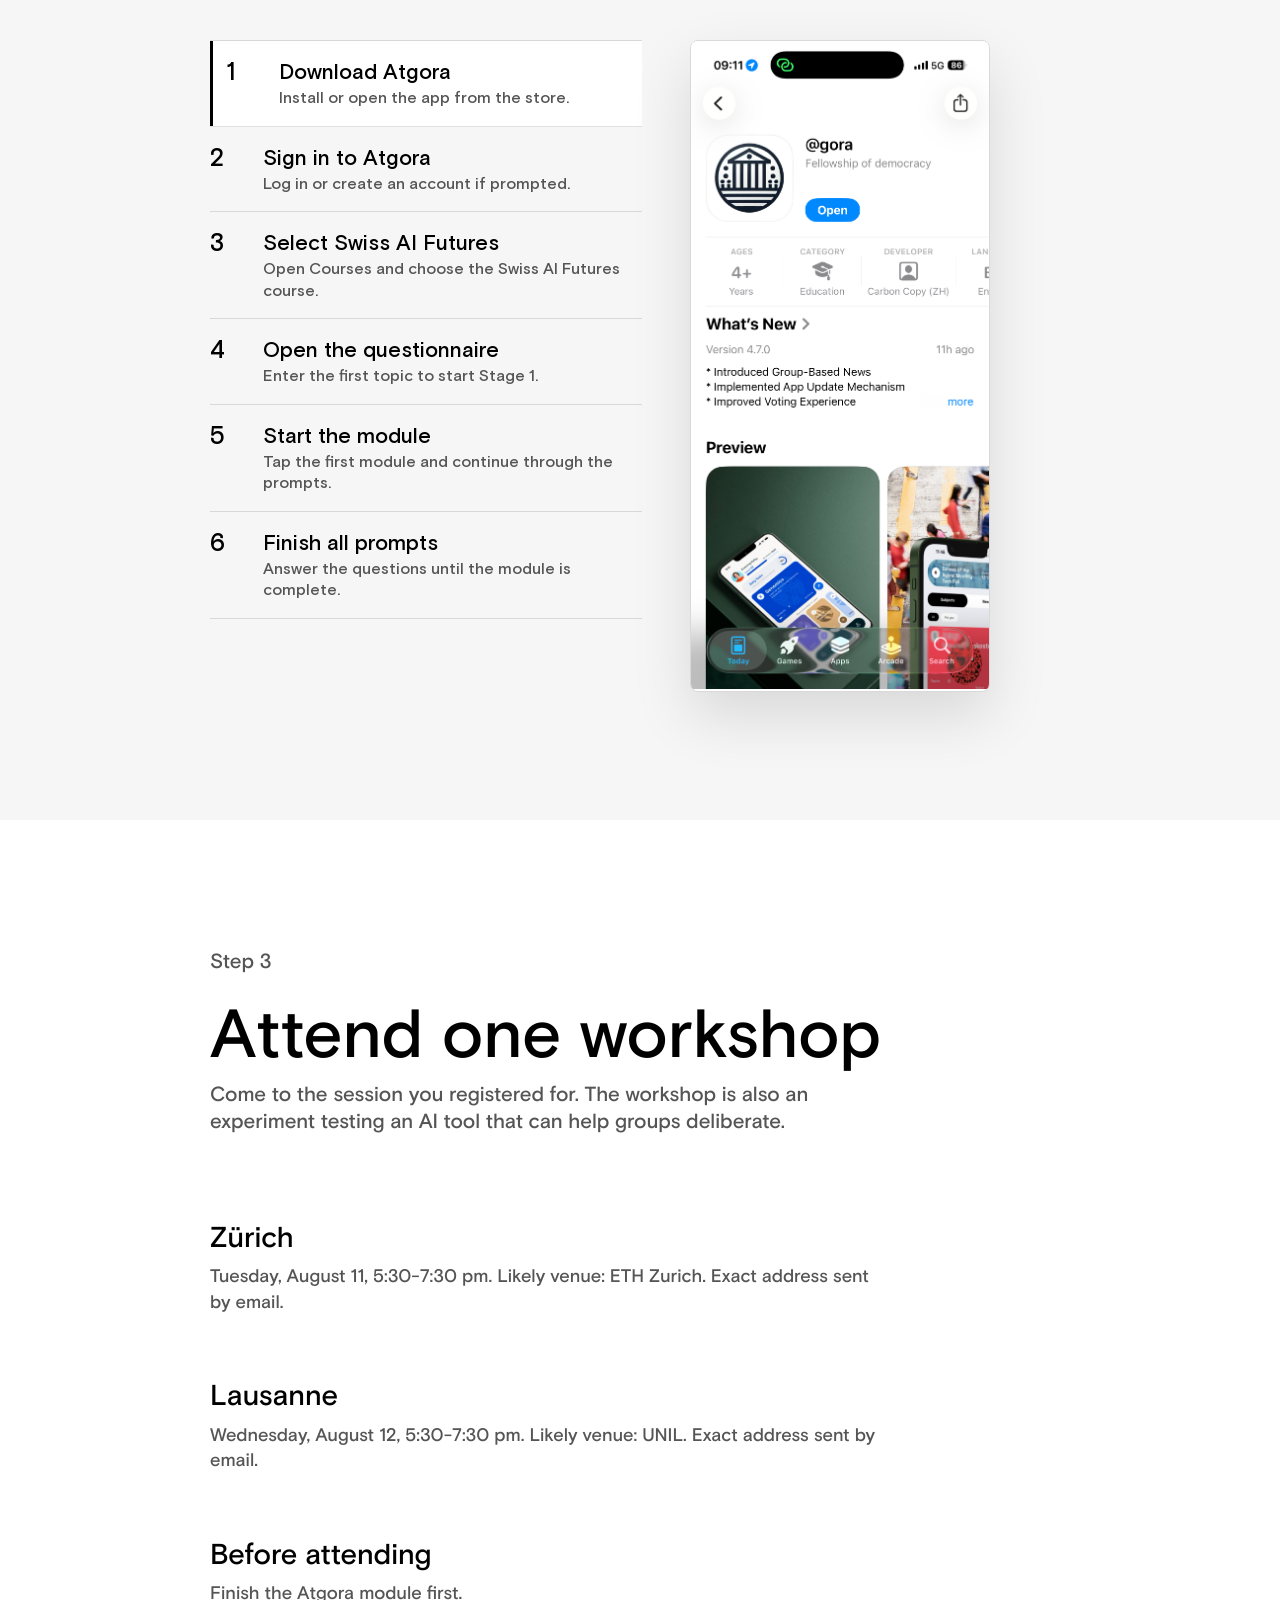
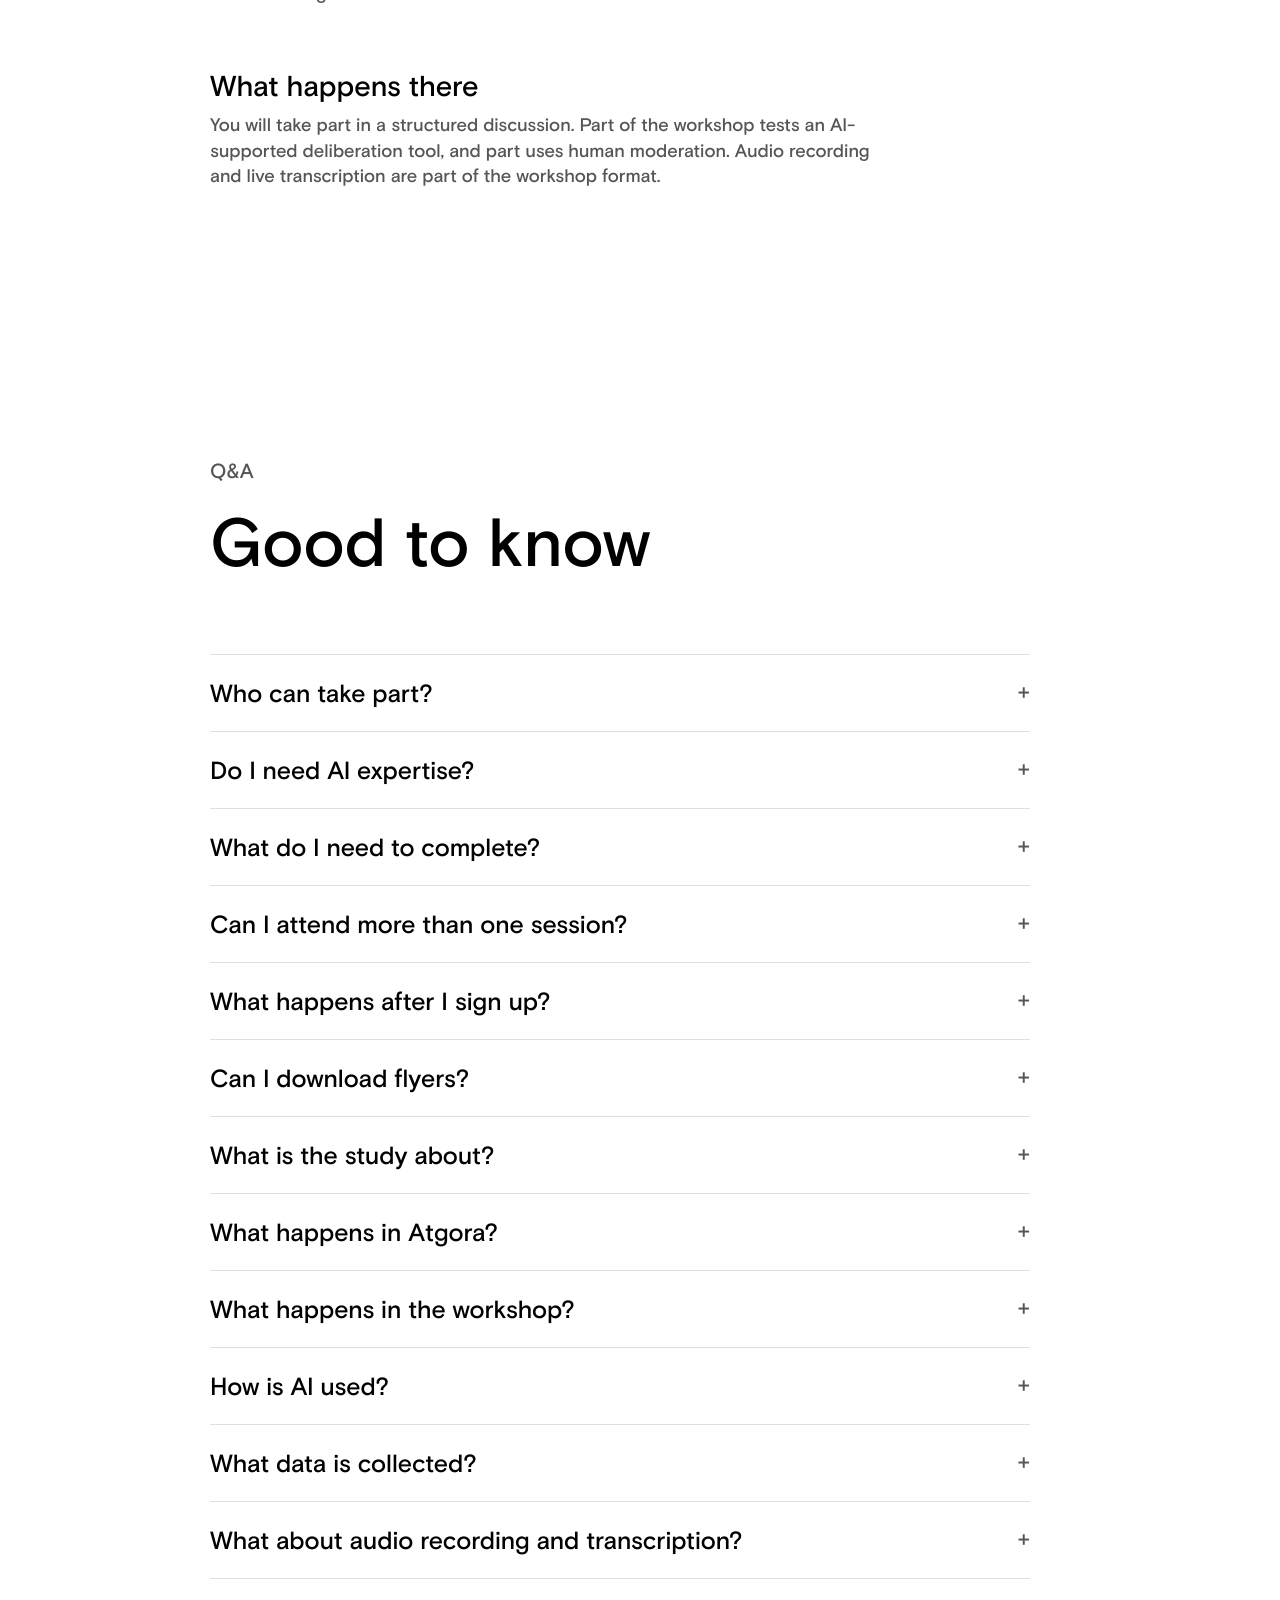
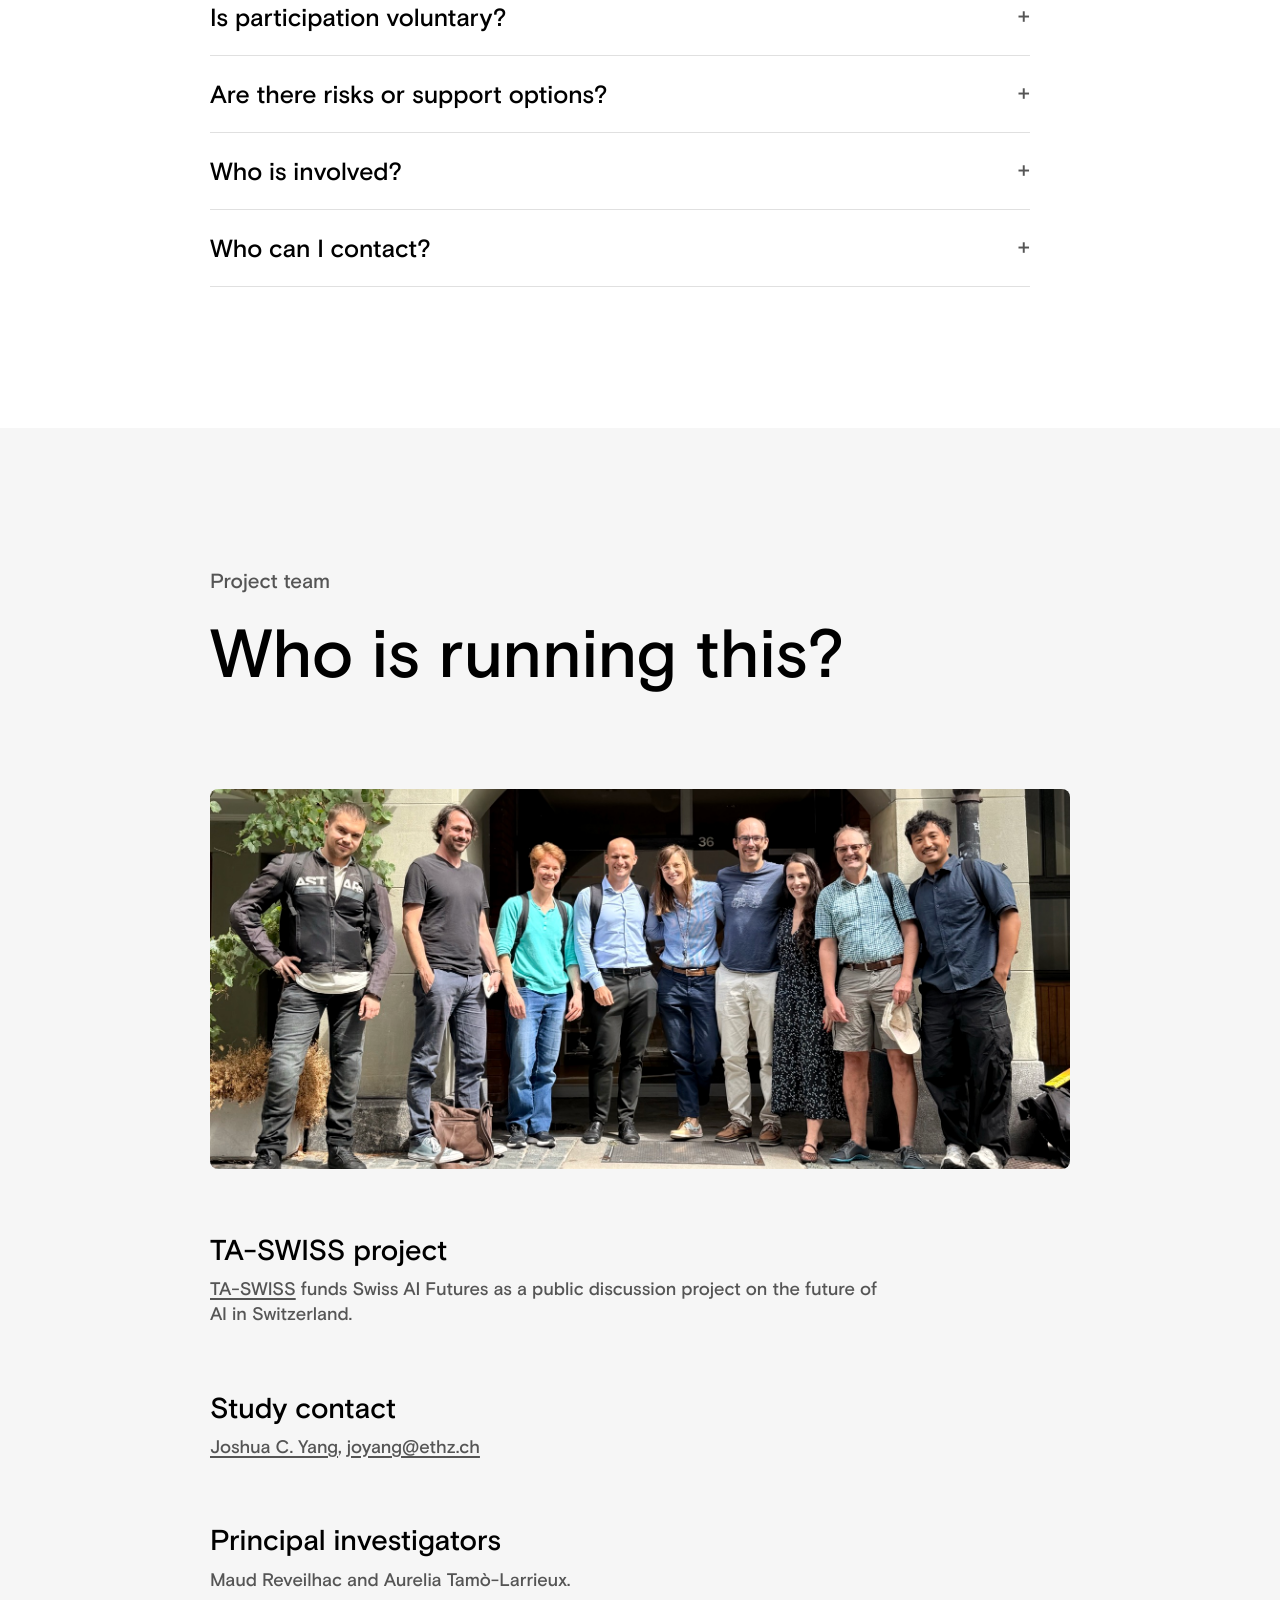
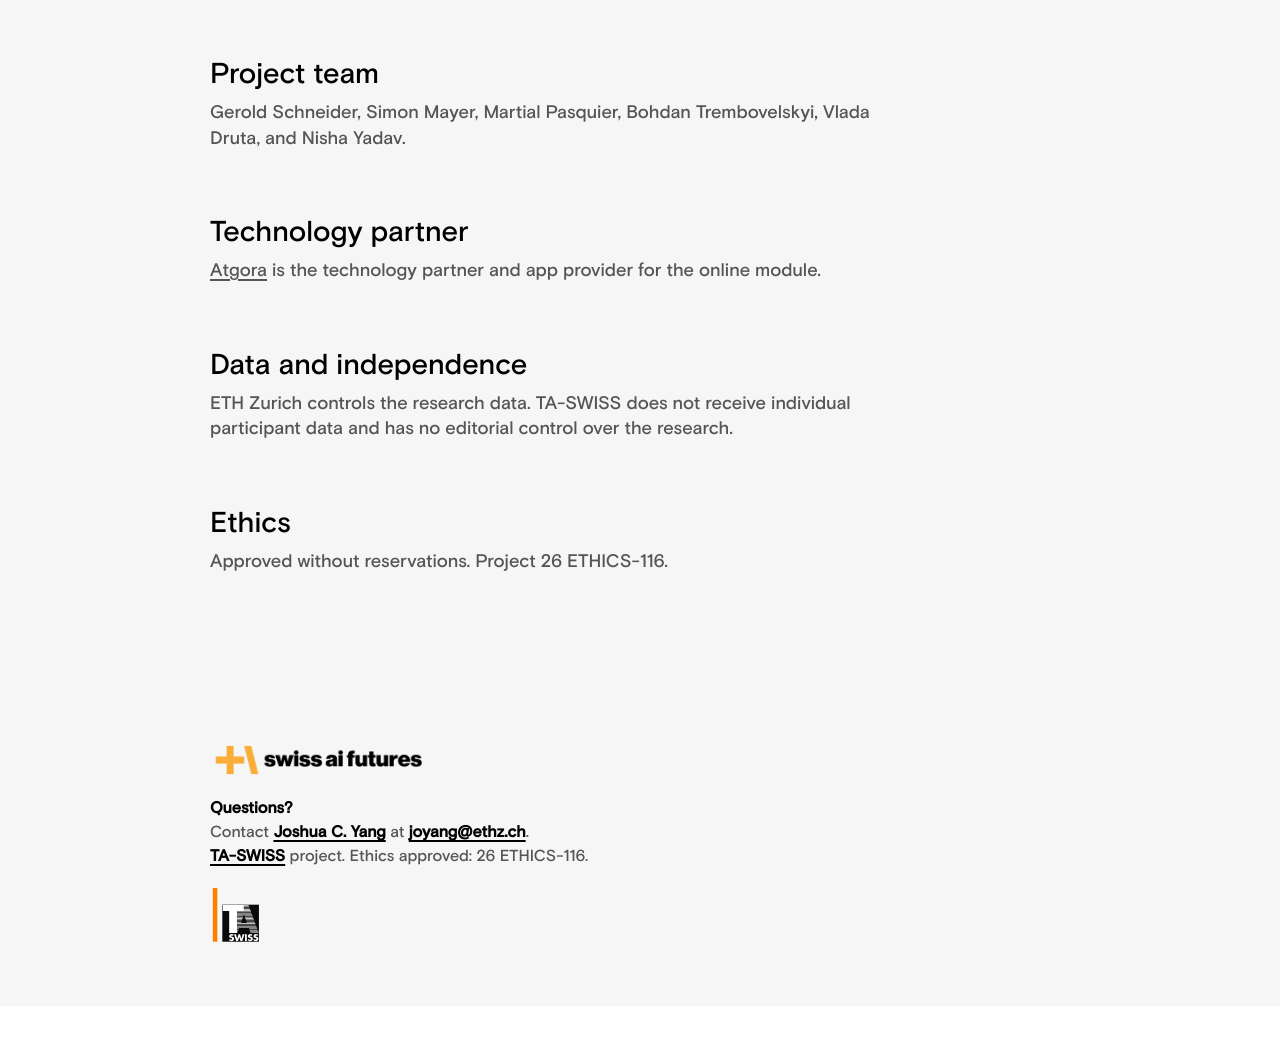
==== commit 60d884d2: "Simplify flyer downloads" ====
--- a/index.html
+++ b/index.html
@@ -39,6 +39,33 @@
     <link rel="alternate" hreflang="fr" href="https://swissaifutures.org/fr/">
     <script>
       (() => {
+        const supported = ["en", "de", "fr"];
+        const pathLang = window.location.pathname.split("/").filter(Boolean)[0];
+        const params = new URLSearchParams(window.location.search);
+        const hasExplicitLanguage = supported.includes(pathLang) || params.has("lang");
+        const isRootPage = ["/", "/index.html", ""].includes(window.location.pathname);
+
+        if (hasExplicitLanguage || !isRootPage) return;
+
+        let savedLanguage = null;
+        try {
+          savedLanguage = window.localStorage.getItem("swissAiFuturesLanguage");
+        } catch (_) {
+          savedLanguage = null;
+        }
+
+        const browserLanguage = (navigator.languages || [navigator.language || ""])
+          .map((language) => language.toLowerCase().split("-")[0])
+          .find((language) => language === "de" || language === "fr");
+        const language = supported.includes(savedLanguage) ? savedLanguage : browserLanguage;
+
+        if (language === "de" || language === "fr") {
+          window.location.replace(`/${language}/${window.location.hash || ""}`);
+        }
+      })();
+    </script>
+    <script>
+      (() => {
         try {
           const theme = "light";
           document.documentElement.dataset.theme = theme;
@@ -75,7 +102,7 @@
 
       <div class="header-actions">
         <nav class="language-switcher" aria-label="Language">
-          <a href="/" data-lang-switch="en">EN</a>
+          <a href="/?lang=en" data-lang-switch="en">EN</a>
           <a href="/de/" data-lang-switch="de">DE</a>
           <a href="/fr/" data-lang-switch="fr">FR</a>
         </nav>
@@ -535,14 +562,13 @@
           </details>
 
           <details class="qa-item">
-            <summary>Can I download flyers and social images?</summary>
-            <div>
-              <p>Yes. You can download public sharing materials for the Swiss AI Futures Citizen Workshops.</p>
+            <summary>Can I download flyers?</summary>
+            <div>
+              <p>Yes. You can download public flyer PDFs for the Swiss AI Futures Citizen Workshops.</p>
               <p class="qa-download-links">
                 <a href="output/swiss-ai-futures-flyer-pdfs.zip" download>Flyer PDFs</a>
-                <a href="output/swiss-ai-futures-share-images.zip" download>Flyer and social images</a>
               </p>
-              <p>The packages include English, German, and French versions in both the funky and editorial styles.</p>
+              <p>The package includes English, German, and French flyer PDFs.</p>
             </div>
           </details>
 
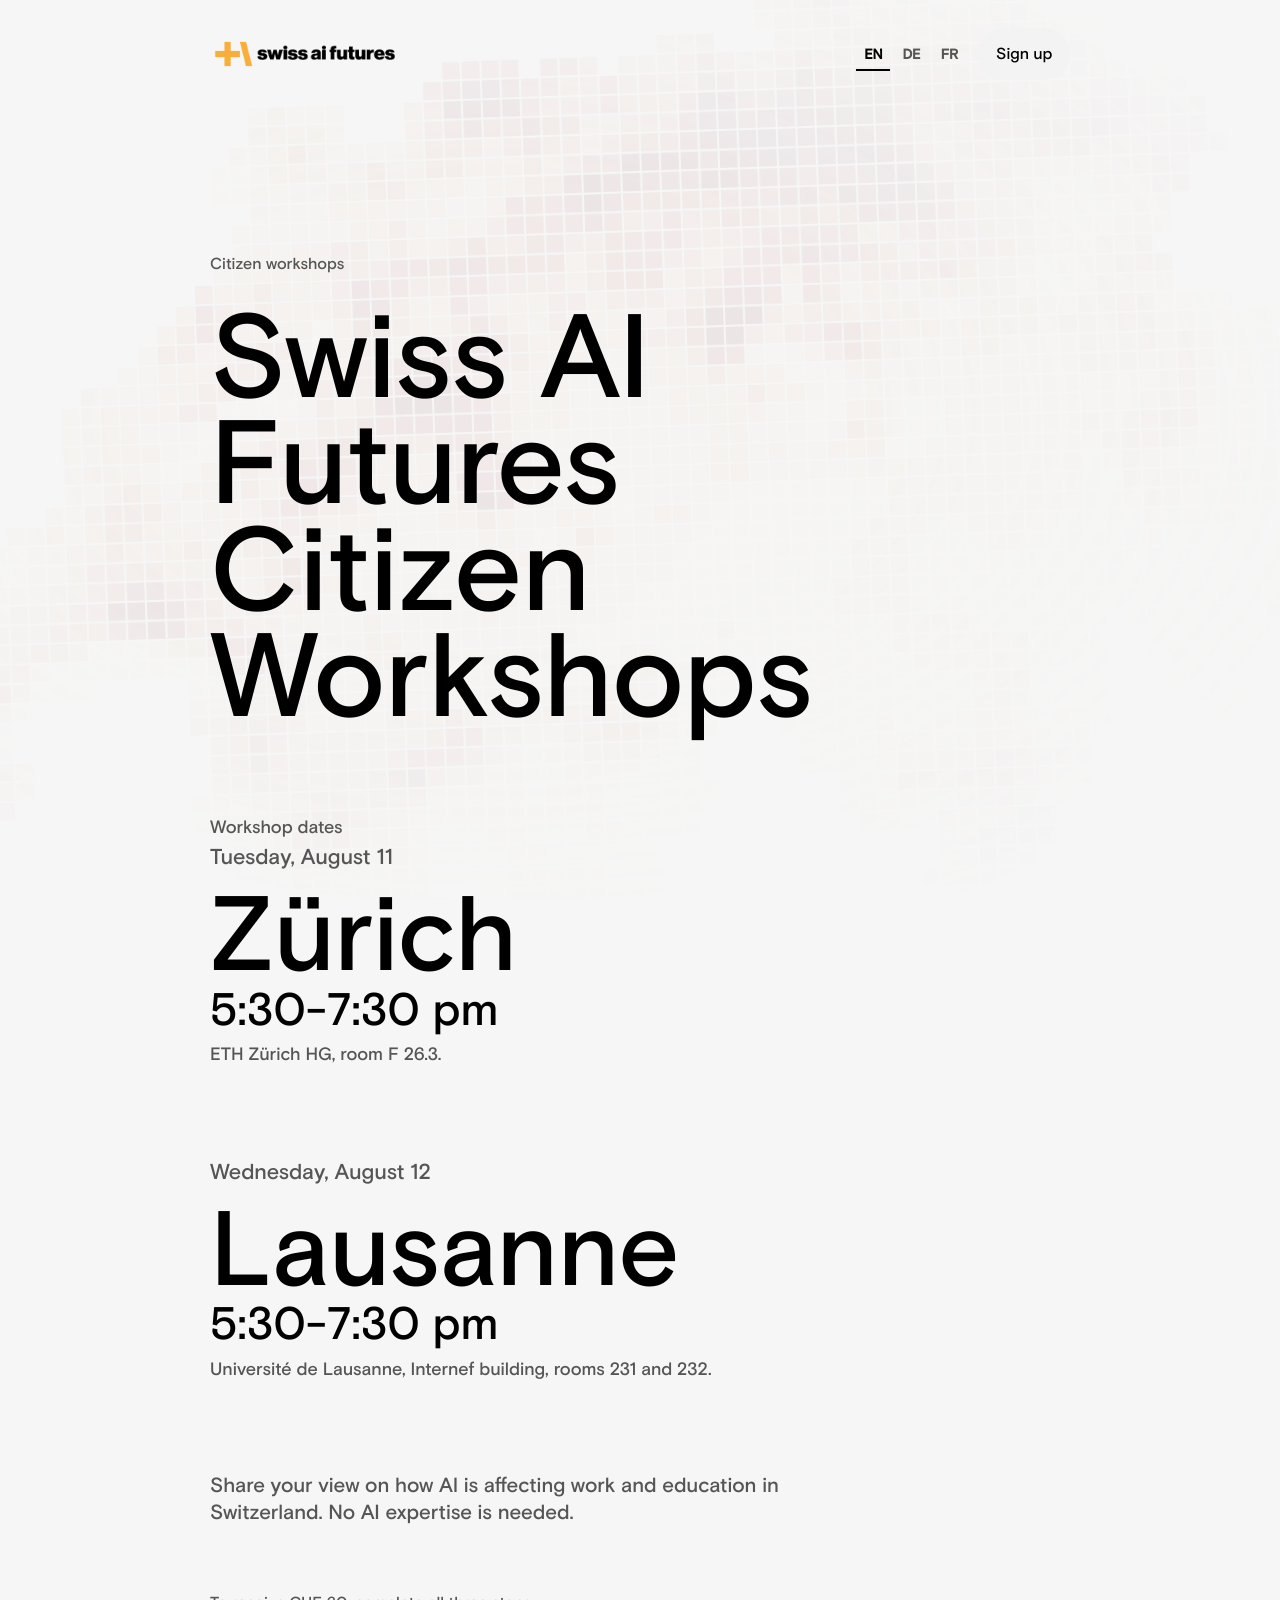
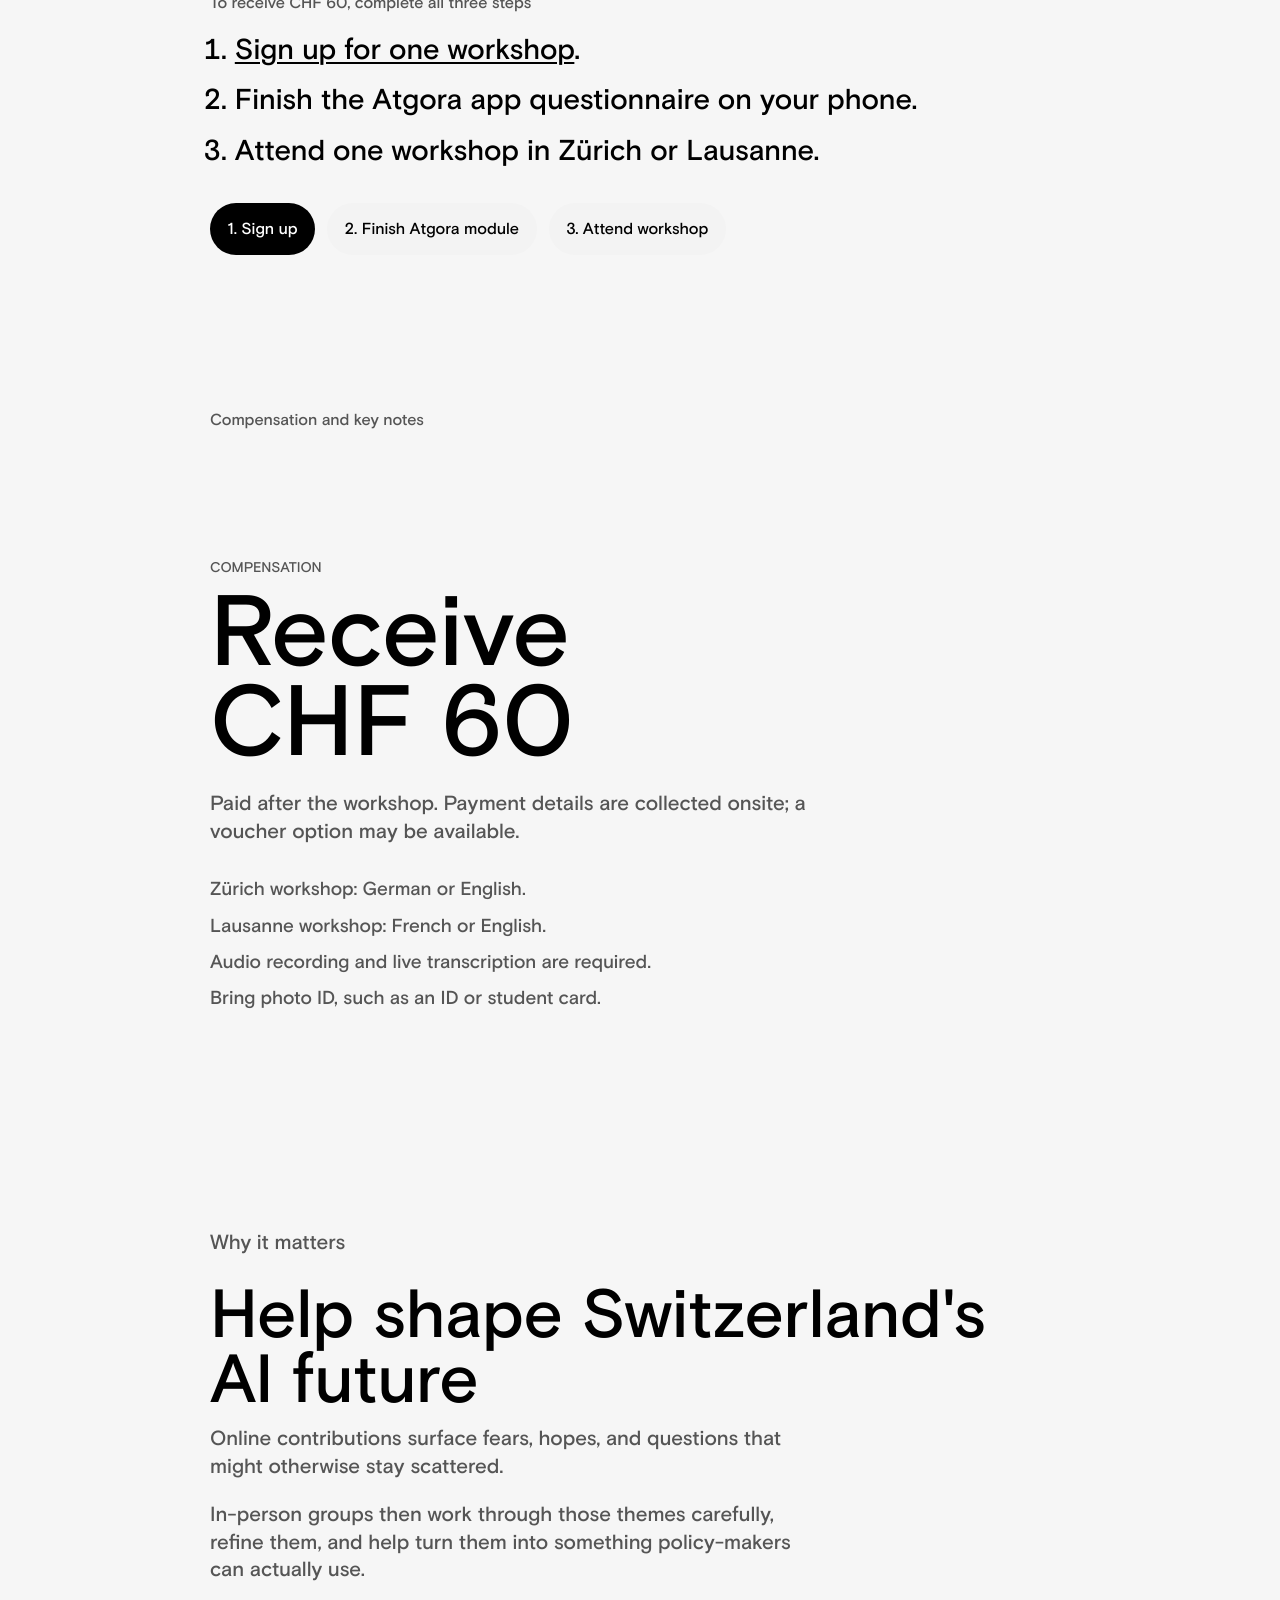
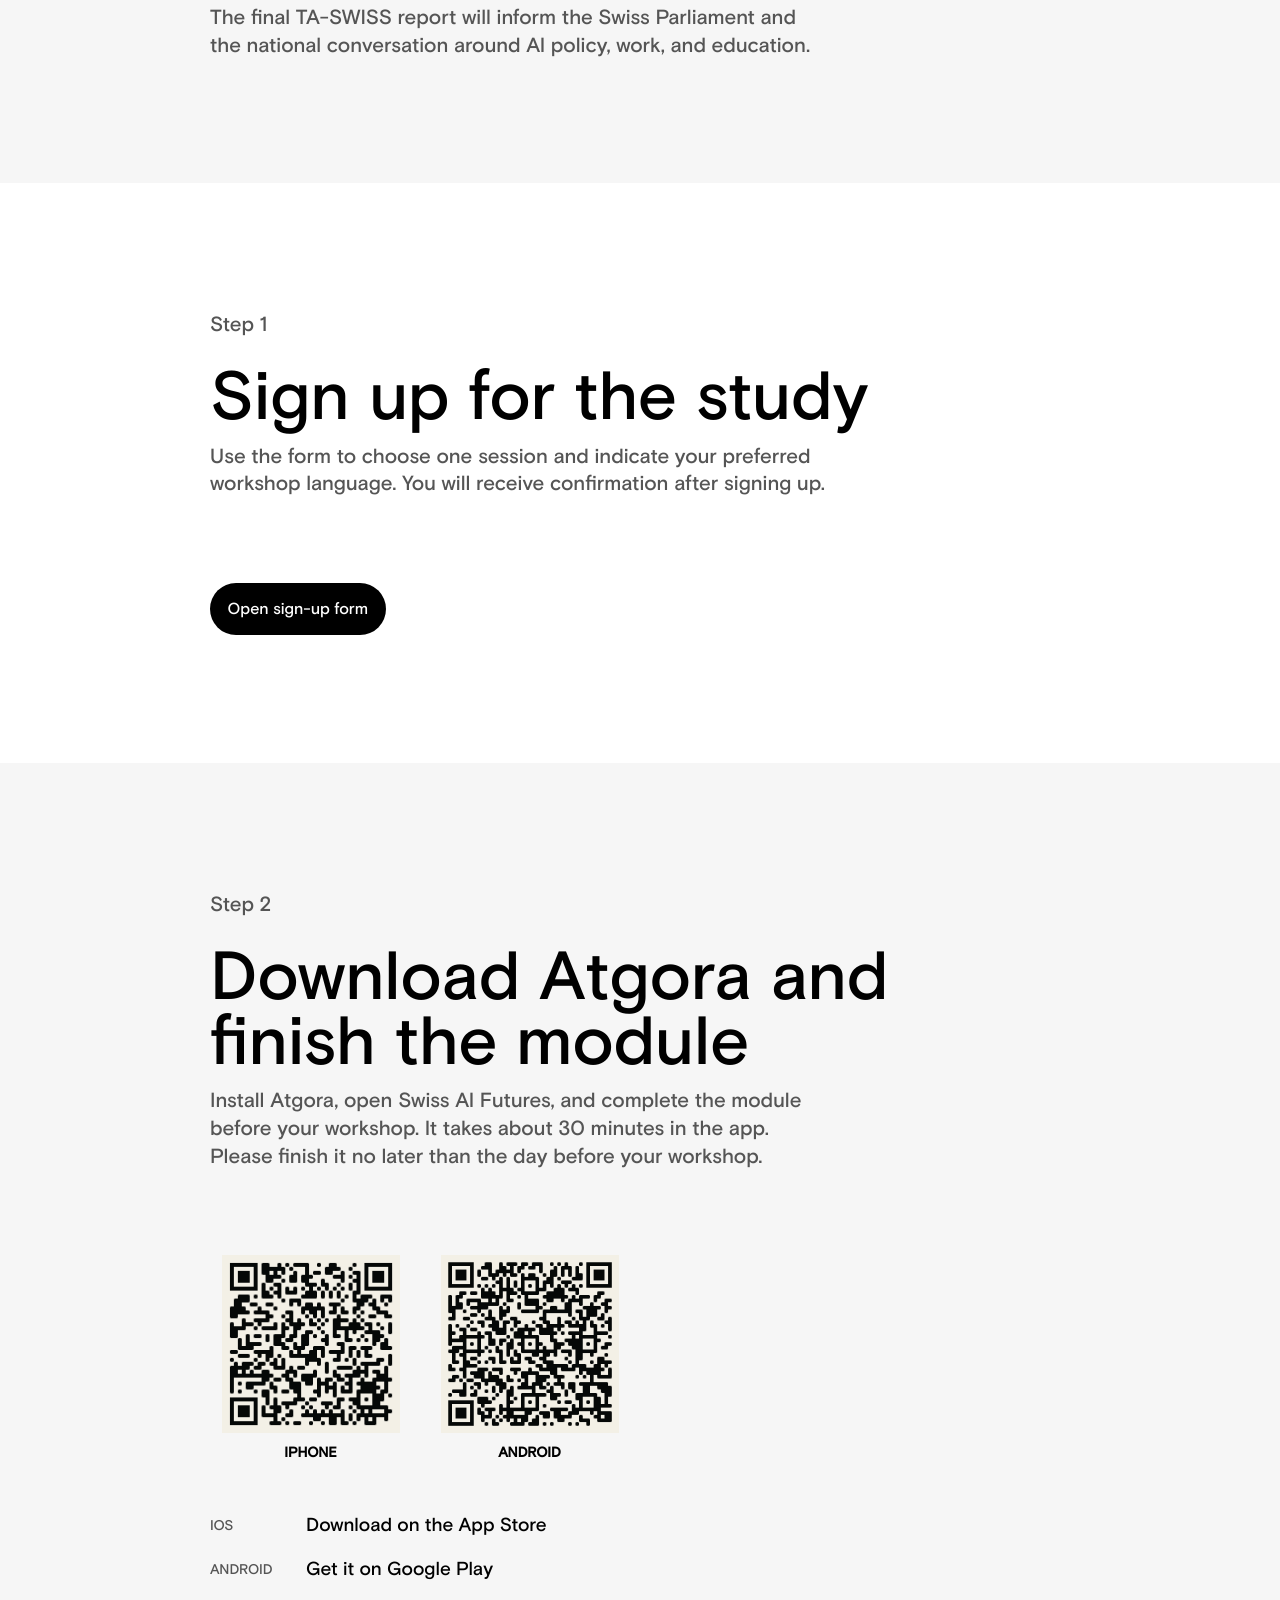
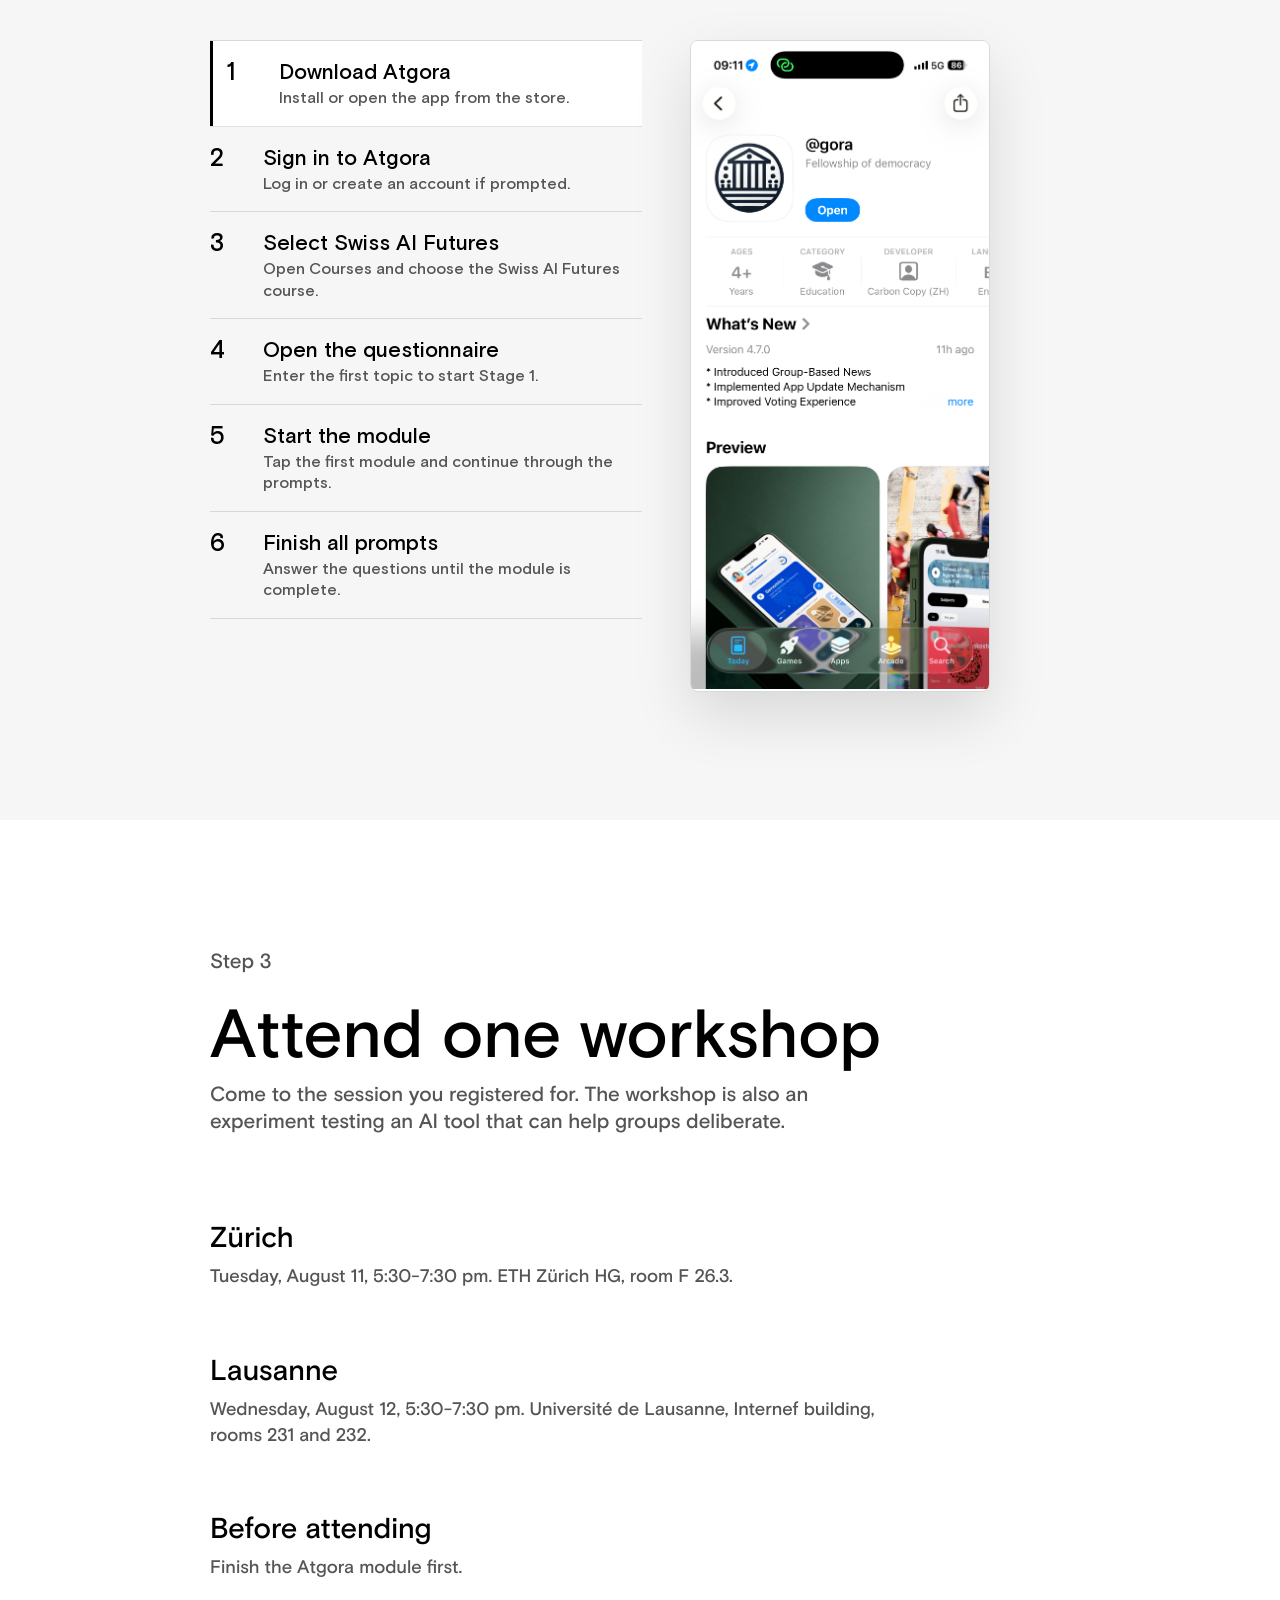
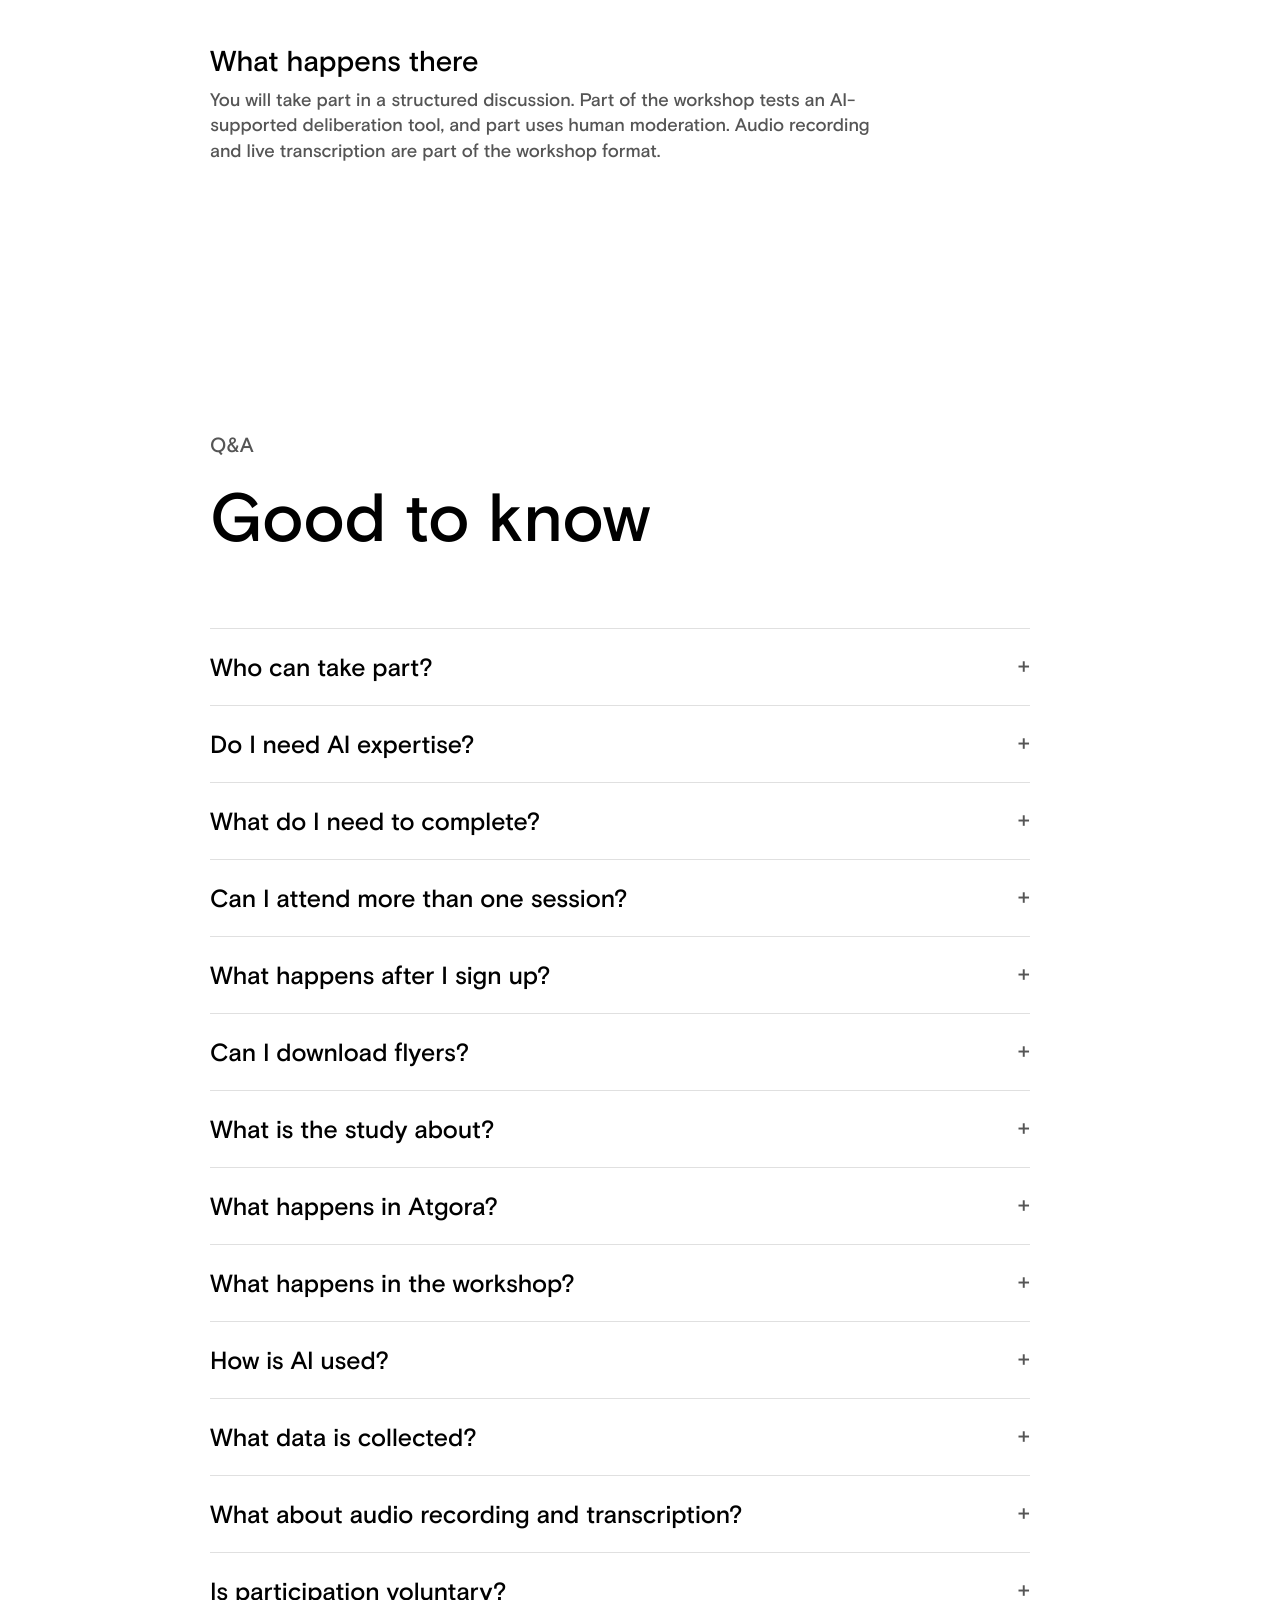
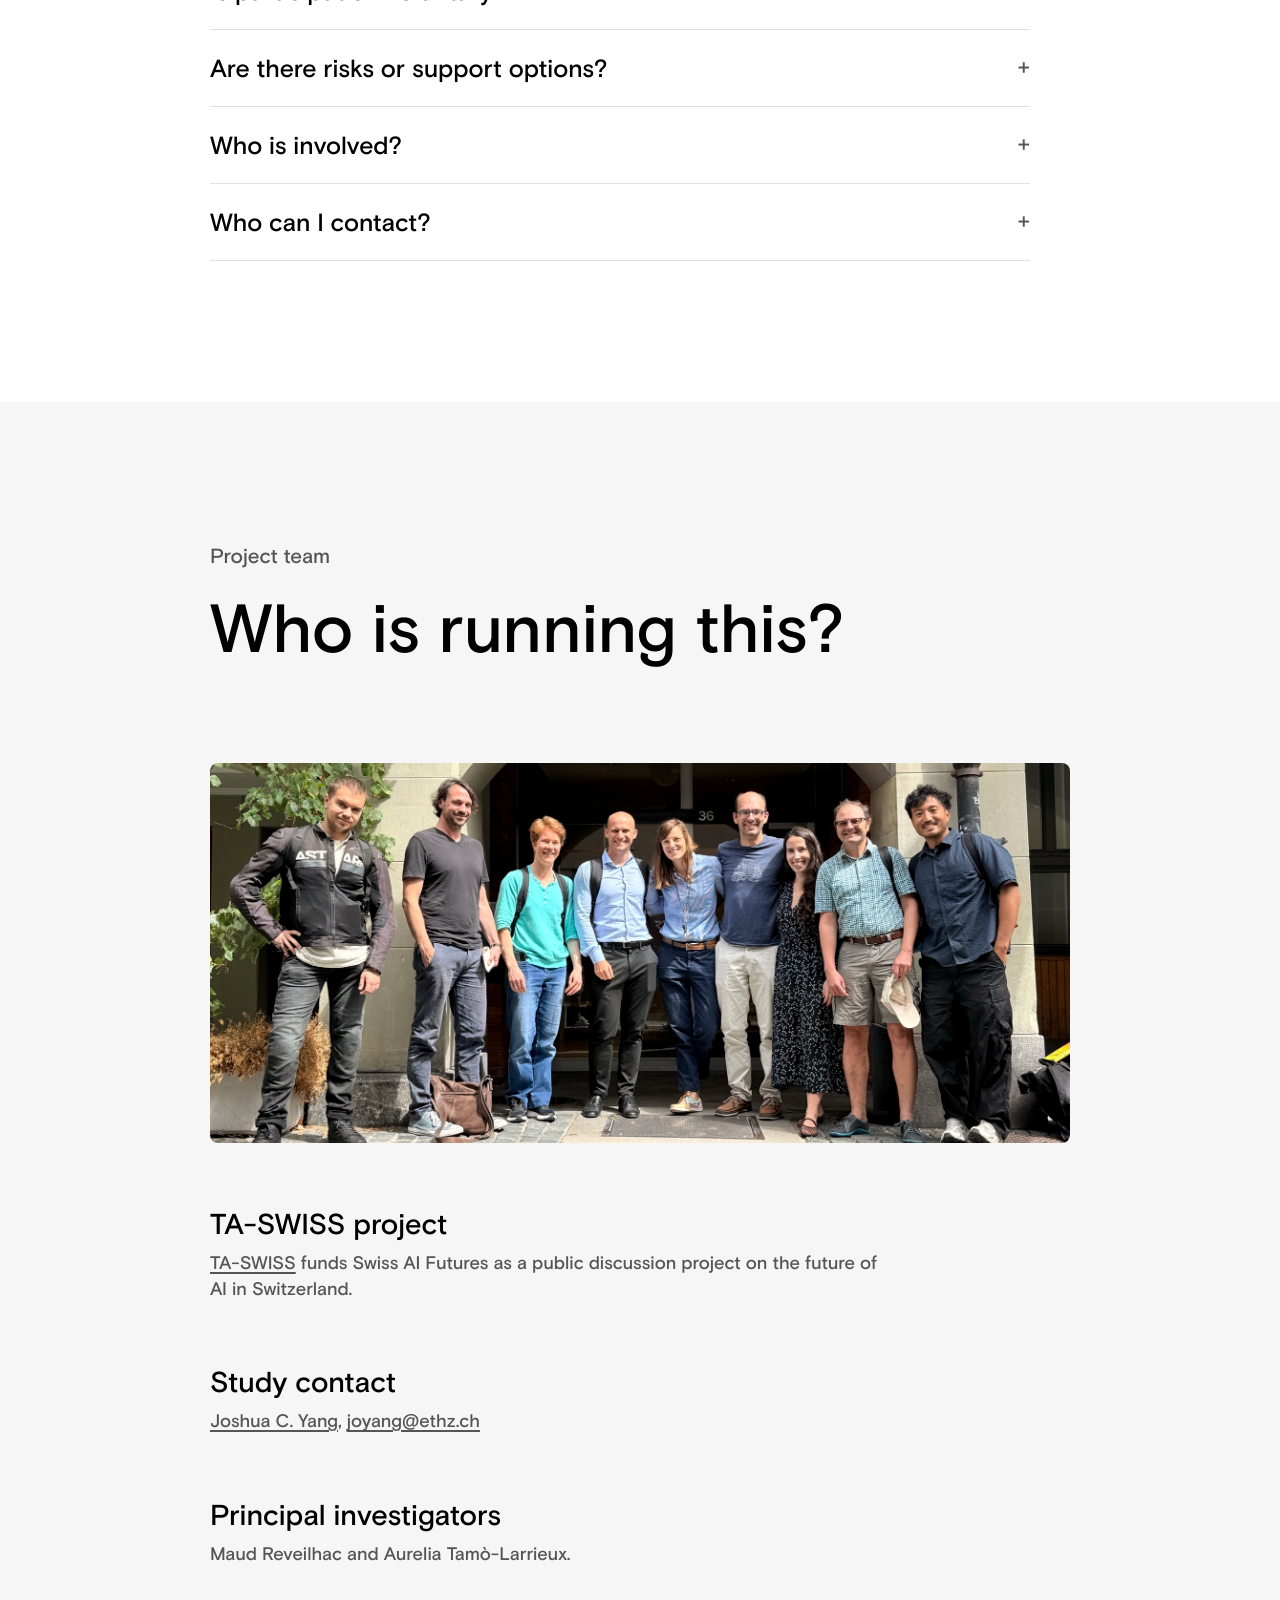
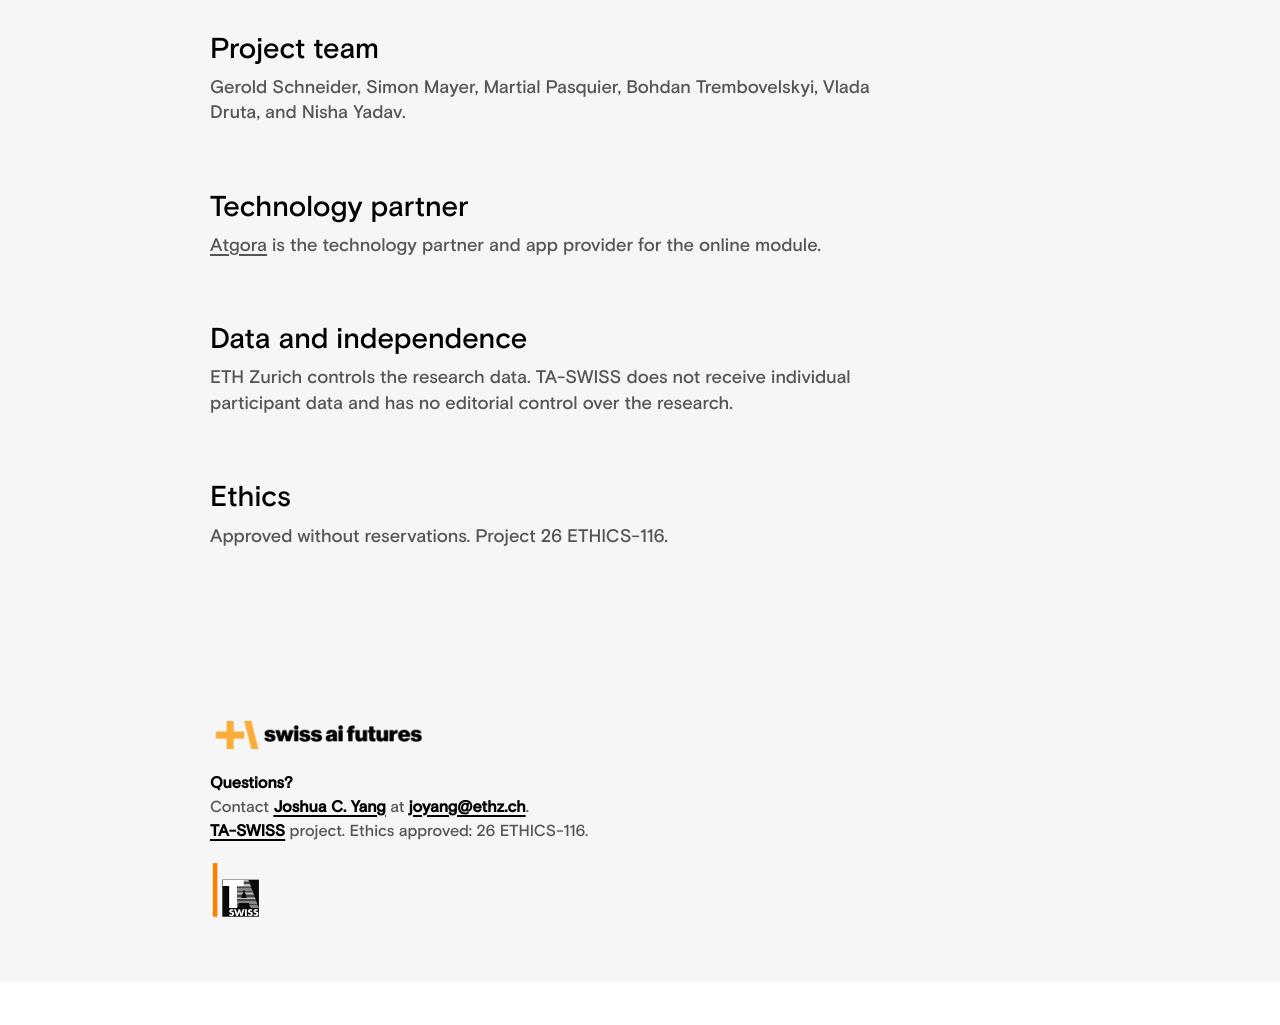
==== commit 2cbb93b0: "Add workshop room details" ====
--- a/index.html
+++ b/index.html
@@ -132,13 +132,13 @@
                 <span>Tuesday, August 11</span>
                 <strong>Zürich</strong>
                 <time datetime="2026-08-11T17:30">5:30-7:30 pm</time>
-                <p>Likely venue: ETH Zurich. Exact room to be confirmed.</p>
+                <p>ETH Zürich HG, room F 26.3.</p>
               </article>
               <article>
                 <span>Wednesday, August 12</span>
                 <strong>Lausanne</strong>
                 <time datetime="2026-08-12T17:30">5:30-7:30 pm</time>
-                <p>Likely venue: UNIL. Exact room to be confirmed.</p>
+                <p>Université de Lausanne, Internef building, rooms 231 and 232.</p>
               </article>
             </div>
           </div>
@@ -499,12 +499,12 @@
         <div class="plain-list attendance-list" data-reveal>
           <article>
             <h3>Zürich</h3>
-            <p>Tuesday, August 11, 5:30-7:30 pm. Likely venue: ETH Zurich. Exact address sent by email.</p>
+            <p>Tuesday, August 11, 5:30-7:30 pm. ETH Zürich HG, room F 26.3.</p>
           </article>
 
           <article>
             <h3>Lausanne</h3>
-            <p>Wednesday, August 12, 5:30-7:30 pm. Likely venue: UNIL. Exact address sent by email.</p>
+            <p>Wednesday, August 12, 5:30-7:30 pm. Université de Lausanne, Internef building, rooms 231 and 232.</p>
           </article>
 
           <article>
@@ -557,7 +557,7 @@
           <details class="qa-item">
             <summary>What happens after I sign up?</summary>
             <div>
-              <p>You will receive confirmation after signing up. The exact workshop address will be sent by email before the event.</p>
+              <p>You will receive confirmation after signing up, plus any final workshop instructions by email before the event.</p>
             </div>
           </details>
 
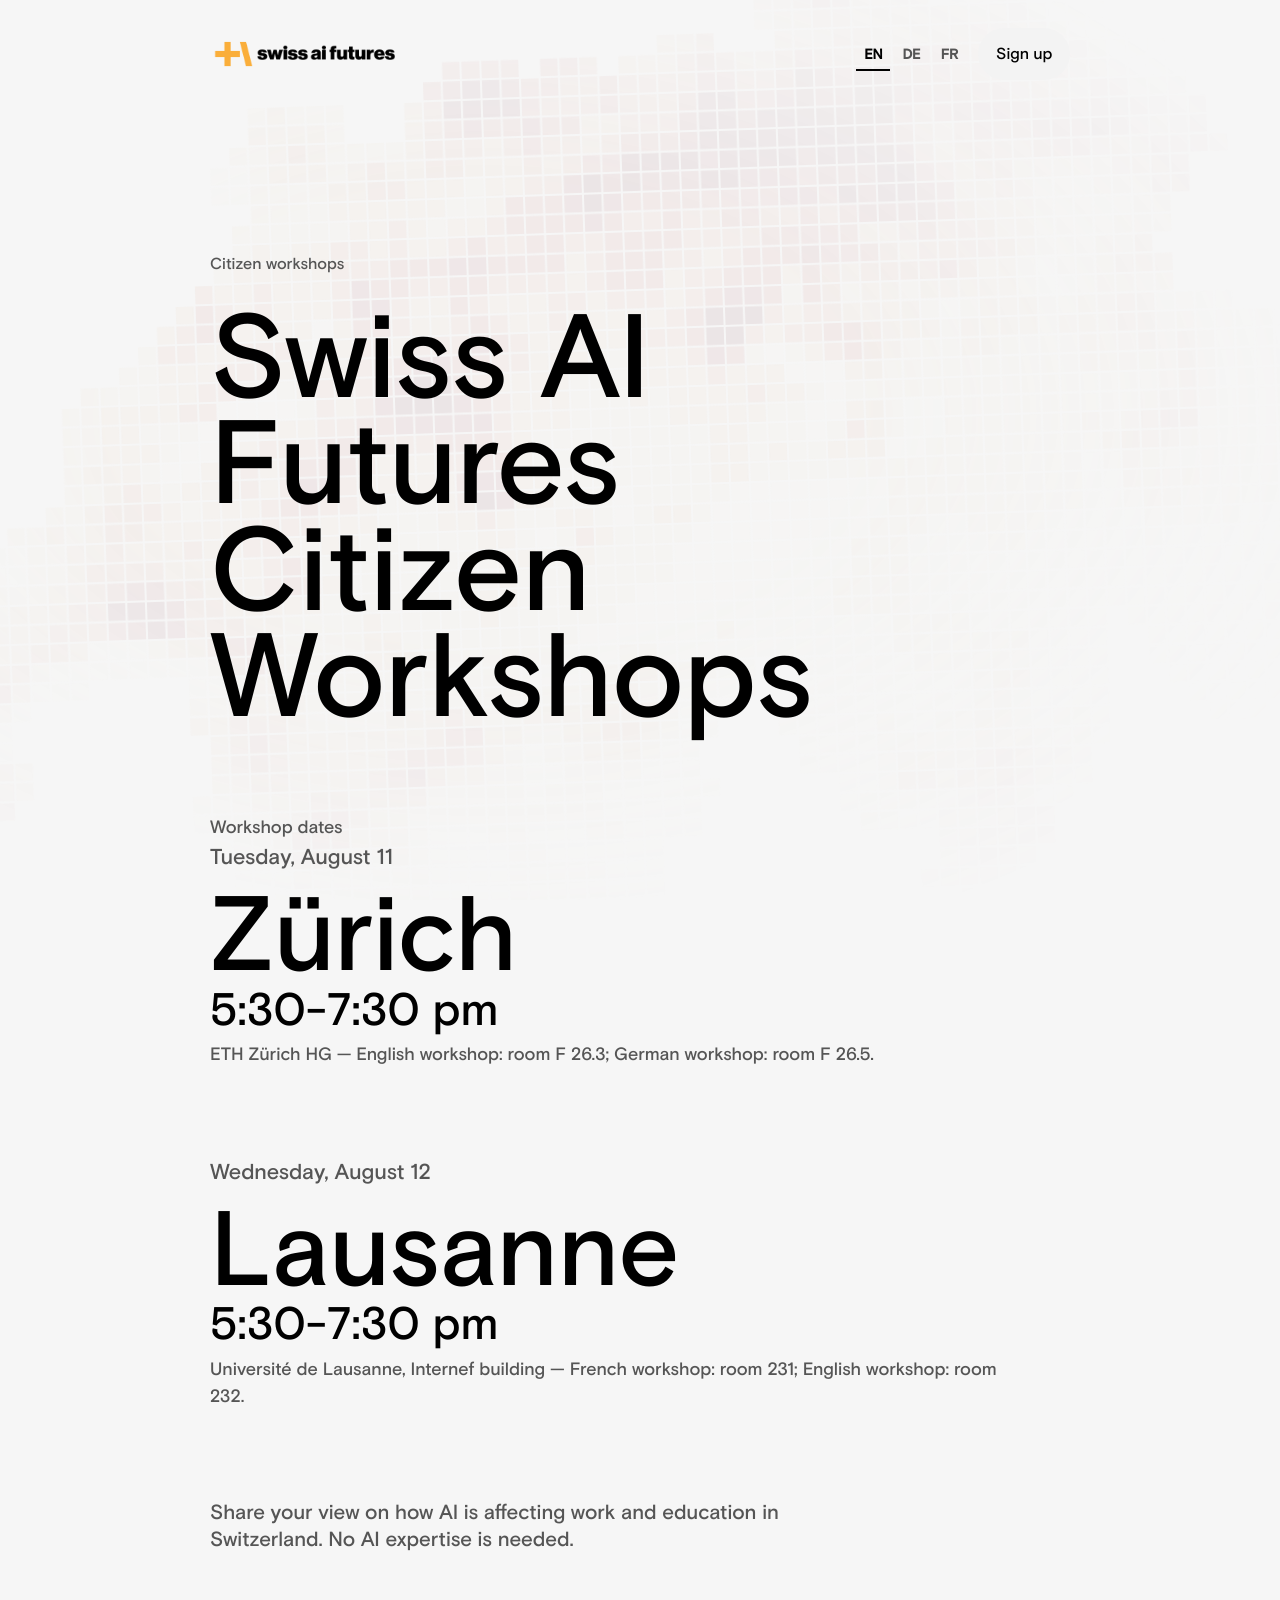
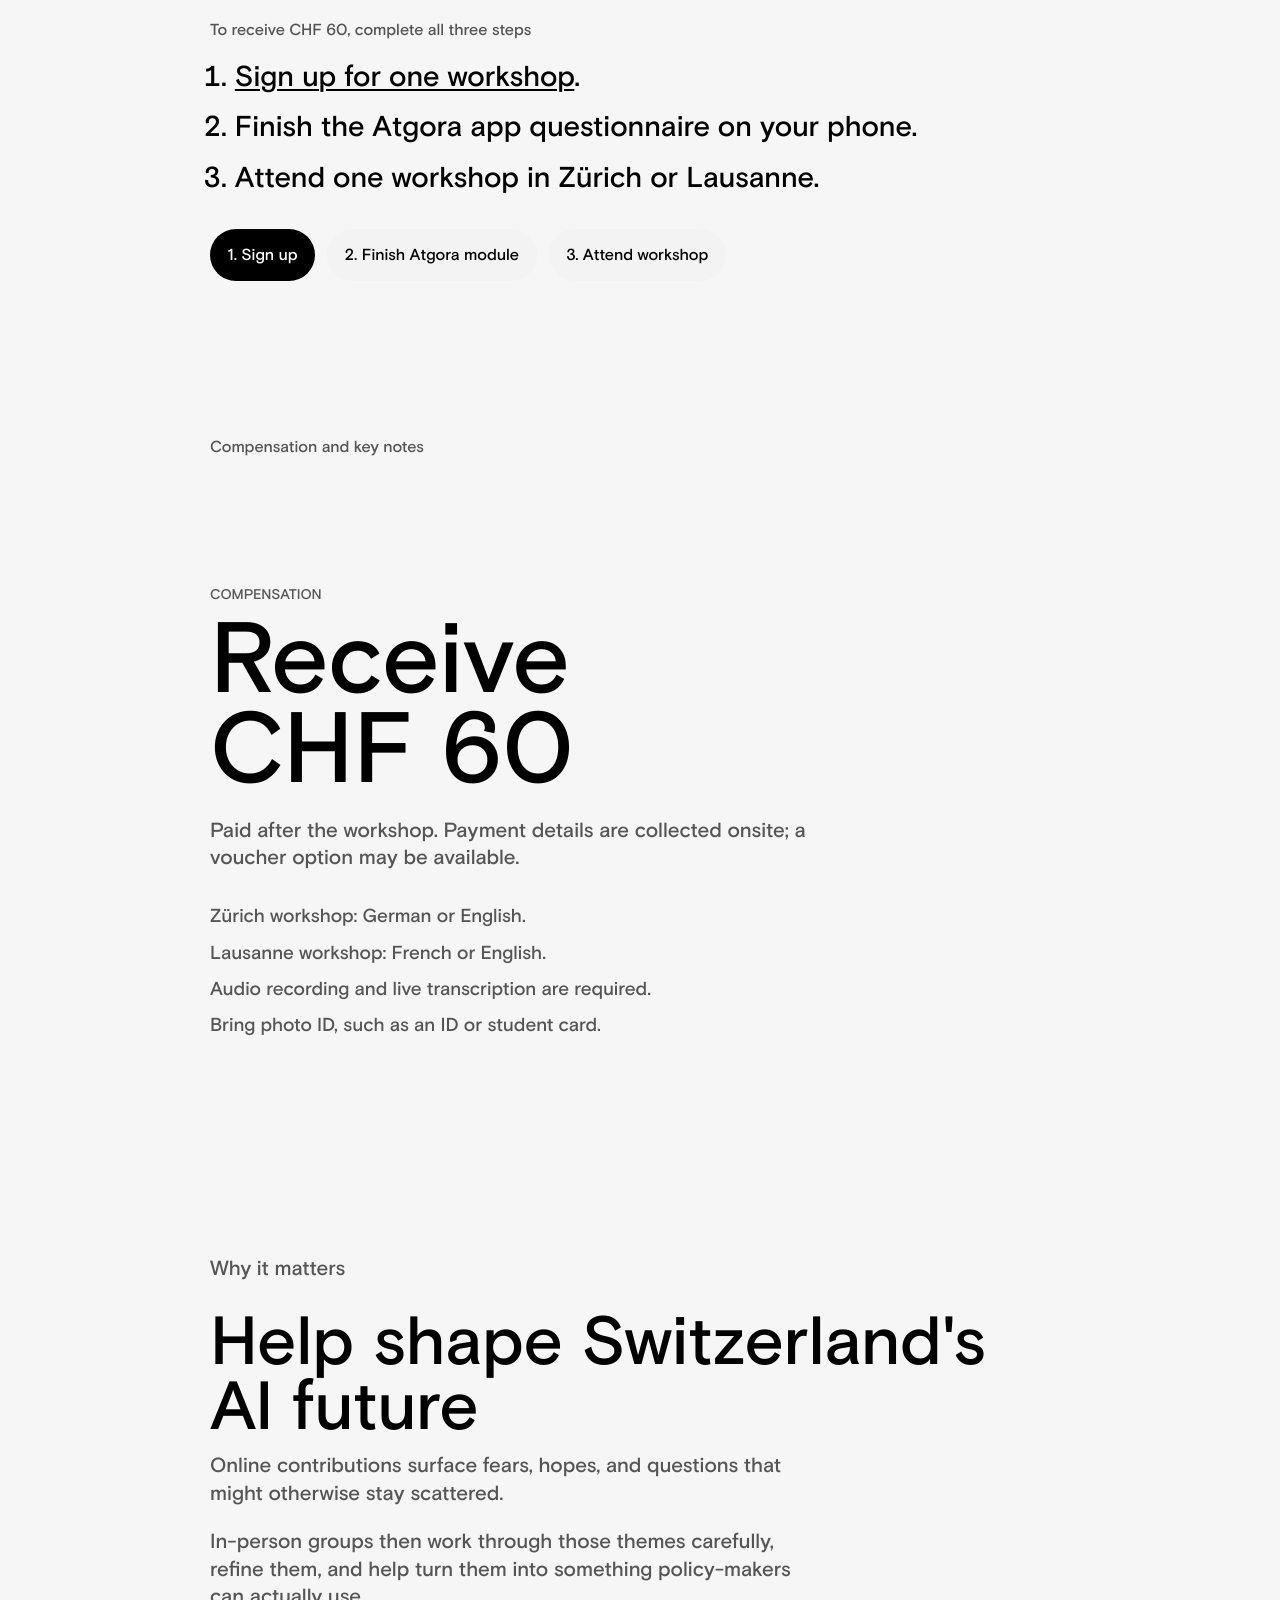
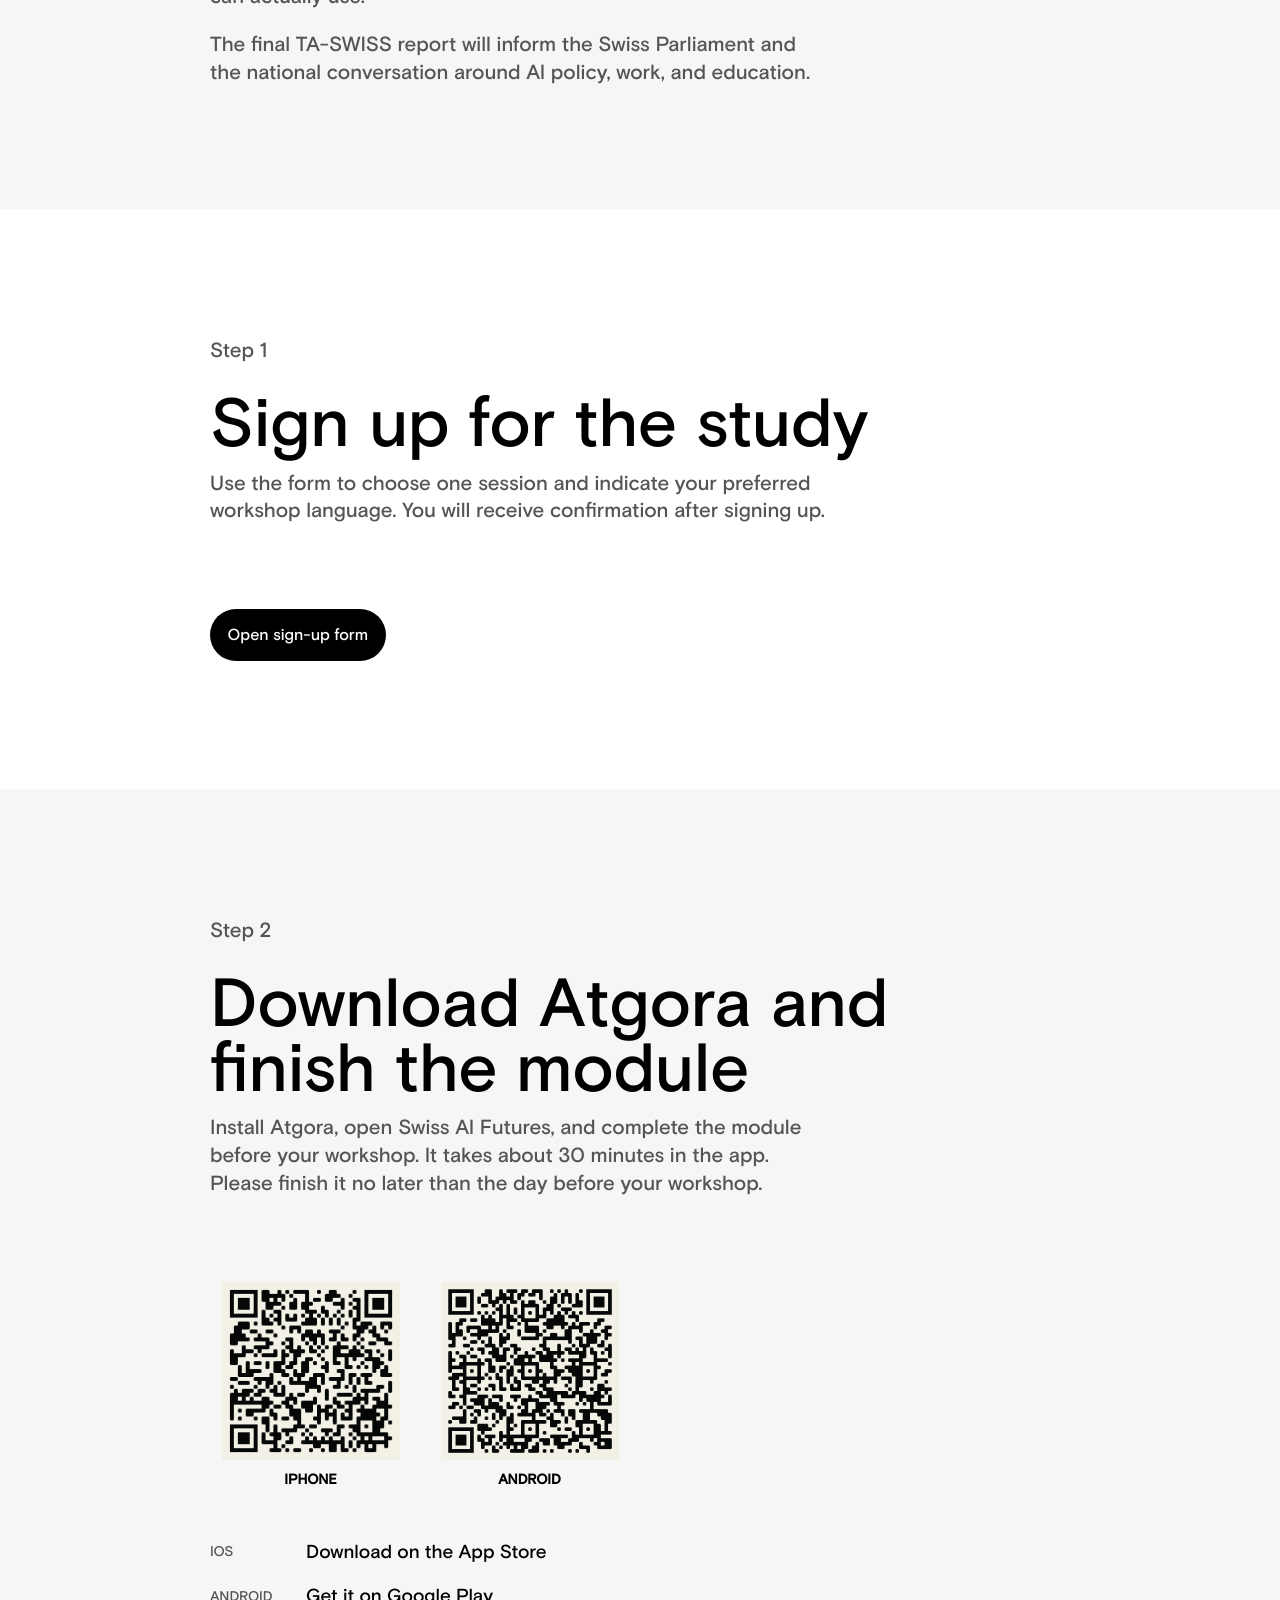
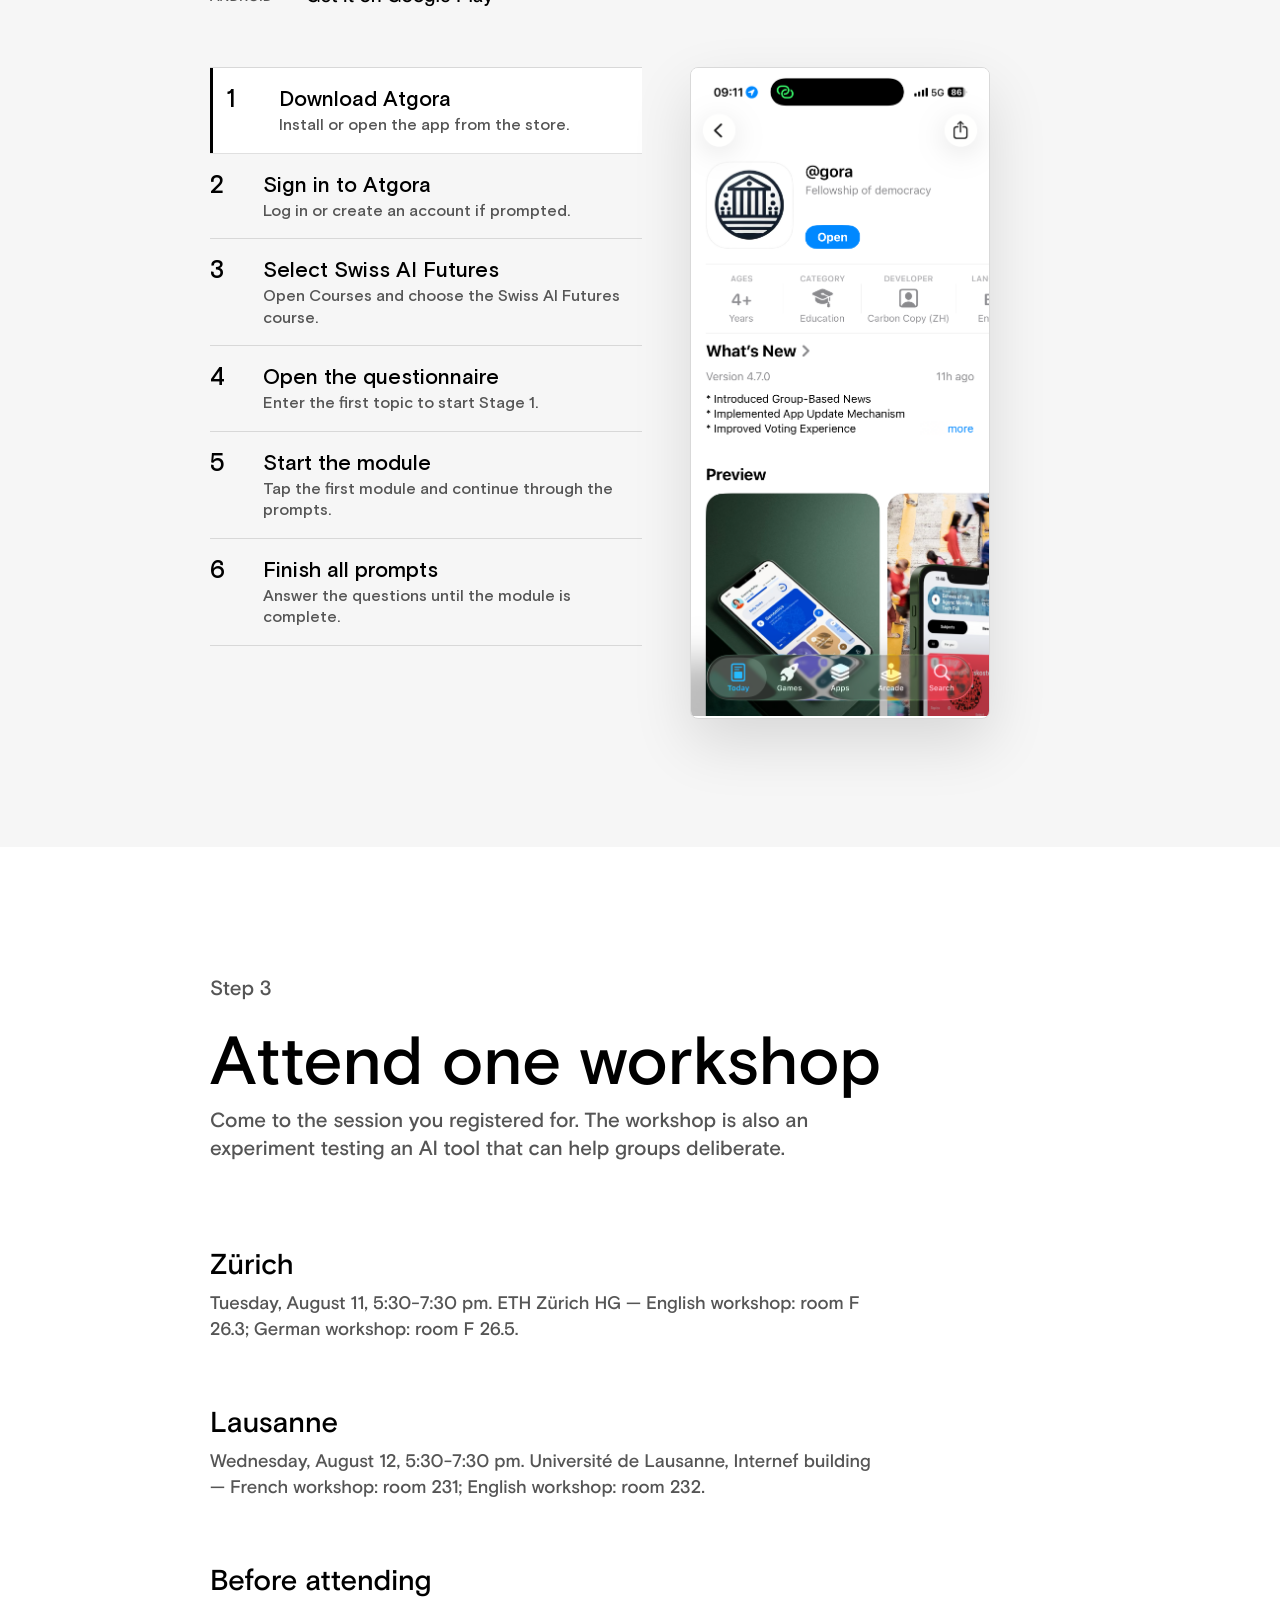
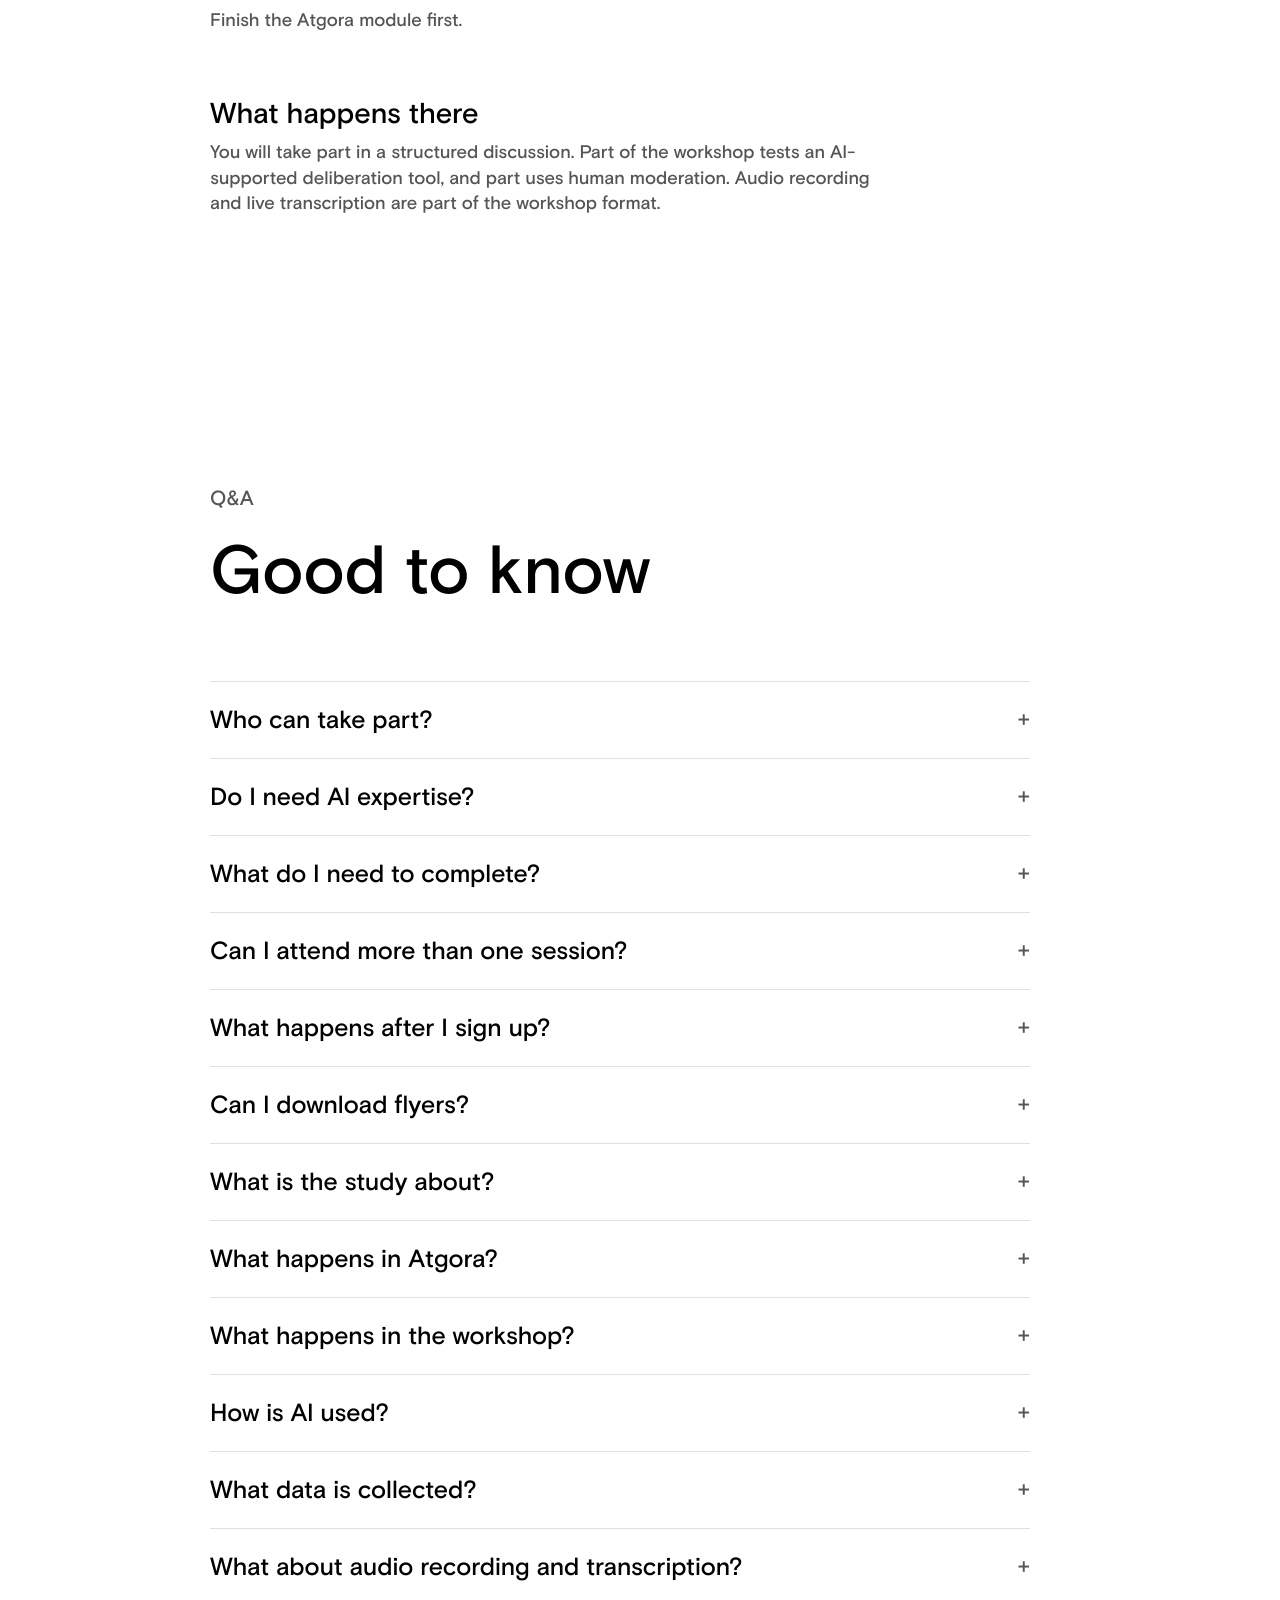
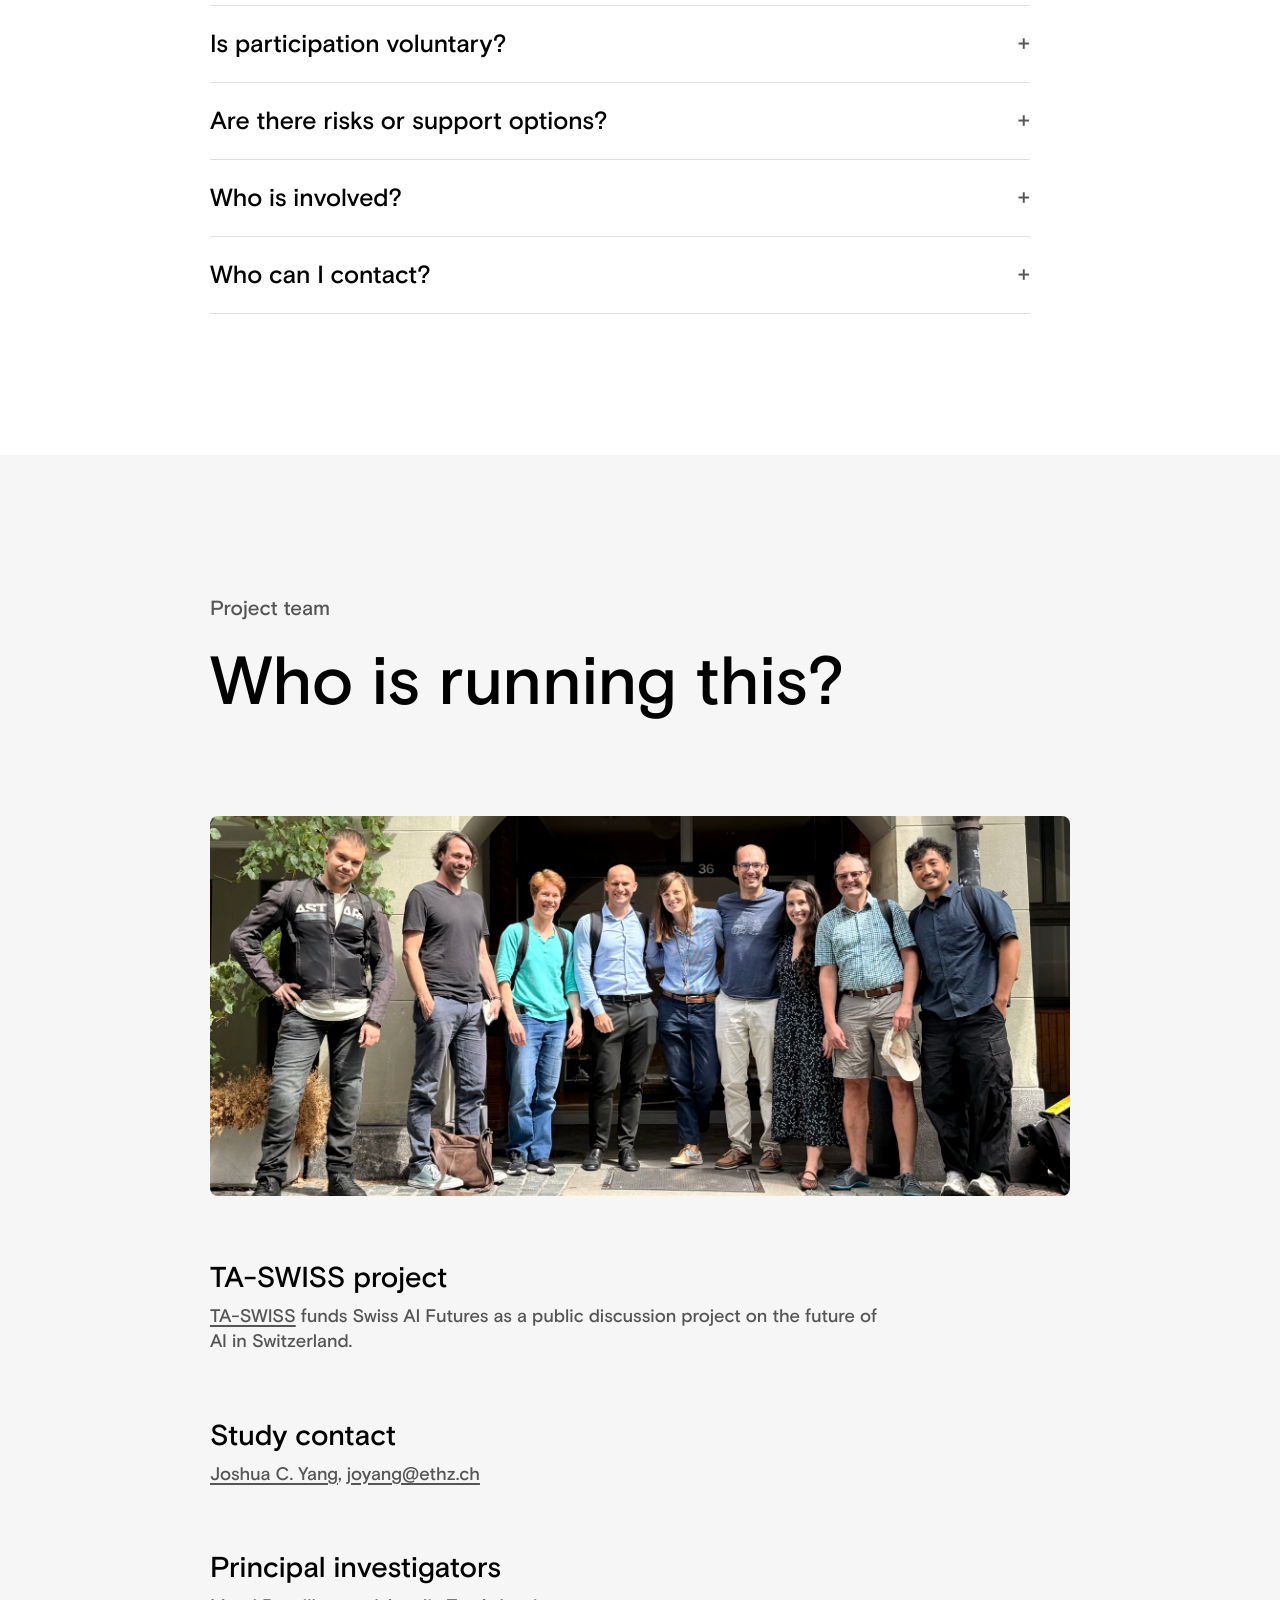
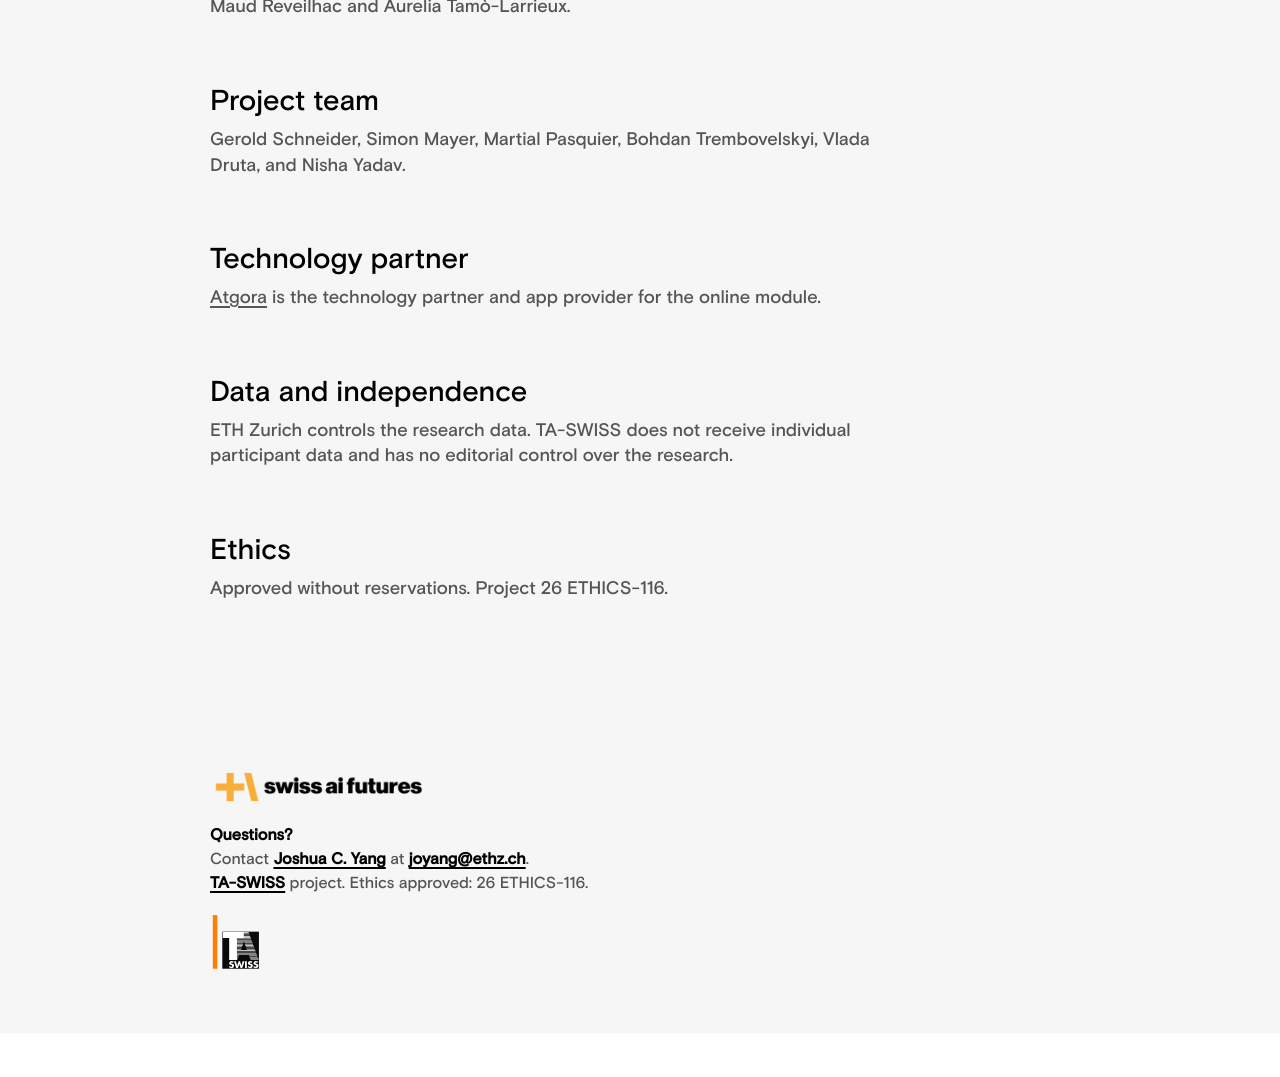
==== commit 88be90c1: "Map workshop languages to rooms" ====
--- a/index.html
+++ b/index.html
@@ -132,13 +132,13 @@
                 <span>Tuesday, August 11</span>
                 <strong>Zürich</strong>
                 <time datetime="2026-08-11T17:30">5:30-7:30 pm</time>
-                <p>ETH Zürich HG, room F 26.3.</p>
+                <p>ETH Zürich HG — English workshop: room F 26.3; German workshop: room F 26.5.</p>
               </article>
               <article>
                 <span>Wednesday, August 12</span>
                 <strong>Lausanne</strong>
                 <time datetime="2026-08-12T17:30">5:30-7:30 pm</time>
-                <p>Université de Lausanne, Internef building, rooms 231 and 232.</p>
+                <p>Université de Lausanne, Internef building — French workshop: room 231; English workshop: room 232.</p>
               </article>
             </div>
           </div>
@@ -499,12 +499,12 @@
         <div class="plain-list attendance-list" data-reveal>
           <article>
             <h3>Zürich</h3>
-            <p>Tuesday, August 11, 5:30-7:30 pm. ETH Zürich HG, room F 26.3.</p>
+            <p>Tuesday, August 11, 5:30-7:30 pm. ETH Zürich HG — English workshop: room F 26.3; German workshop: room F 26.5.</p>
           </article>
 
           <article>
             <h3>Lausanne</h3>
-            <p>Wednesday, August 12, 5:30-7:30 pm. Université de Lausanne, Internef building, rooms 231 and 232.</p>
+            <p>Wednesday, August 12, 5:30-7:30 pm. Université de Lausanne, Internef building — French workshop: room 231; English workshop: room 232.</p>
           </article>
 
           <article>
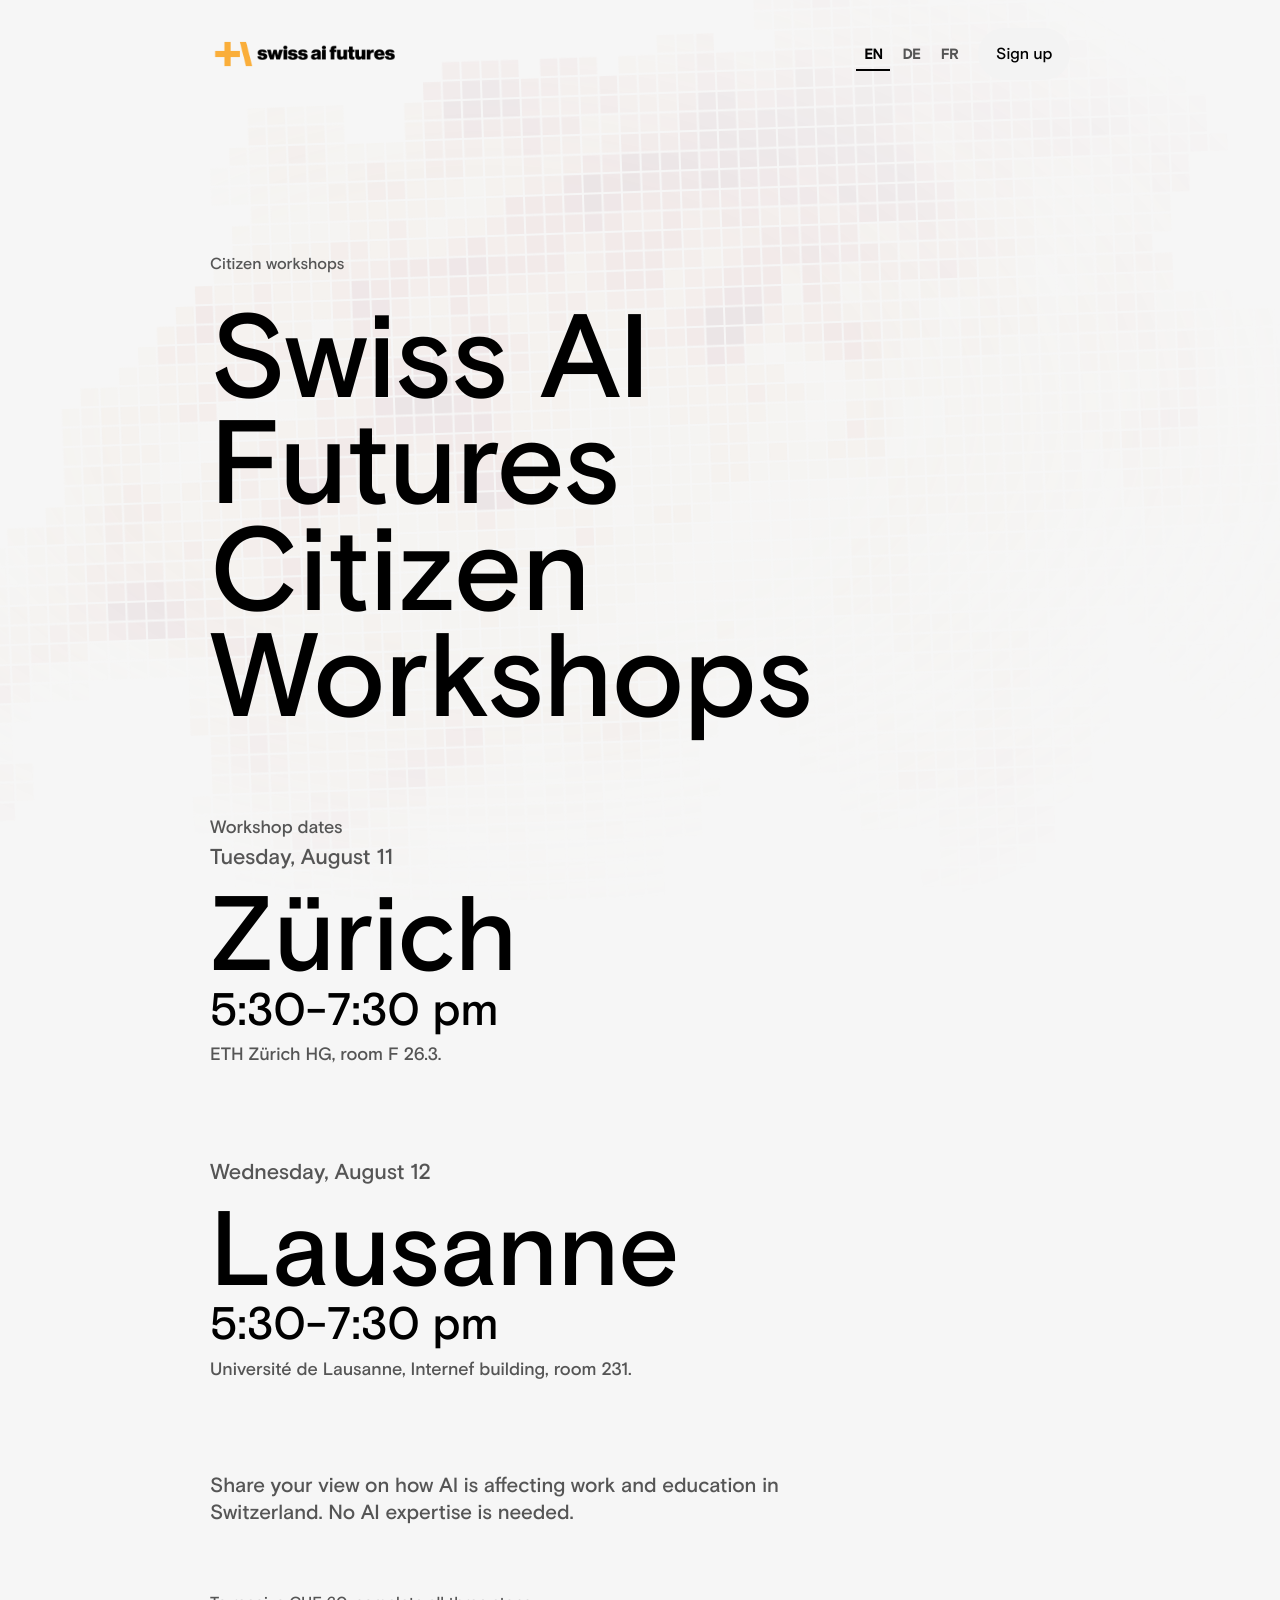
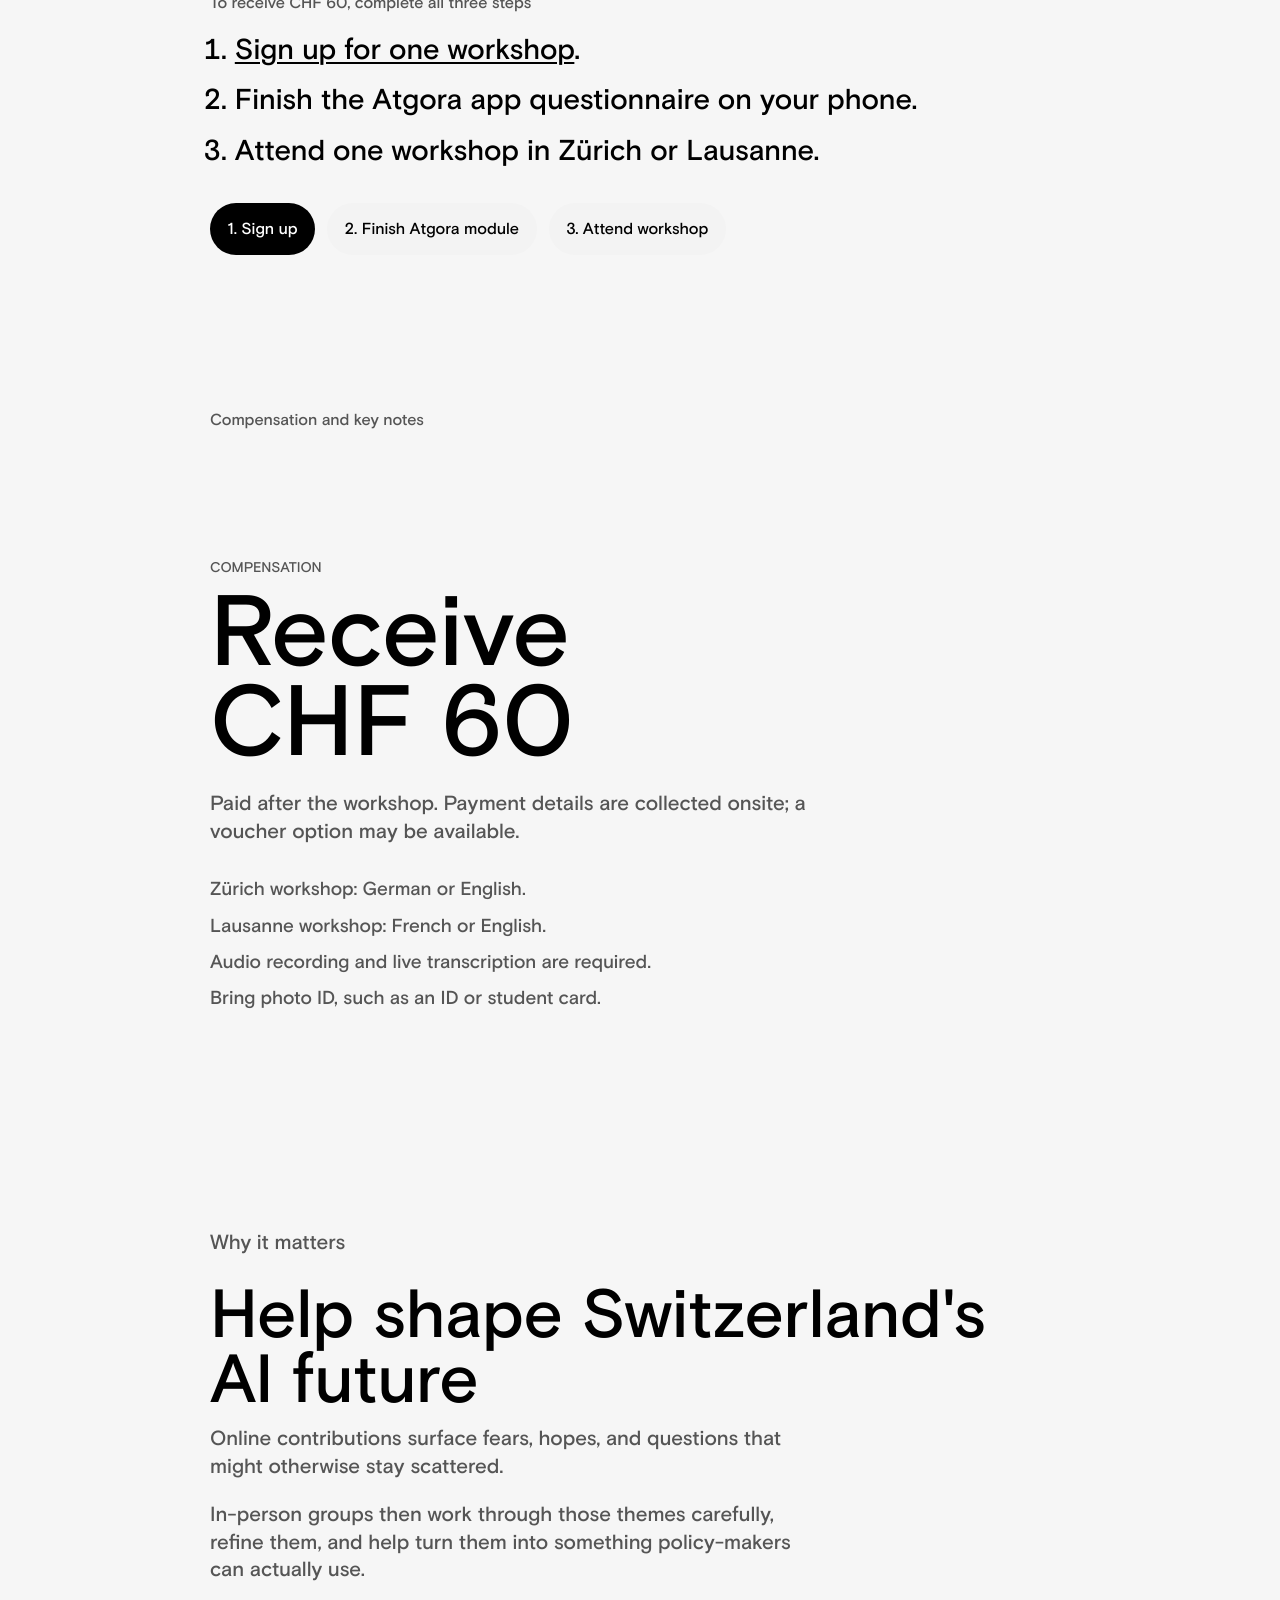
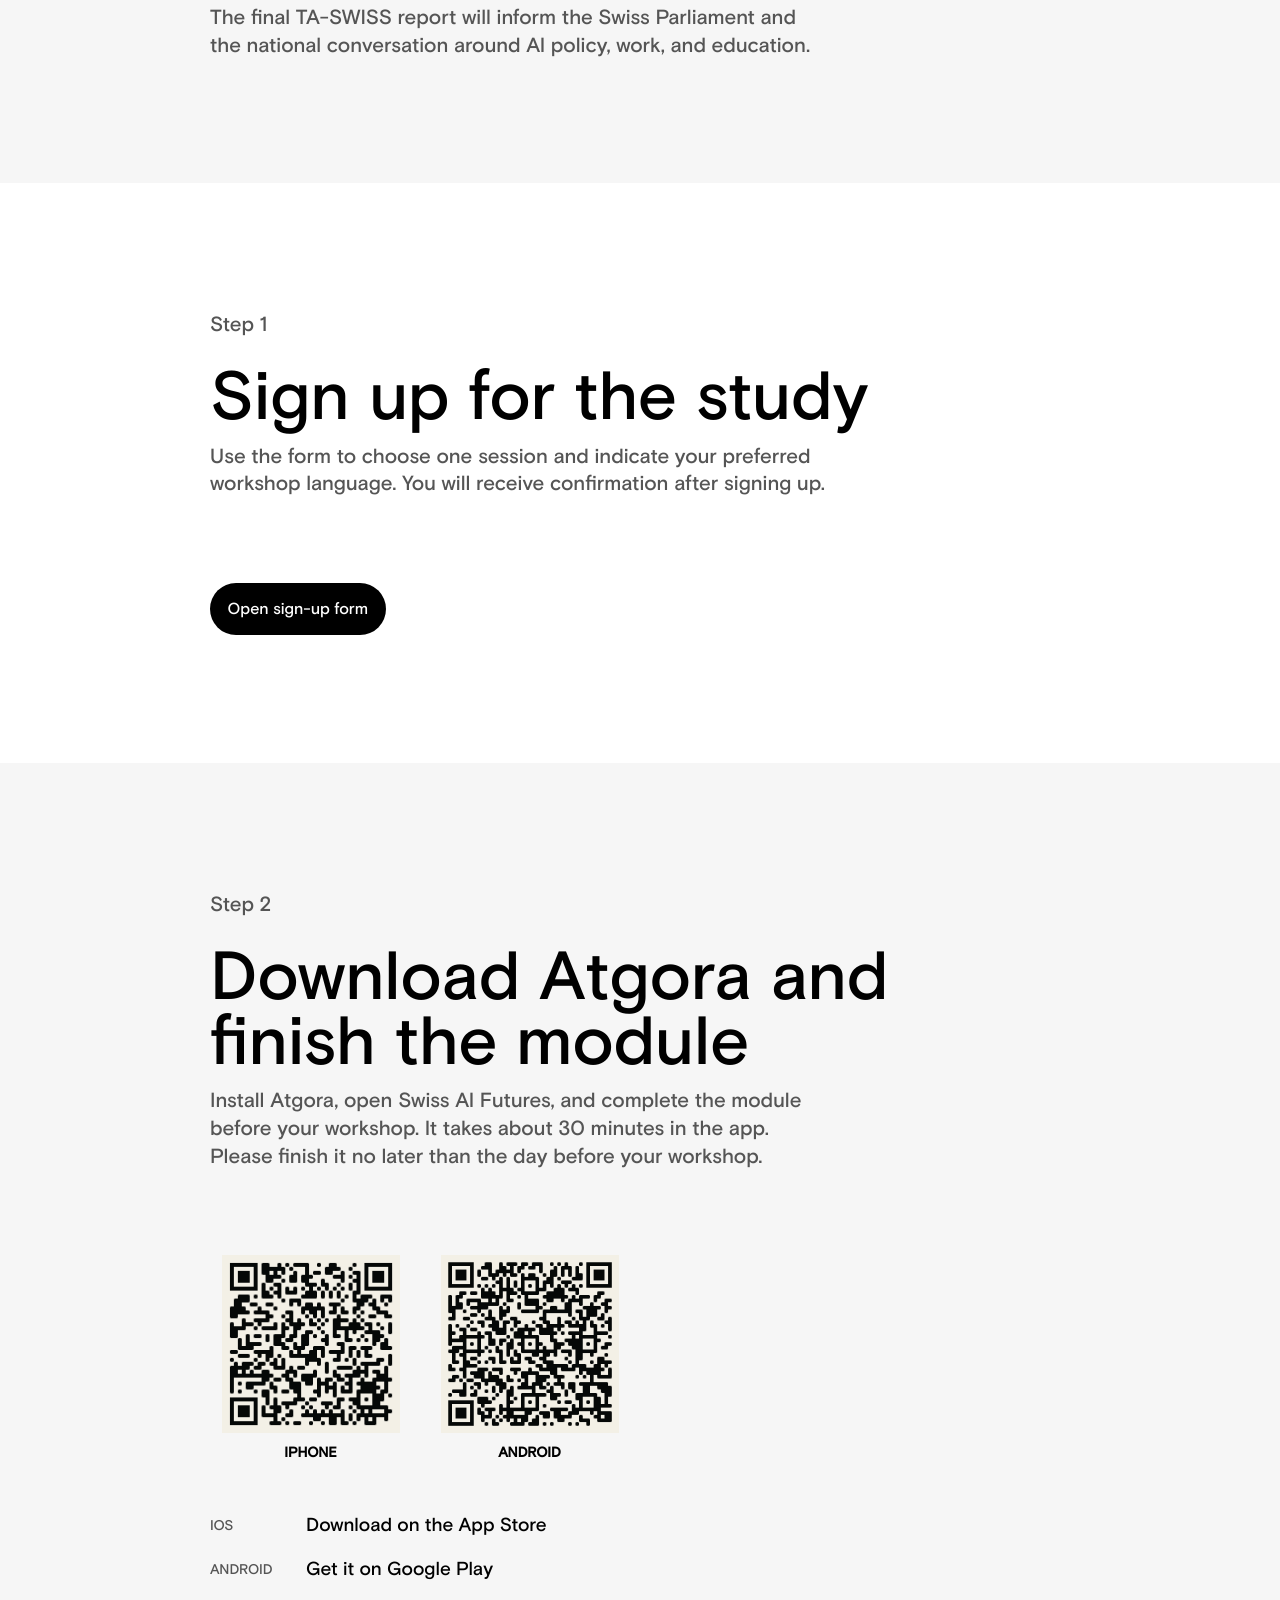
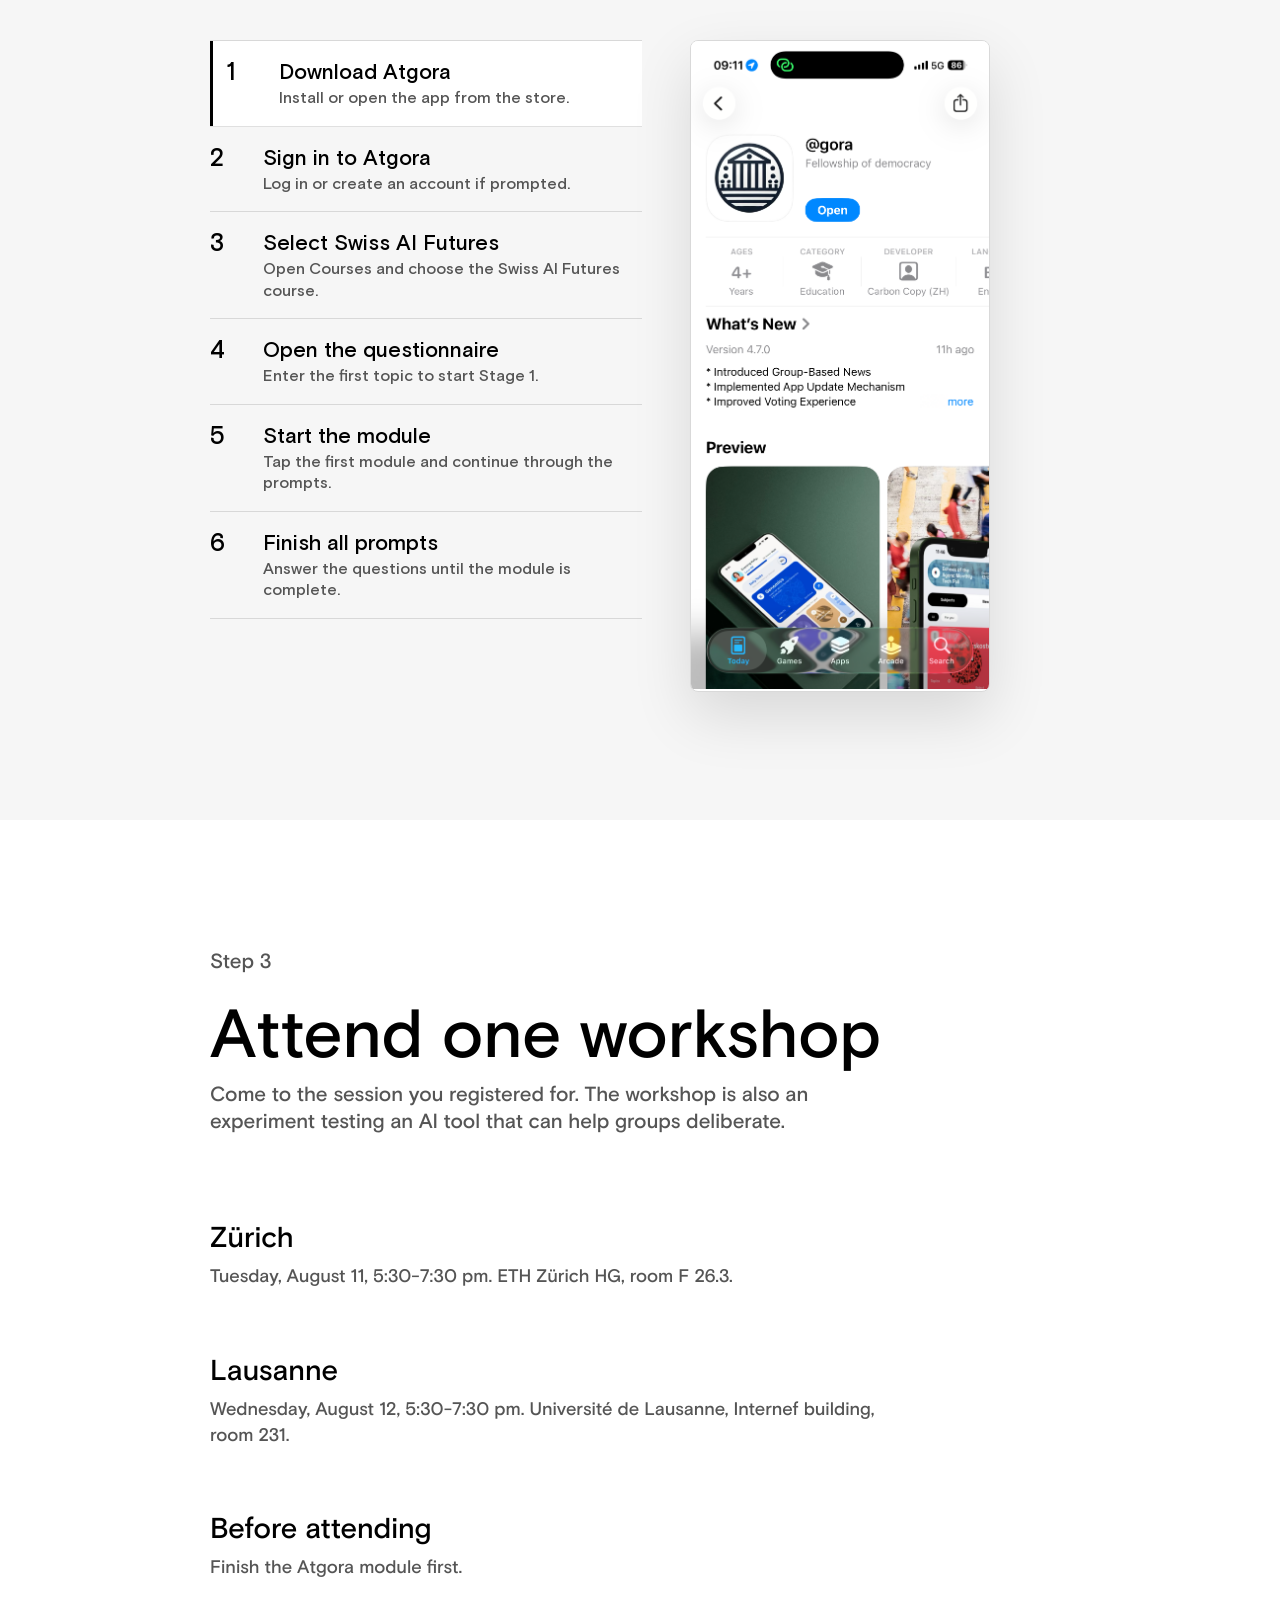
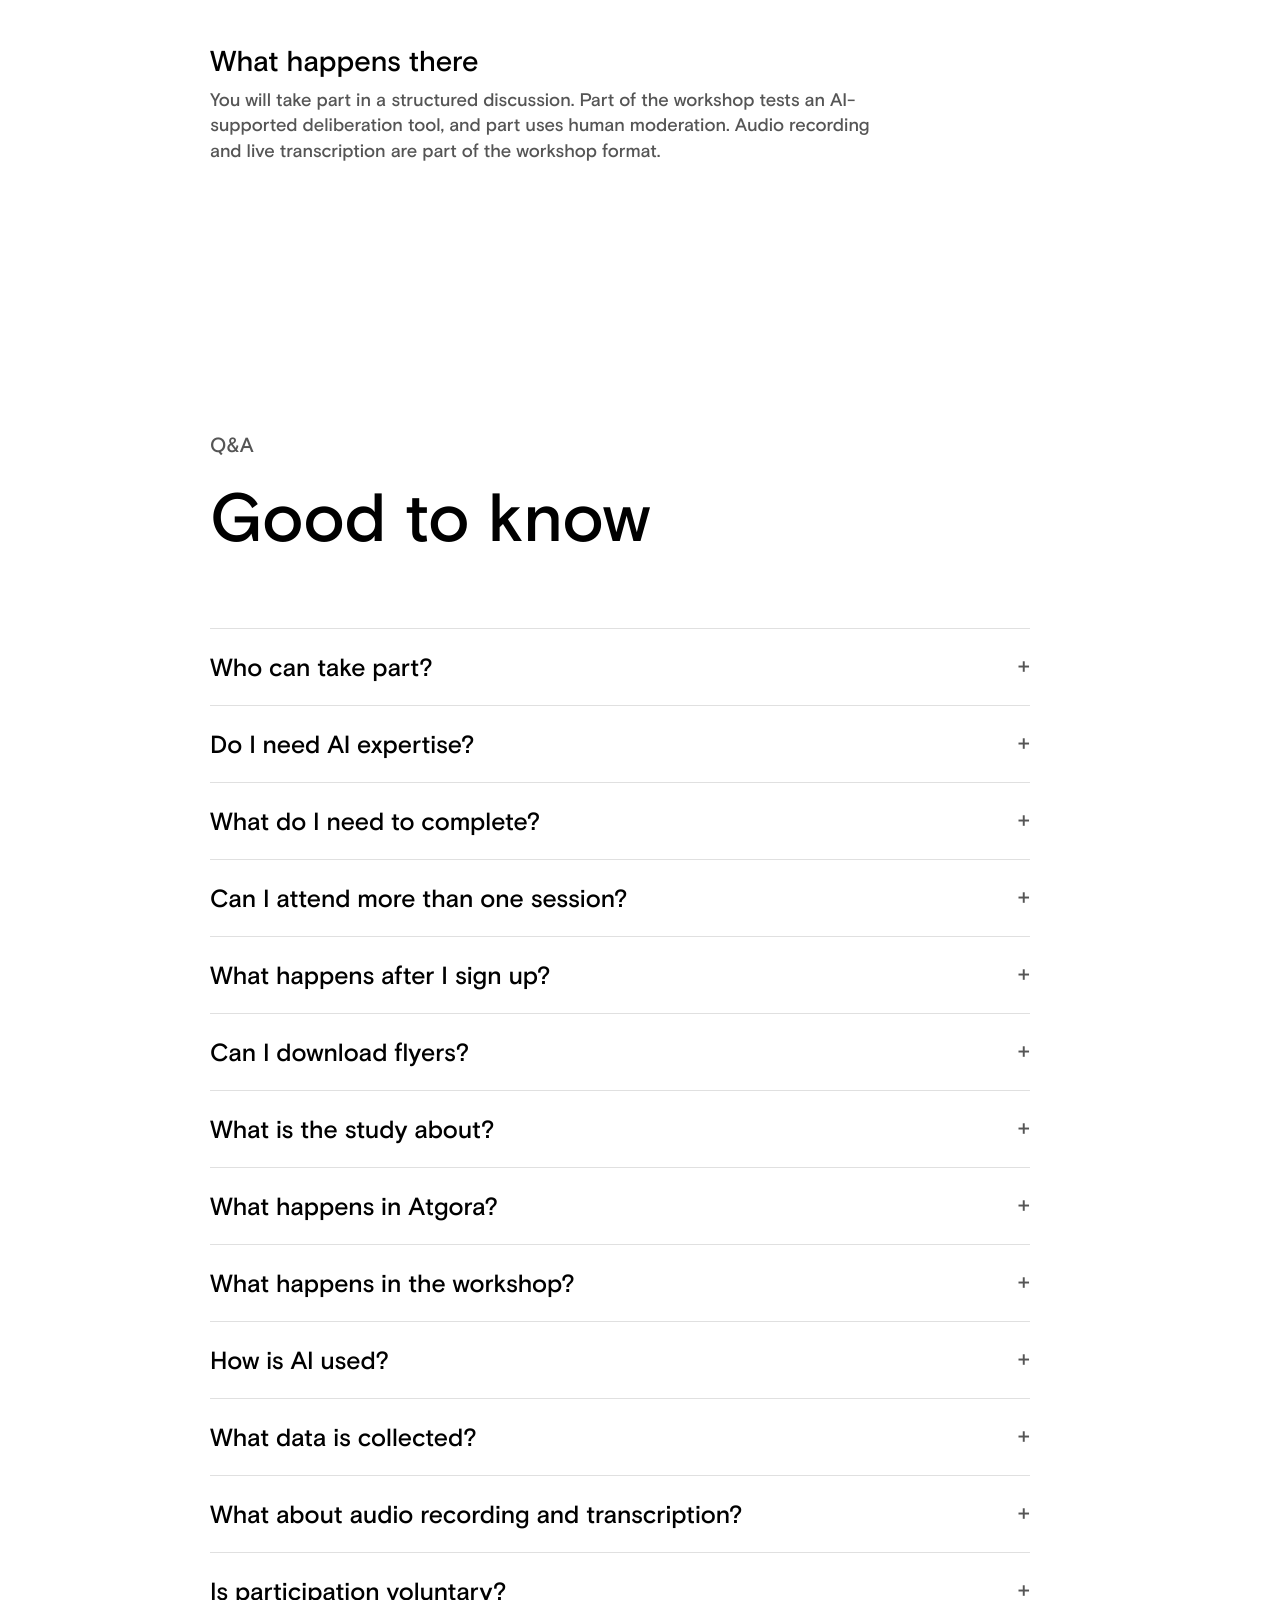
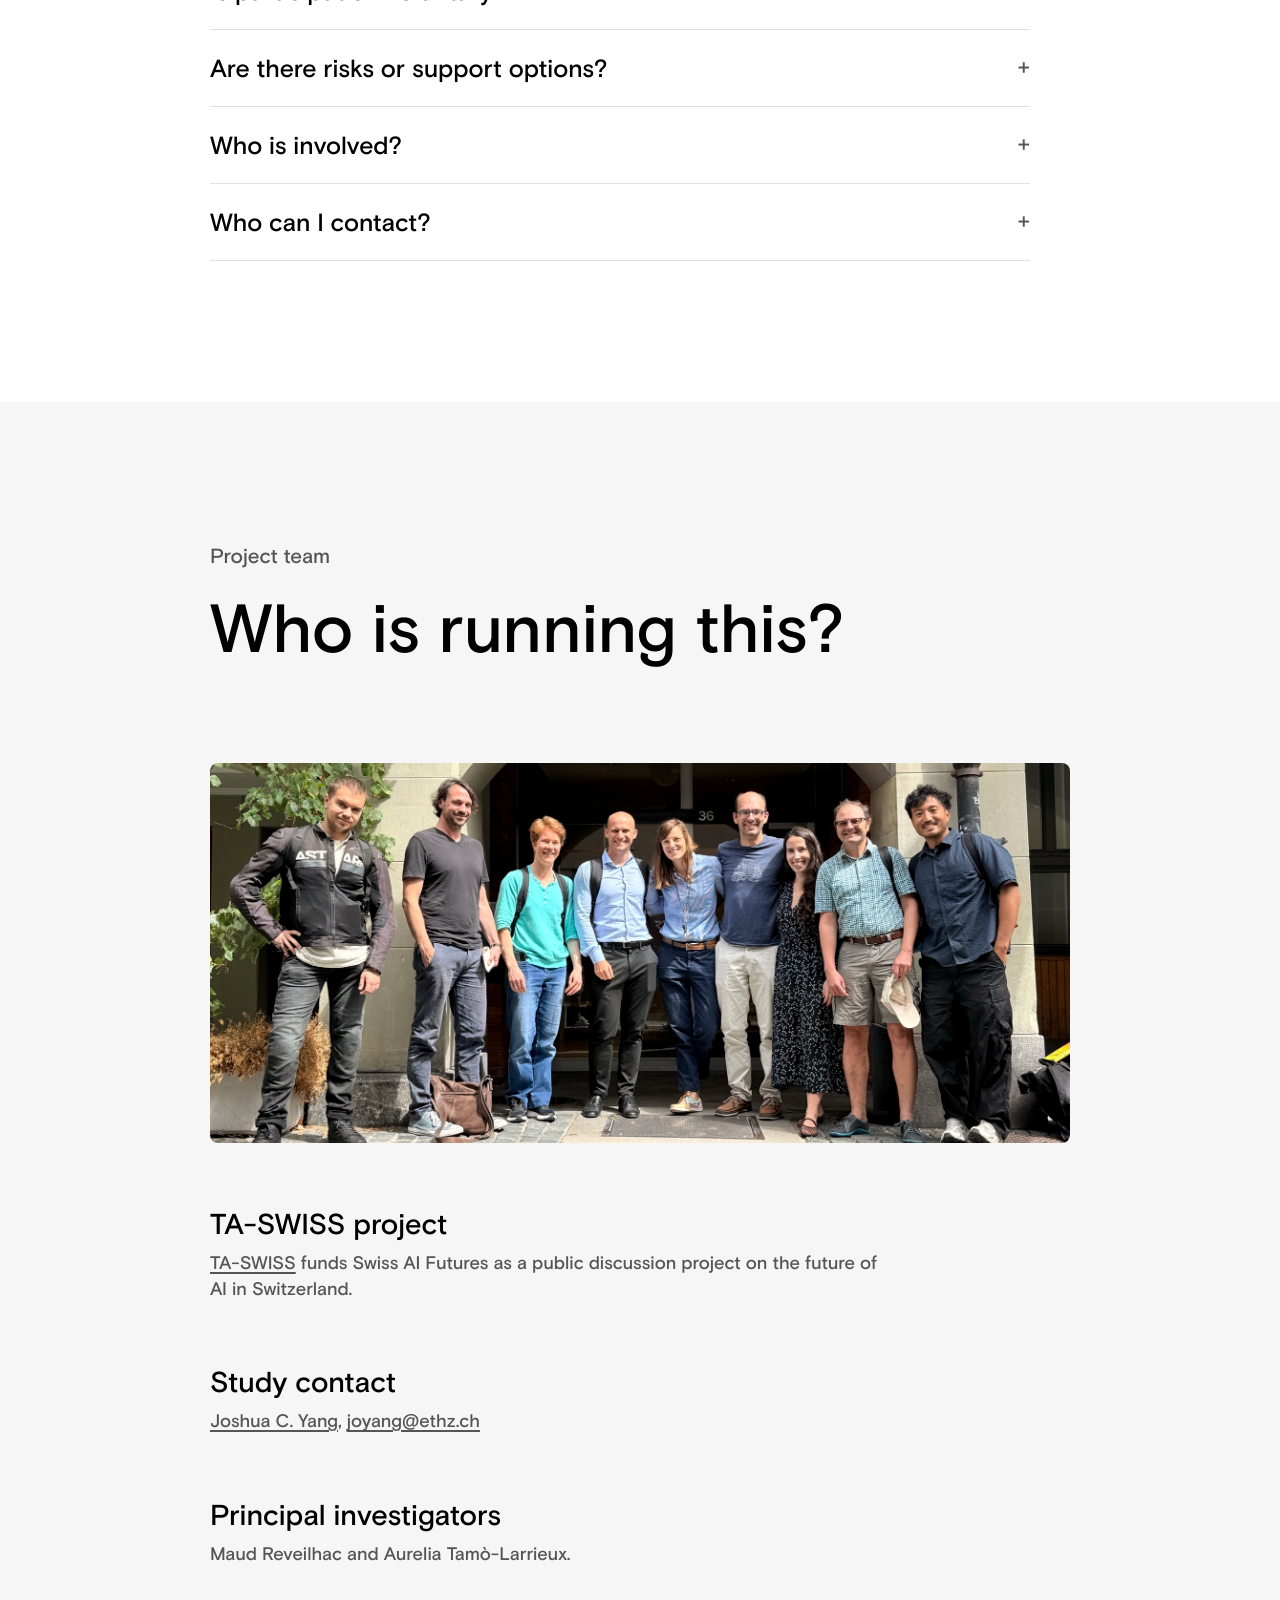
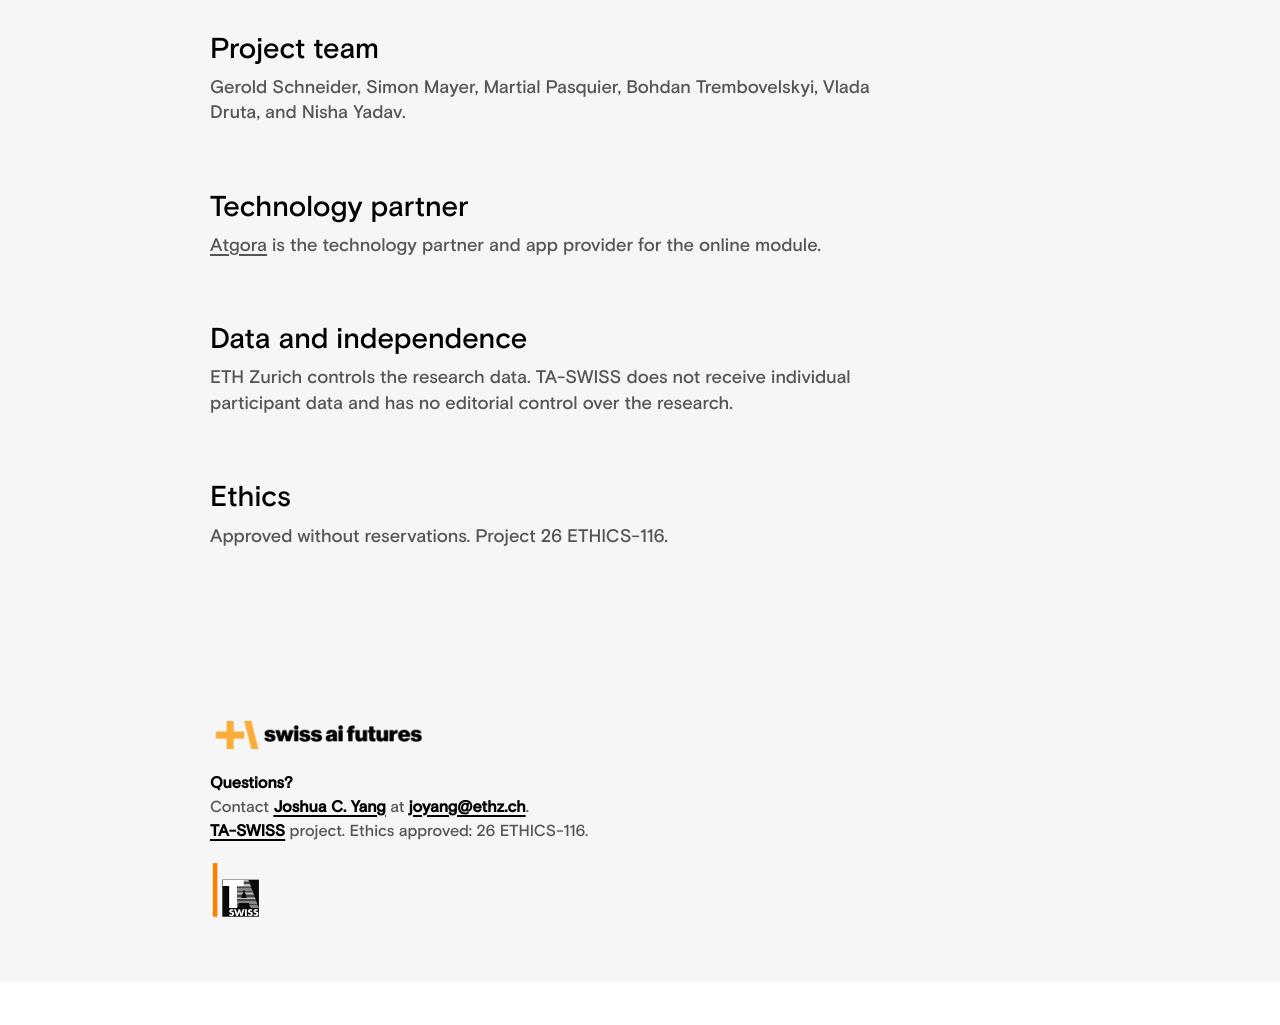
==== commit 7338dd7d: "Simplify workshop room details" ====
--- a/index.html
+++ b/index.html
@@ -132,13 +132,13 @@
                 <span>Tuesday, August 11</span>
                 <strong>Zürich</strong>
                 <time datetime="2026-08-11T17:30">5:30-7:30 pm</time>
-                <p>ETH Zürich HG — English workshop: room F 26.3; German workshop: room F 26.5.</p>
+                <p>ETH Zürich HG, room F 26.3.</p>
               </article>
               <article>
                 <span>Wednesday, August 12</span>
                 <strong>Lausanne</strong>
                 <time datetime="2026-08-12T17:30">5:30-7:30 pm</time>
-                <p>Université de Lausanne, Internef building — French workshop: room 231; English workshop: room 232.</p>
+                <p>Université de Lausanne, Internef building, room 231.</p>
               </article>
             </div>
           </div>
@@ -499,12 +499,12 @@
         <div class="plain-list attendance-list" data-reveal>
           <article>
             <h3>Zürich</h3>
-            <p>Tuesday, August 11, 5:30-7:30 pm. ETH Zürich HG — English workshop: room F 26.3; German workshop: room F 26.5.</p>
+            <p>Tuesday, August 11, 5:30-7:30 pm. ETH Zürich HG, room F 26.3.</p>
           </article>
 
           <article>
             <h3>Lausanne</h3>
-            <p>Wednesday, August 12, 5:30-7:30 pm. Université de Lausanne, Internef building — French workshop: room 231; English workshop: room 232.</p>
+            <p>Wednesday, August 12, 5:30-7:30 pm. Université de Lausanne, Internef building, room 231.</p>
           </article>
 
           <article>
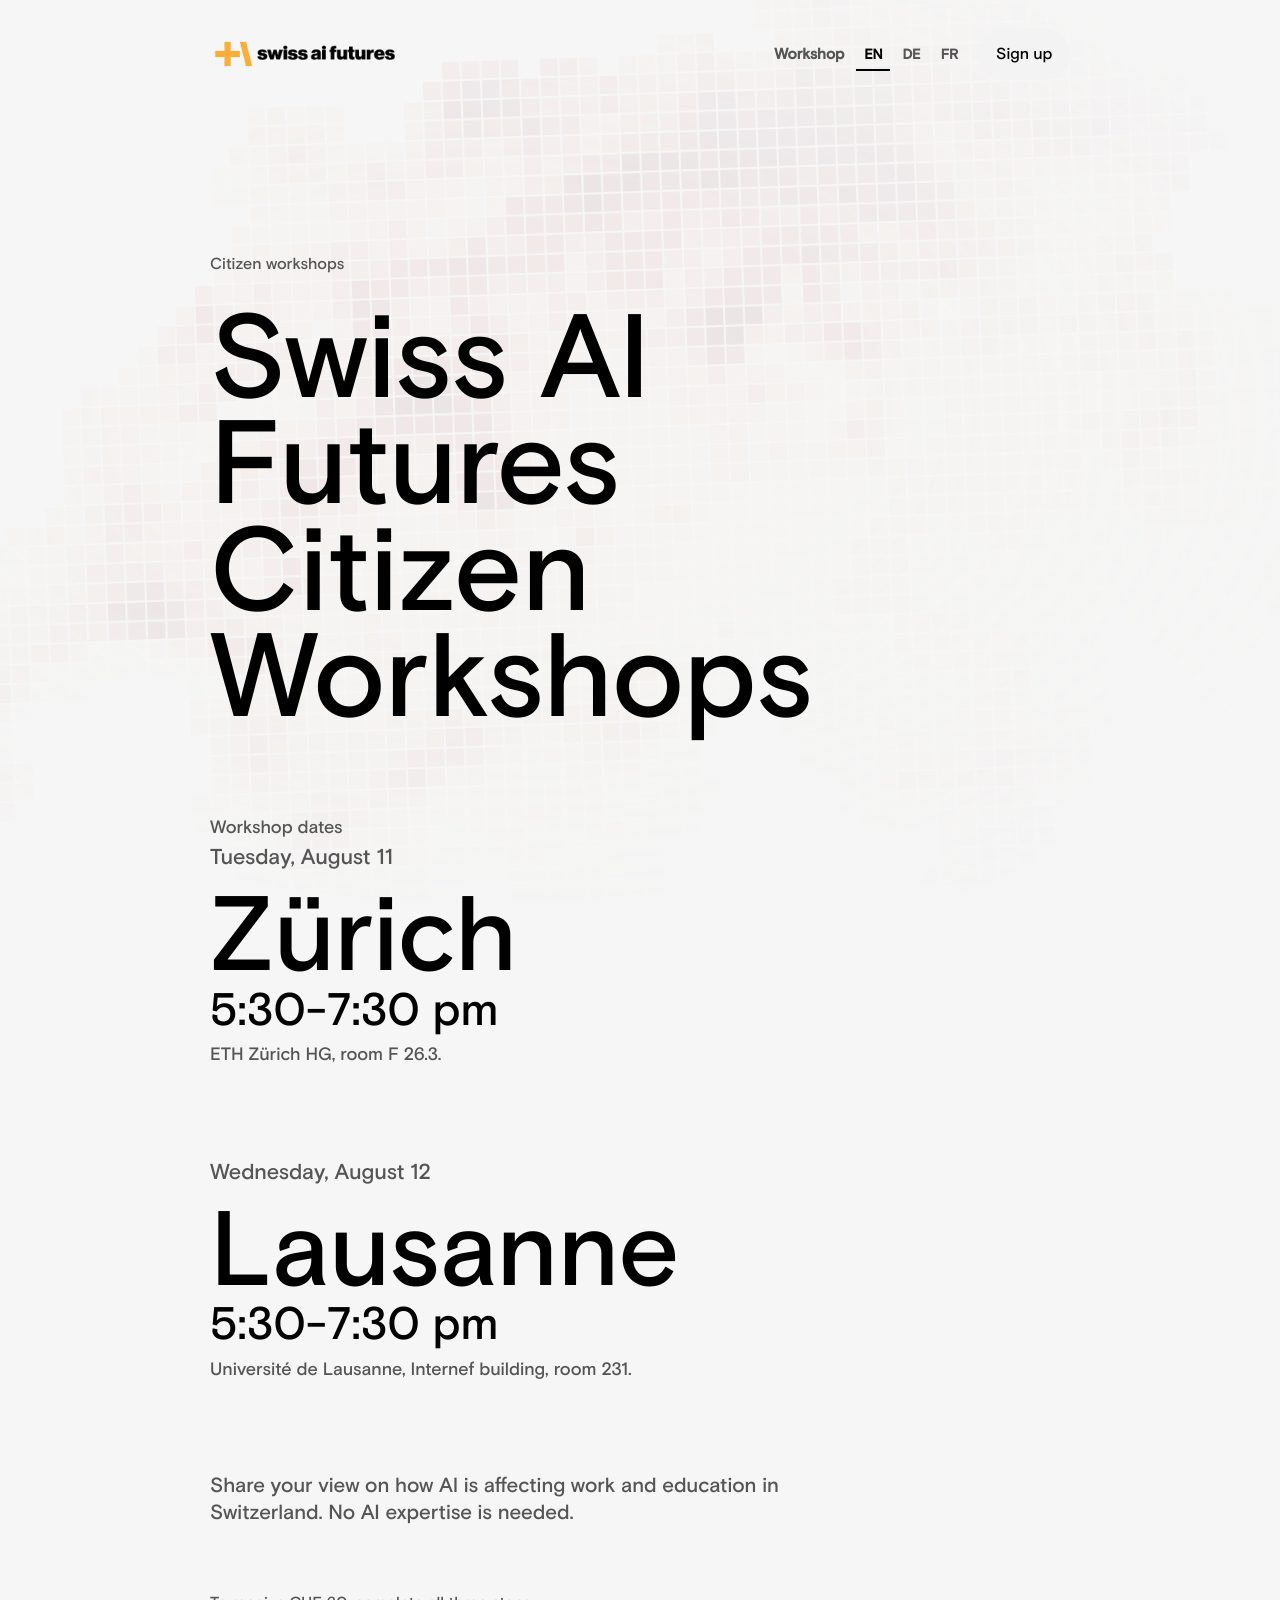
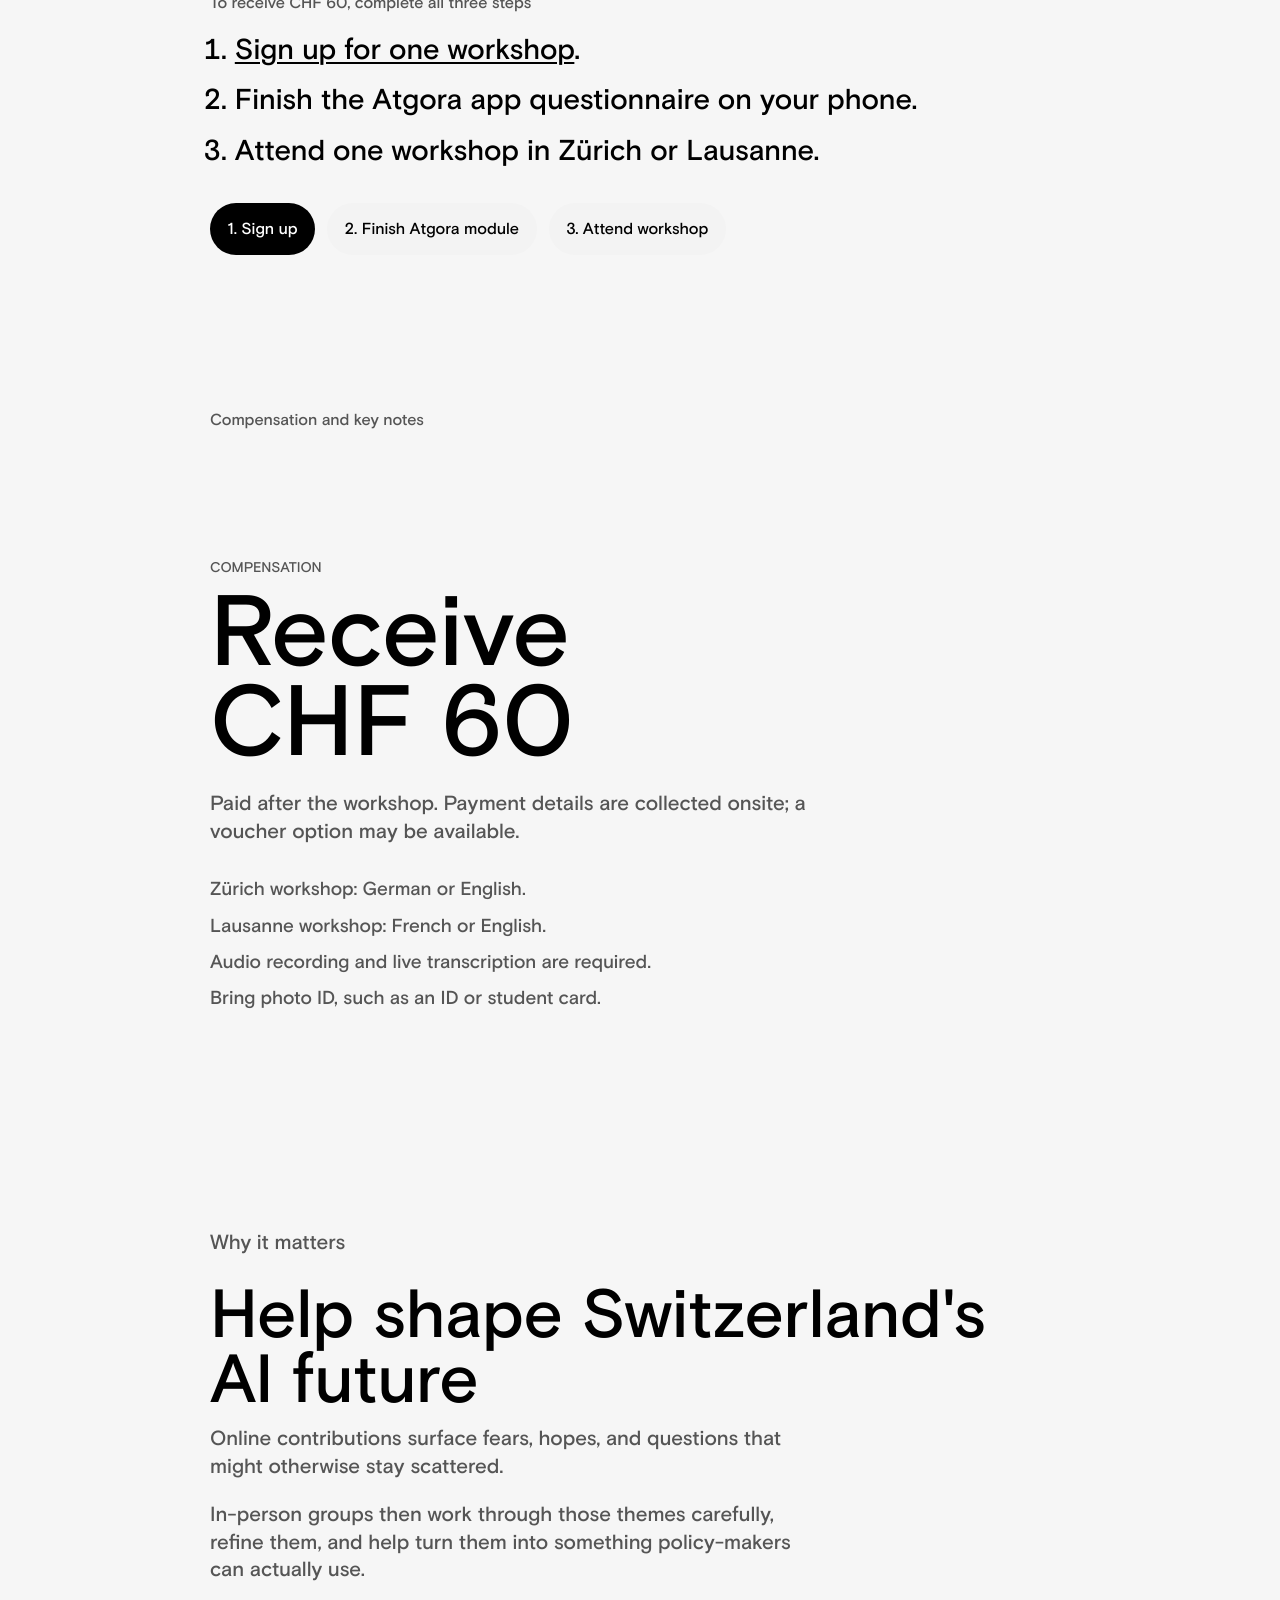
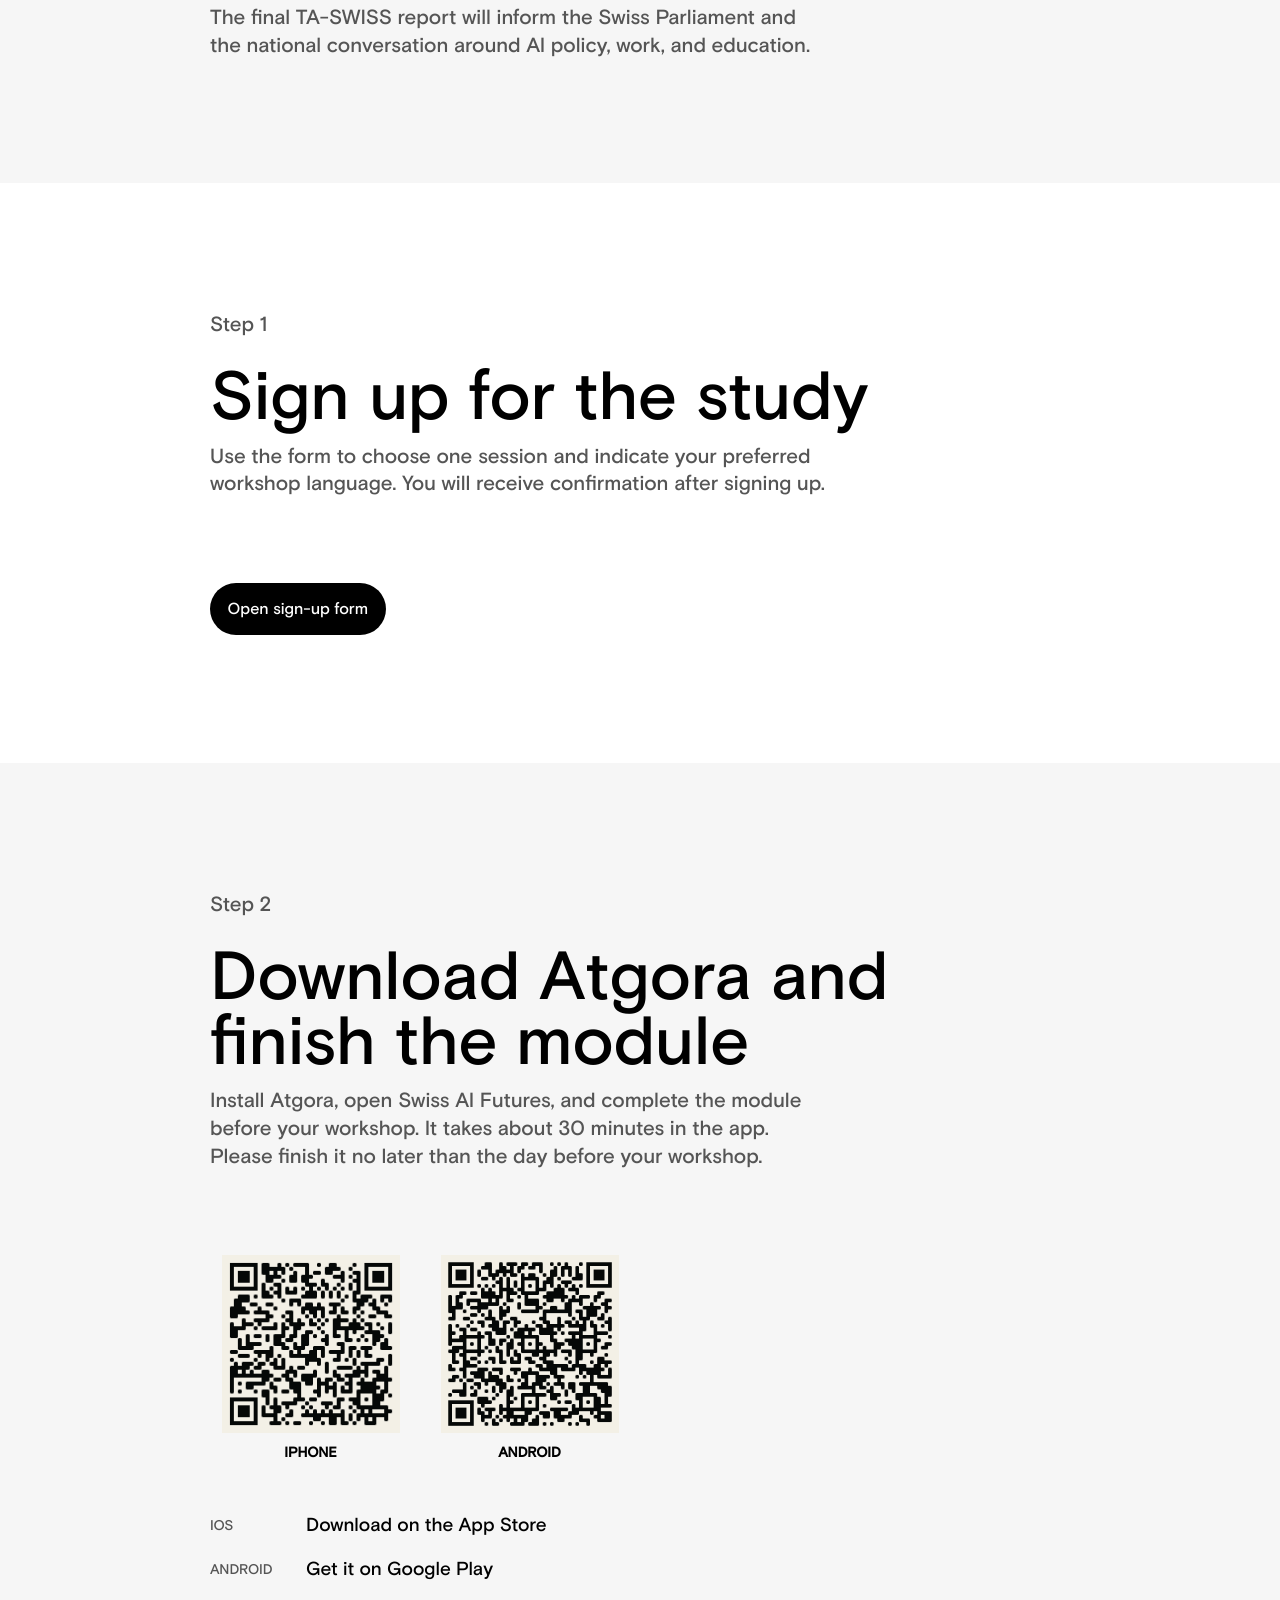
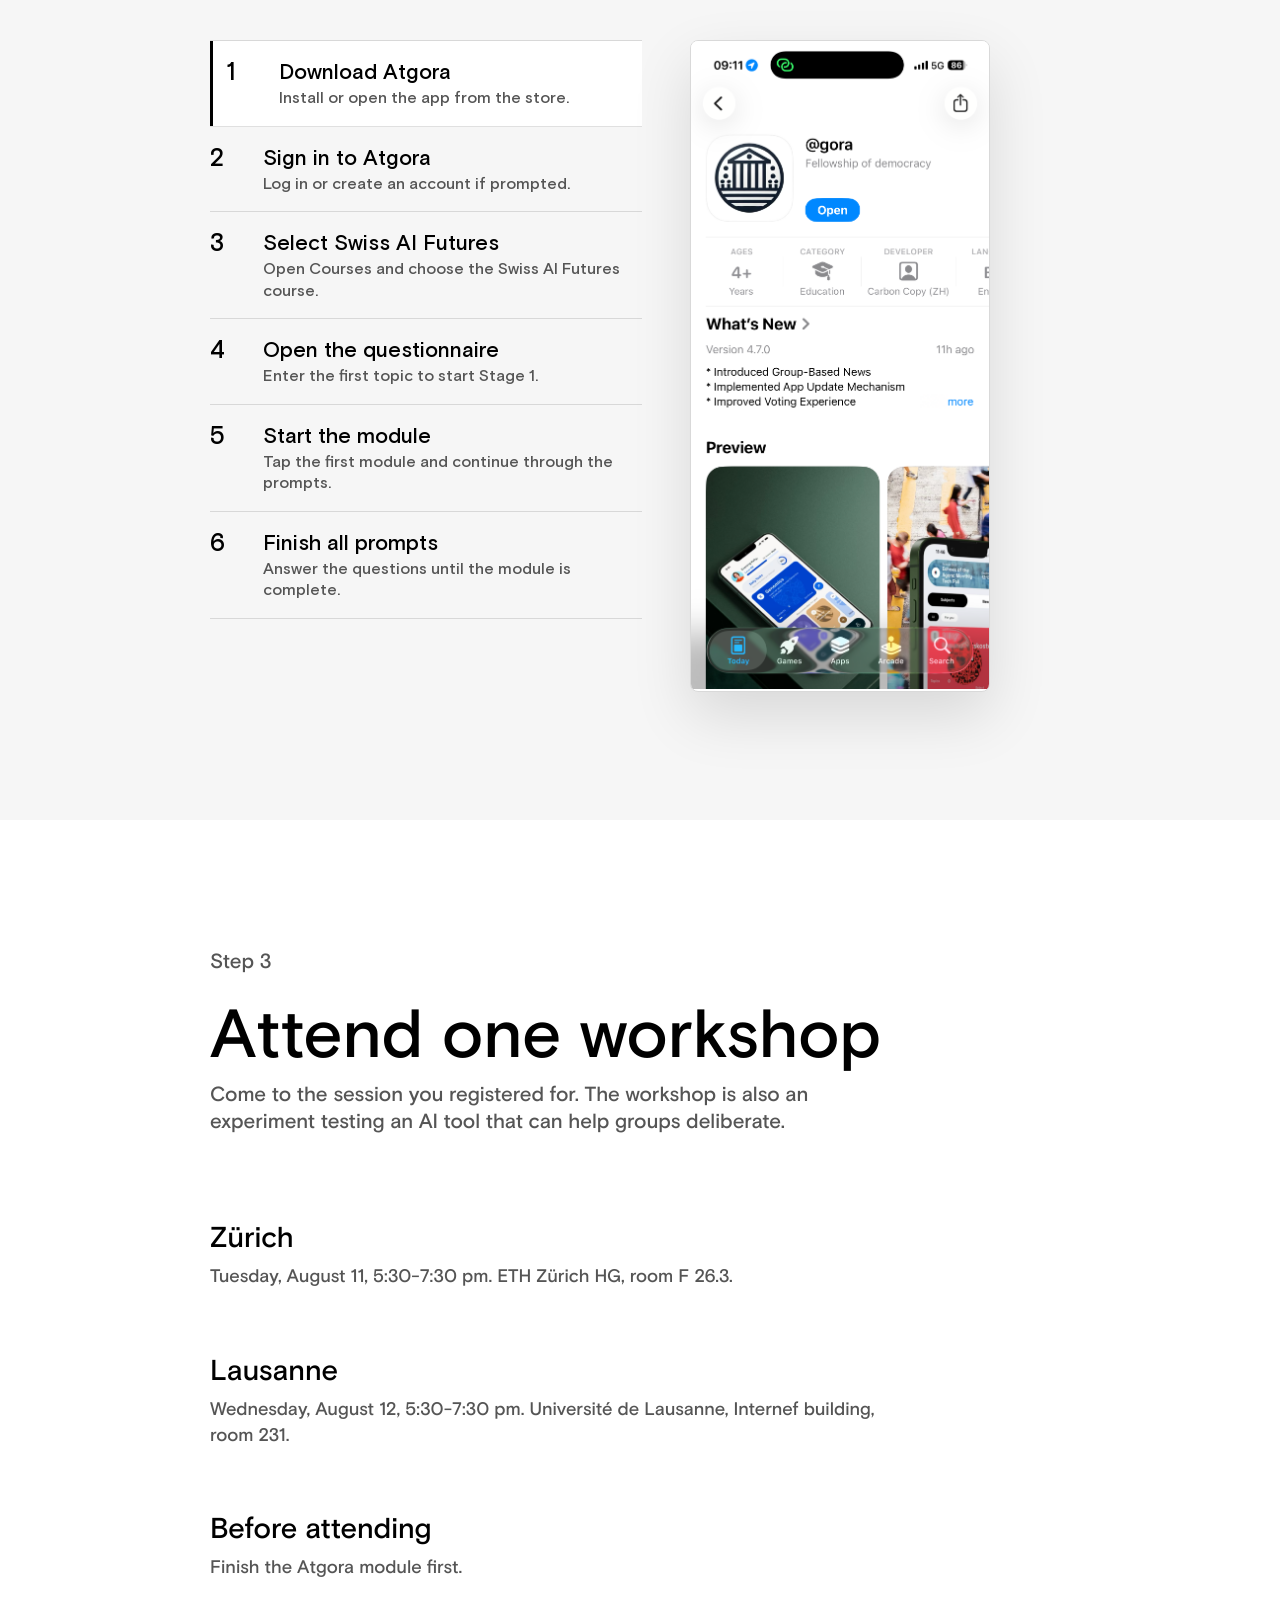
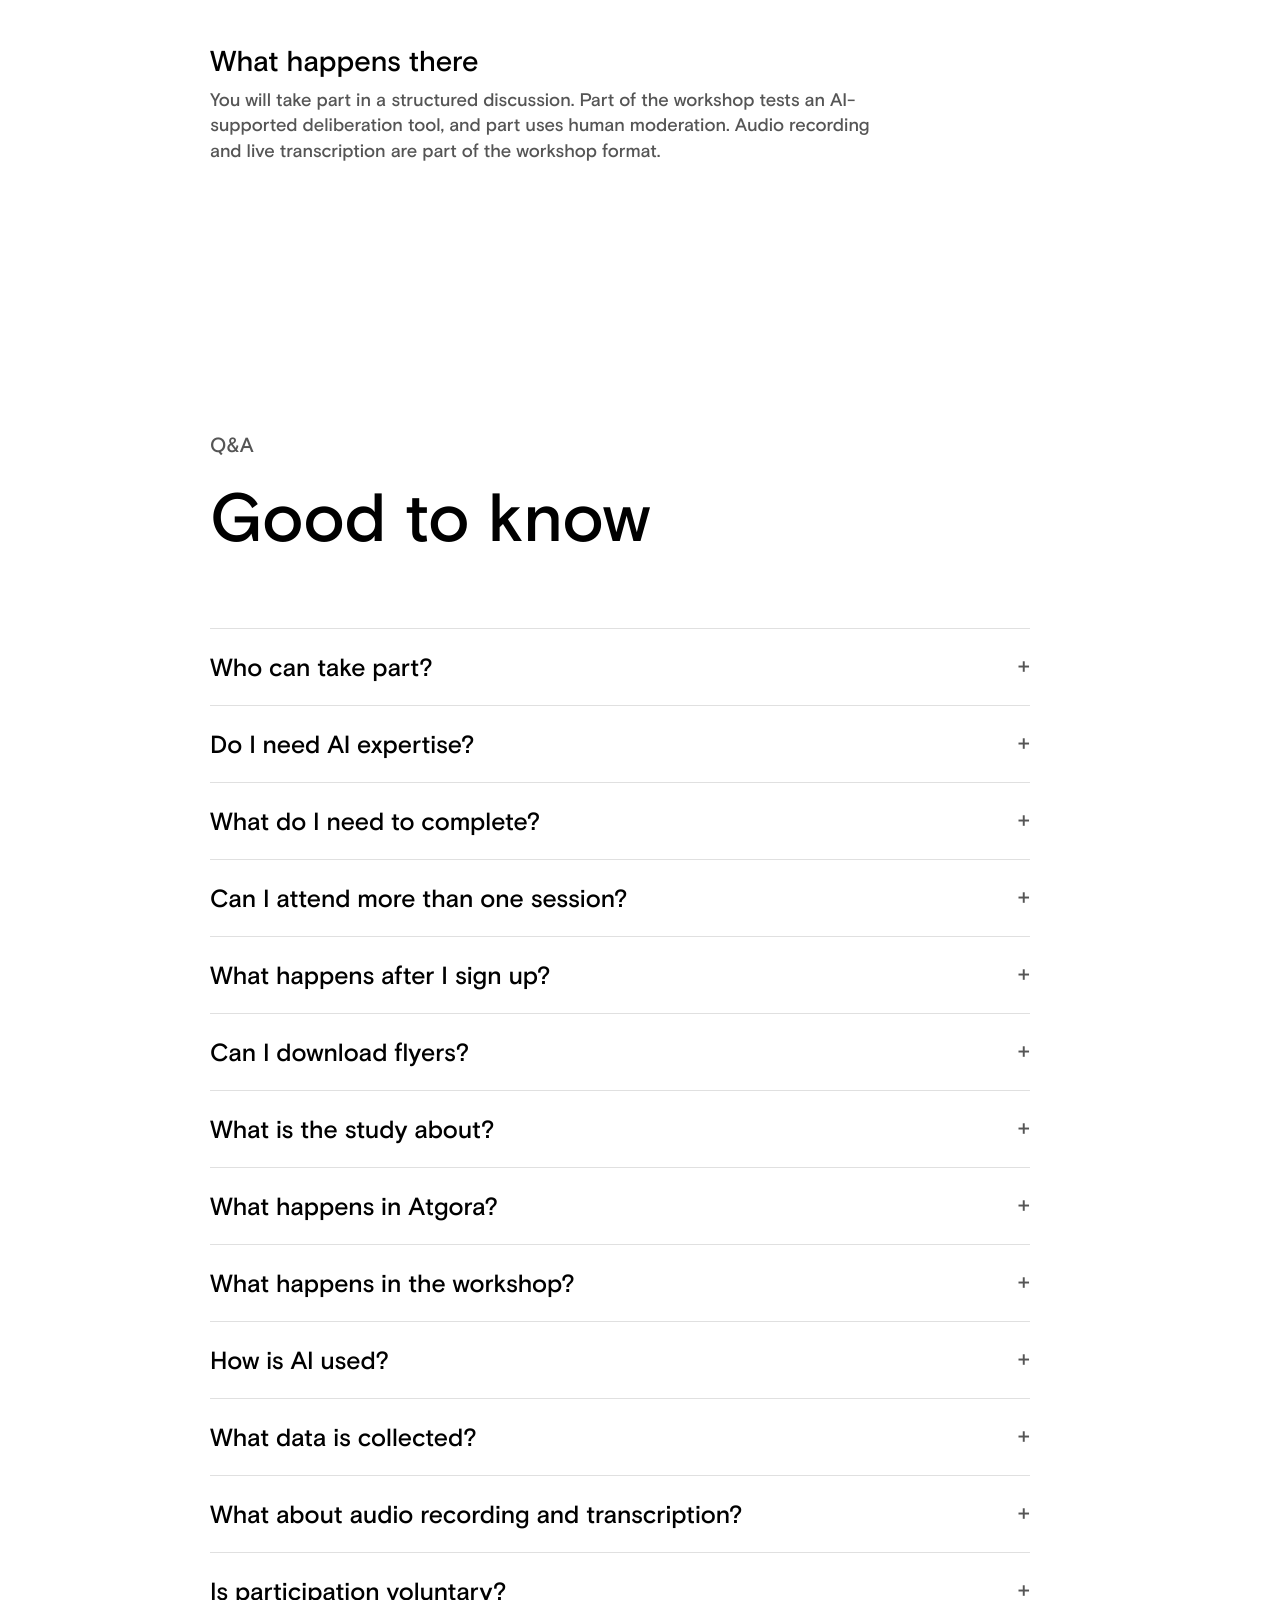
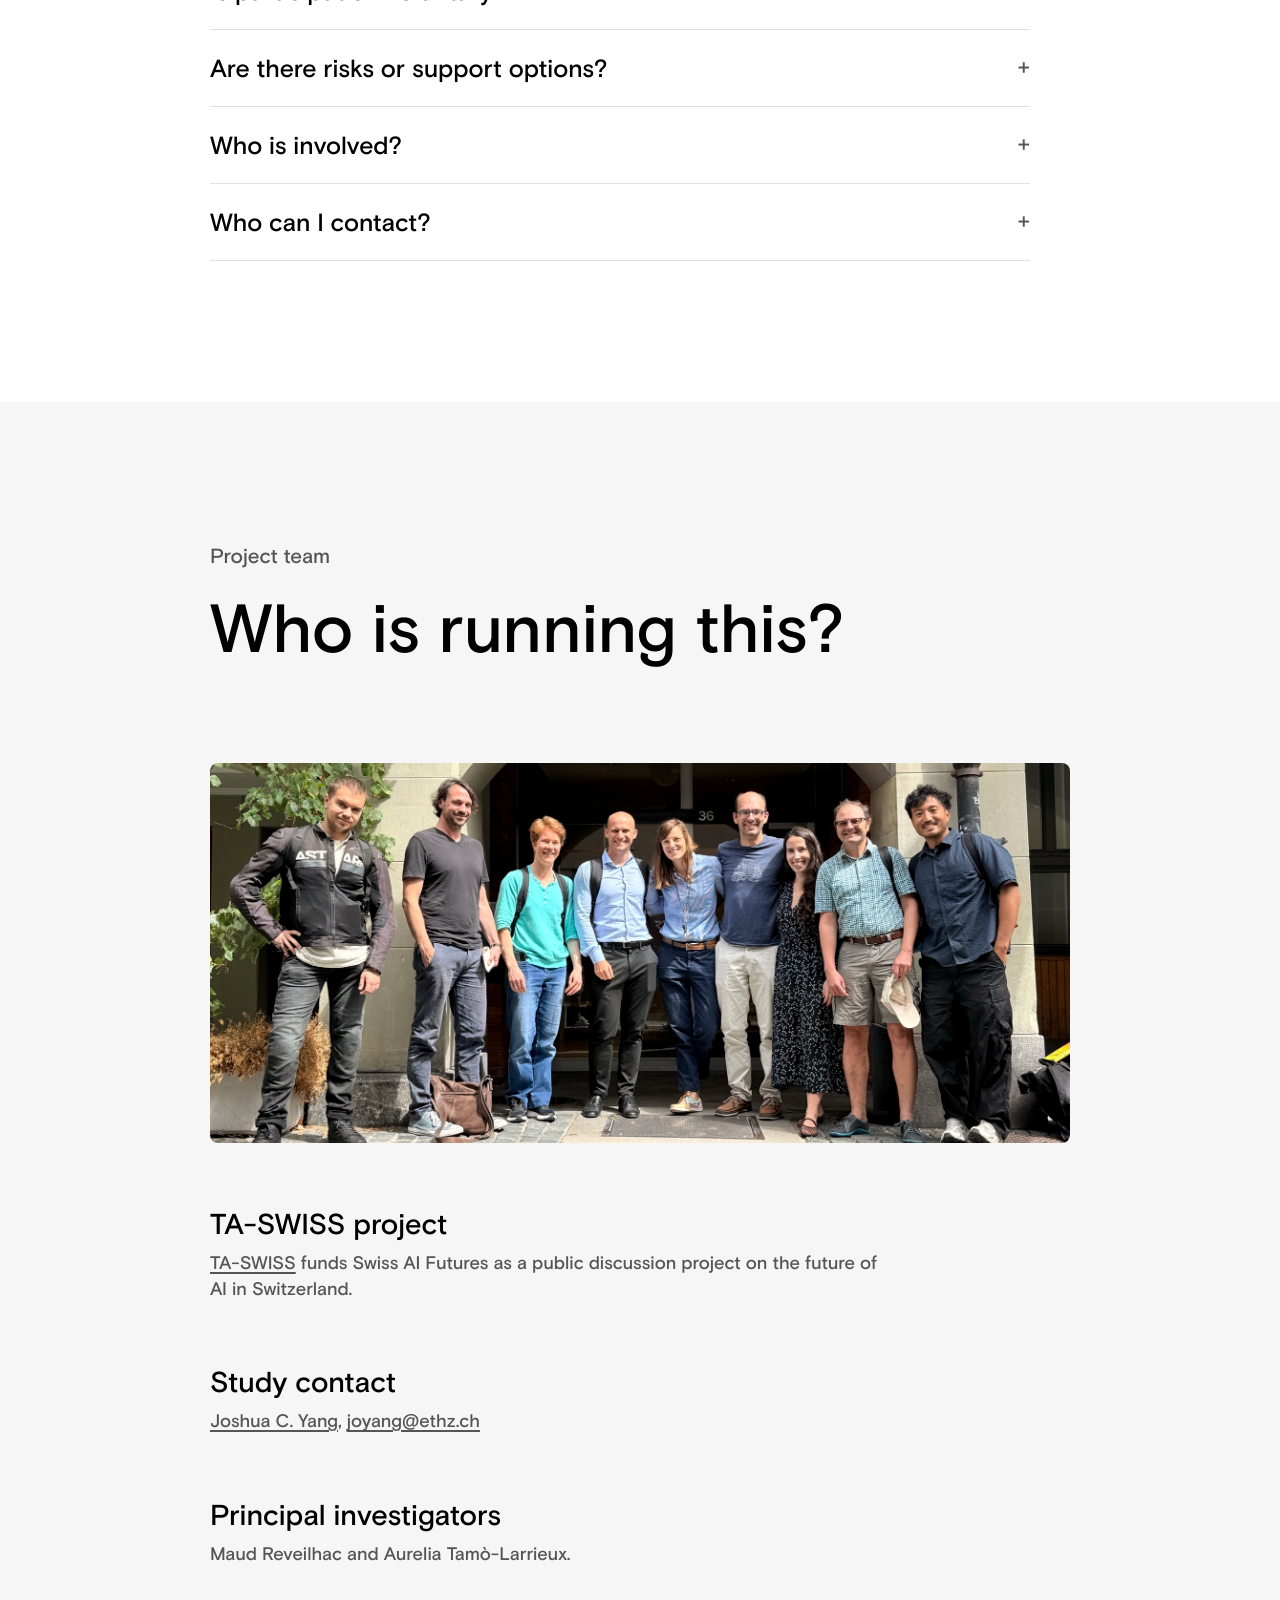
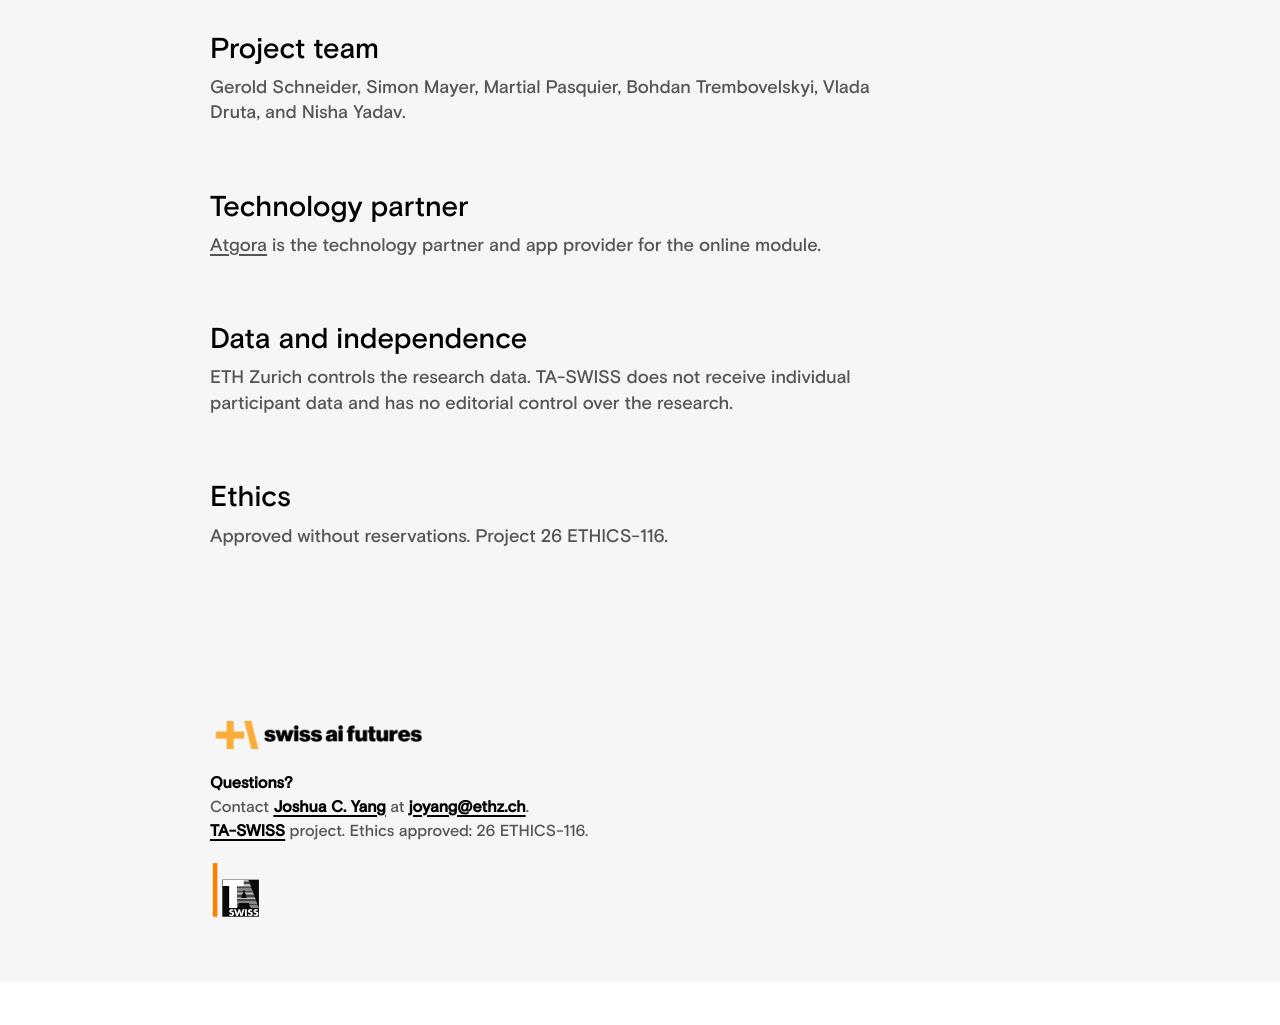
==== commit 95912674: "Link homepage to workshop" ====
--- a/index.html
+++ b/index.html
@@ -101,6 +101,7 @@
       </a>
 
       <div class="header-actions">
+        <a class="header-workshop-link" href="workshop/index.html?lang=en">Workshop</a>
         <nav class="language-switcher" aria-label="Language">
           <a href="/?lang=en" data-lang-switch="en">EN</a>
           <a href="/de/" data-lang-switch="de">DE</a>
--- a/assets/css/styles.css
+++ b/assets/css/styles.css
@@ -293,6 +293,7 @@
 }
 
 .nav-links a,
+.header-workshop-link,
 .header-cta {
   min-height: 34px;
   display: inline-flex;
@@ -303,15 +304,27 @@
   font-weight: 700;
 }
 
-.nav-links a {
+.nav-links a,
+.header-workshop-link {
   padding: 0;
   color: var(--muted);
   white-space: nowrap;
 }
 
 .nav-links a:hover,
-.nav-links a:focus-visible {
-  color: var(--ink);
+.nav-links a:focus-visible,
+.header-workshop-link:hover,
+.header-workshop-link:focus-visible {
+  color: var(--ink);
+}
+
+.header-workshop-link {
+  text-decoration: none;
+}
+
+.header-workshop-link:hover,
+.header-workshop-link:focus-visible {
+  box-shadow: inset 0 -2px 0 var(--red);
 }
 
 .header-cta {
@@ -4148,6 +4161,20 @@
 
   .site-header {
     padding: 24px 0 18px;
+    grid-template-columns: 1fr;
+    gap: 12px;
+  }
+
+  .header-actions {
+    width: 100%;
+    justify-content: flex-start;
+    gap: 8px;
+  }
+
+  .header-cta {
+    min-height: 44px;
+    margin-left: auto;
+    padding: 0.68rem 0.9rem;
   }
 
   .hero {
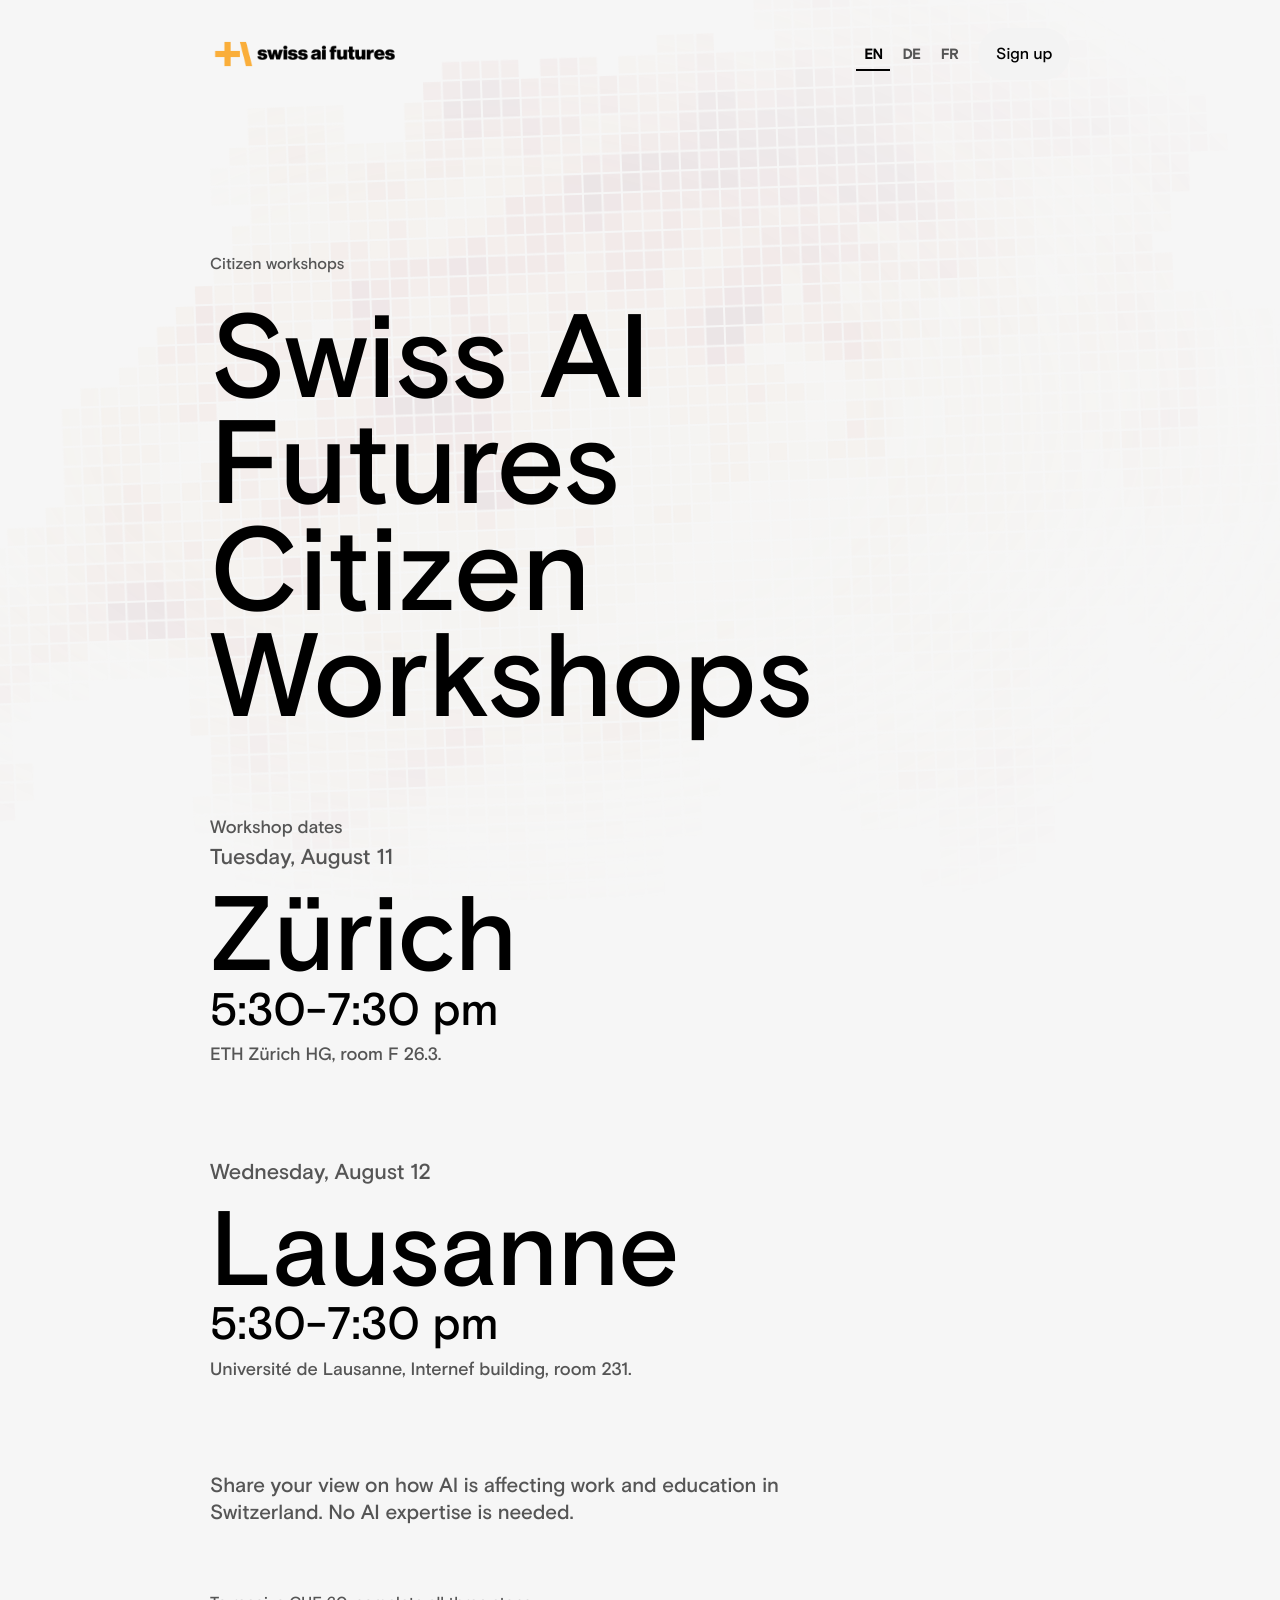
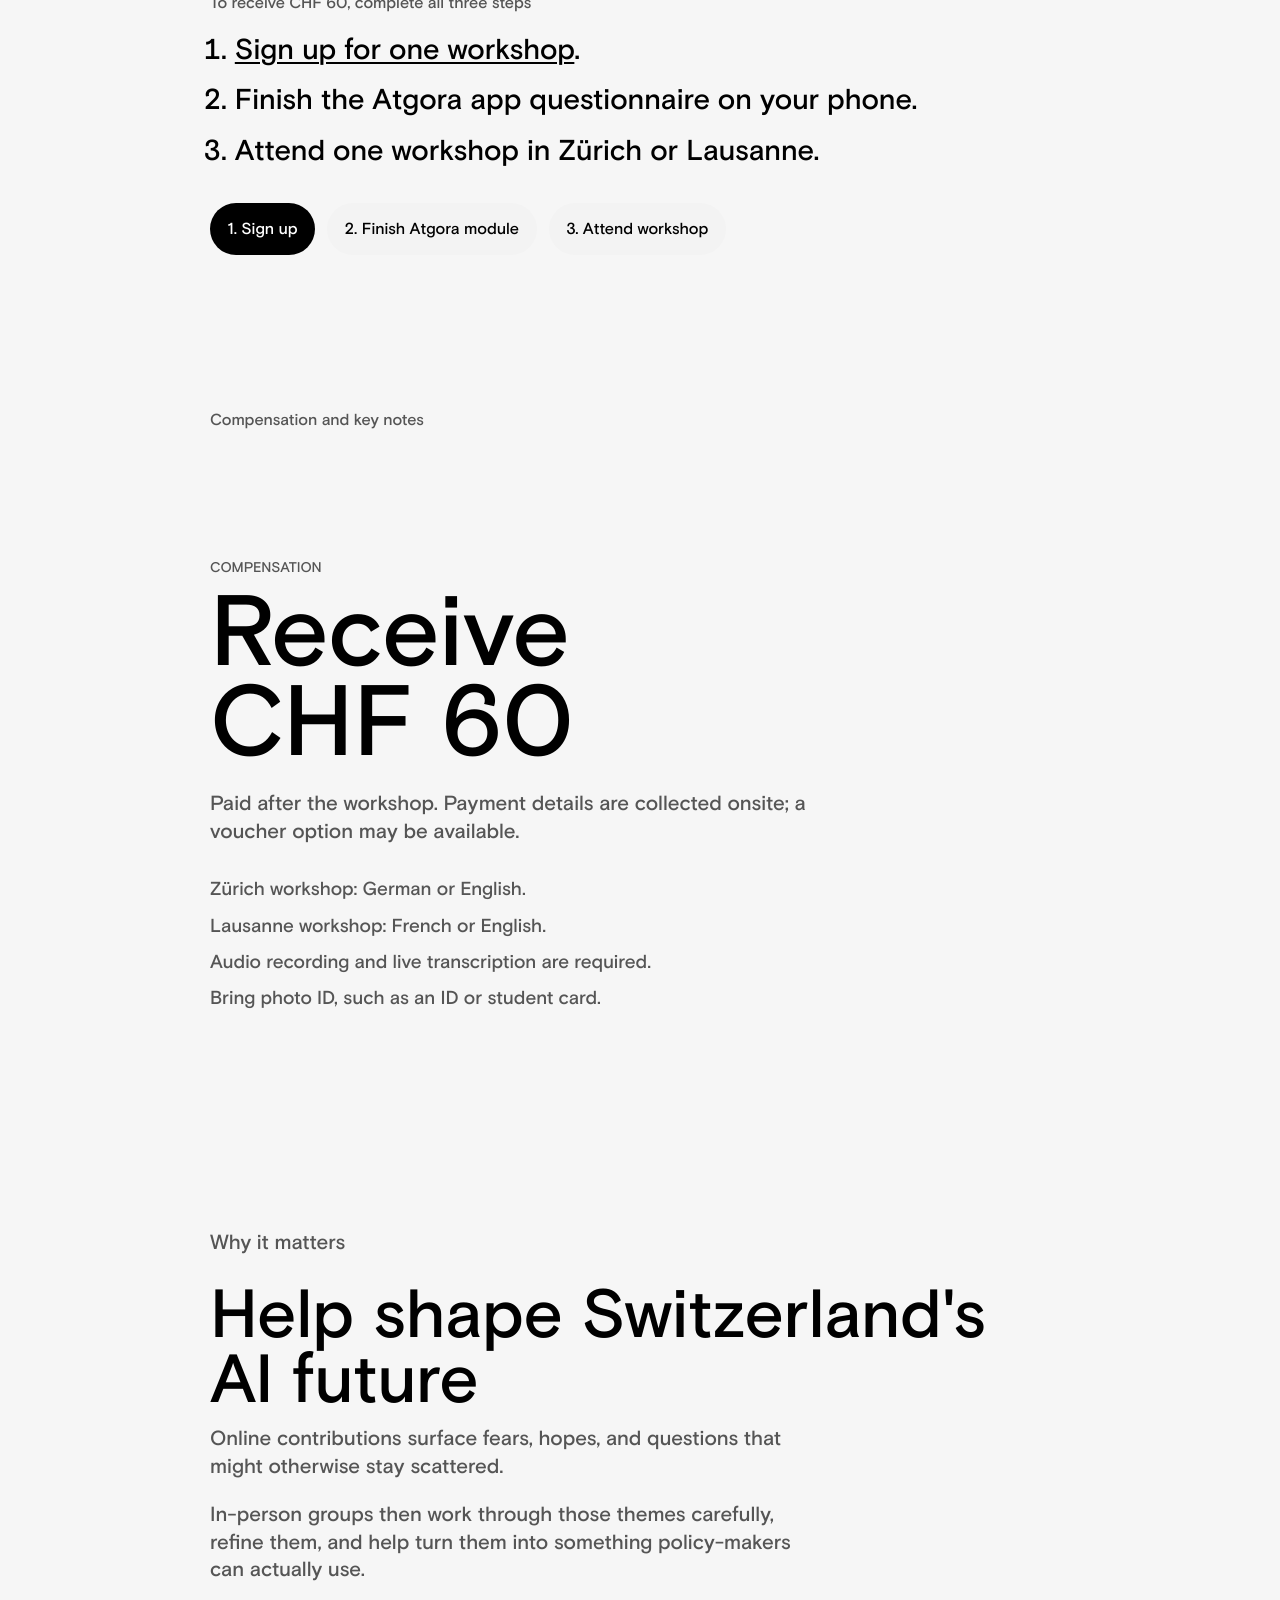
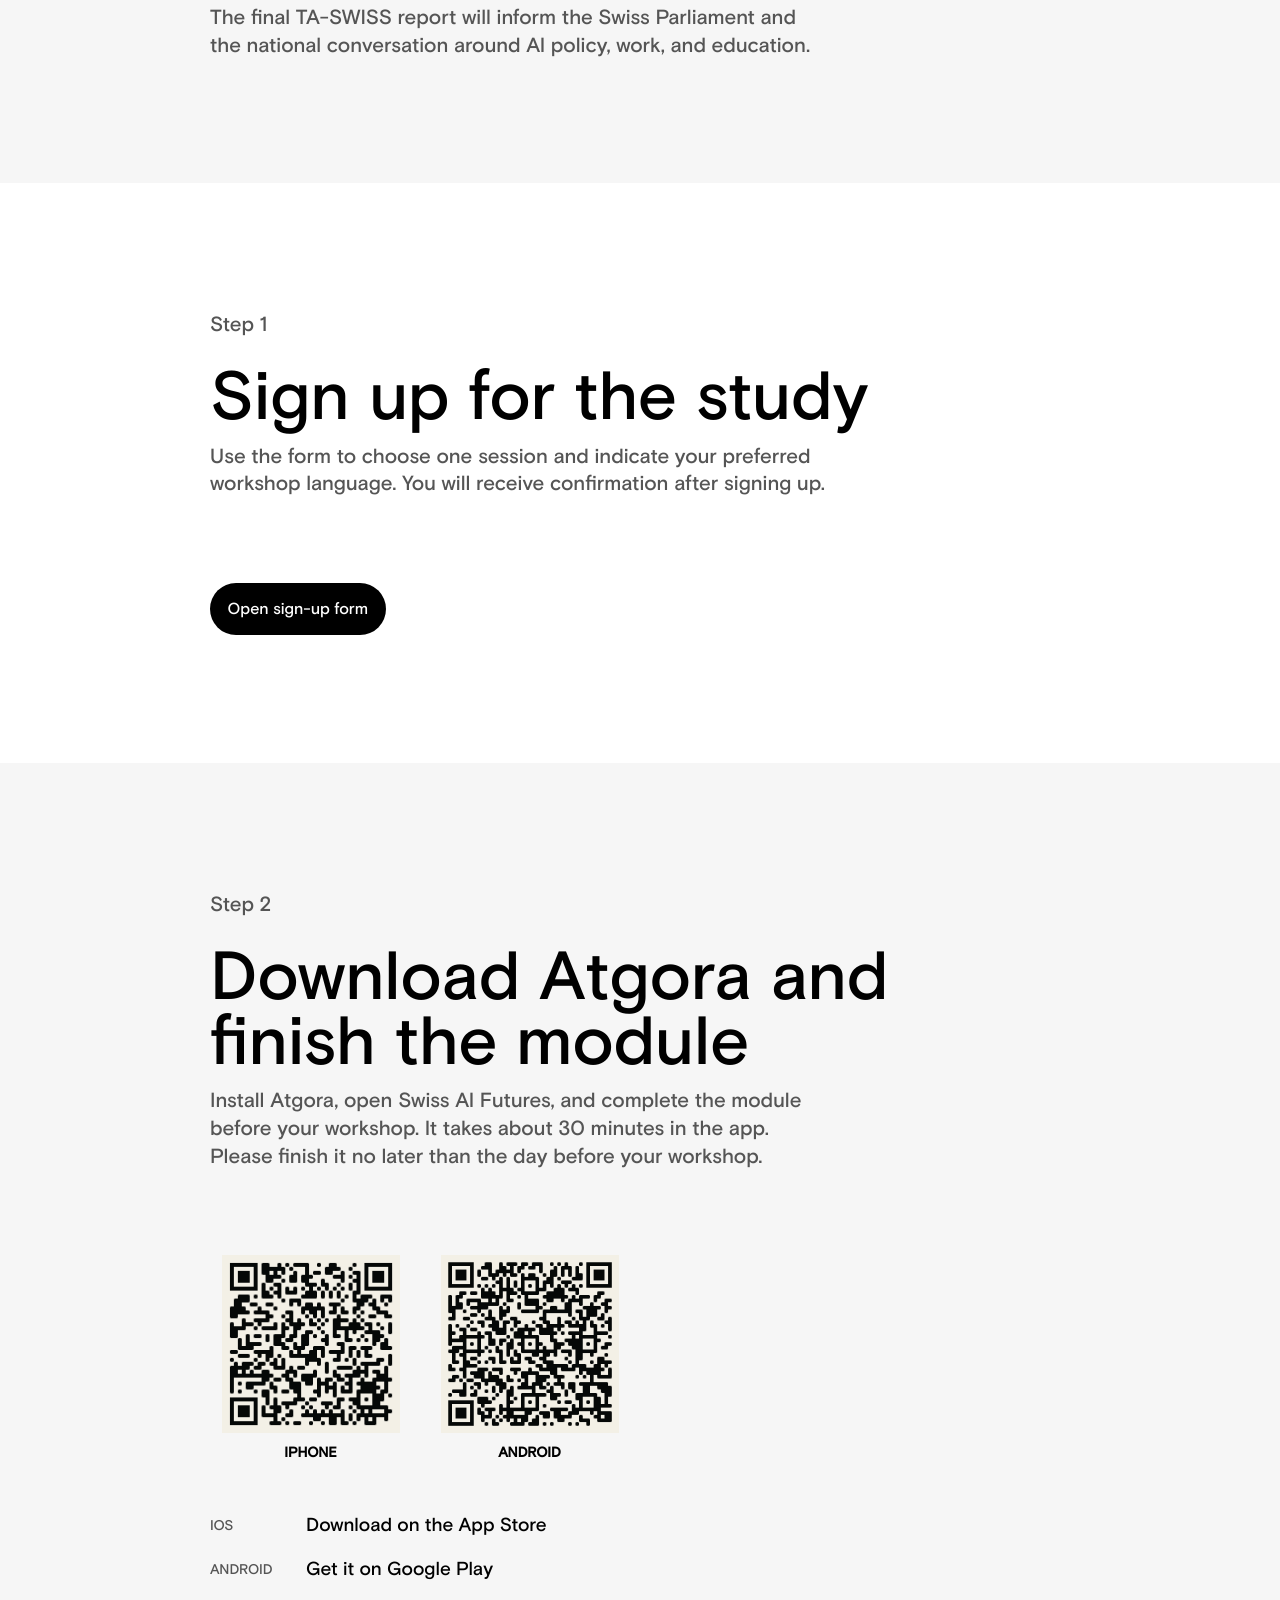
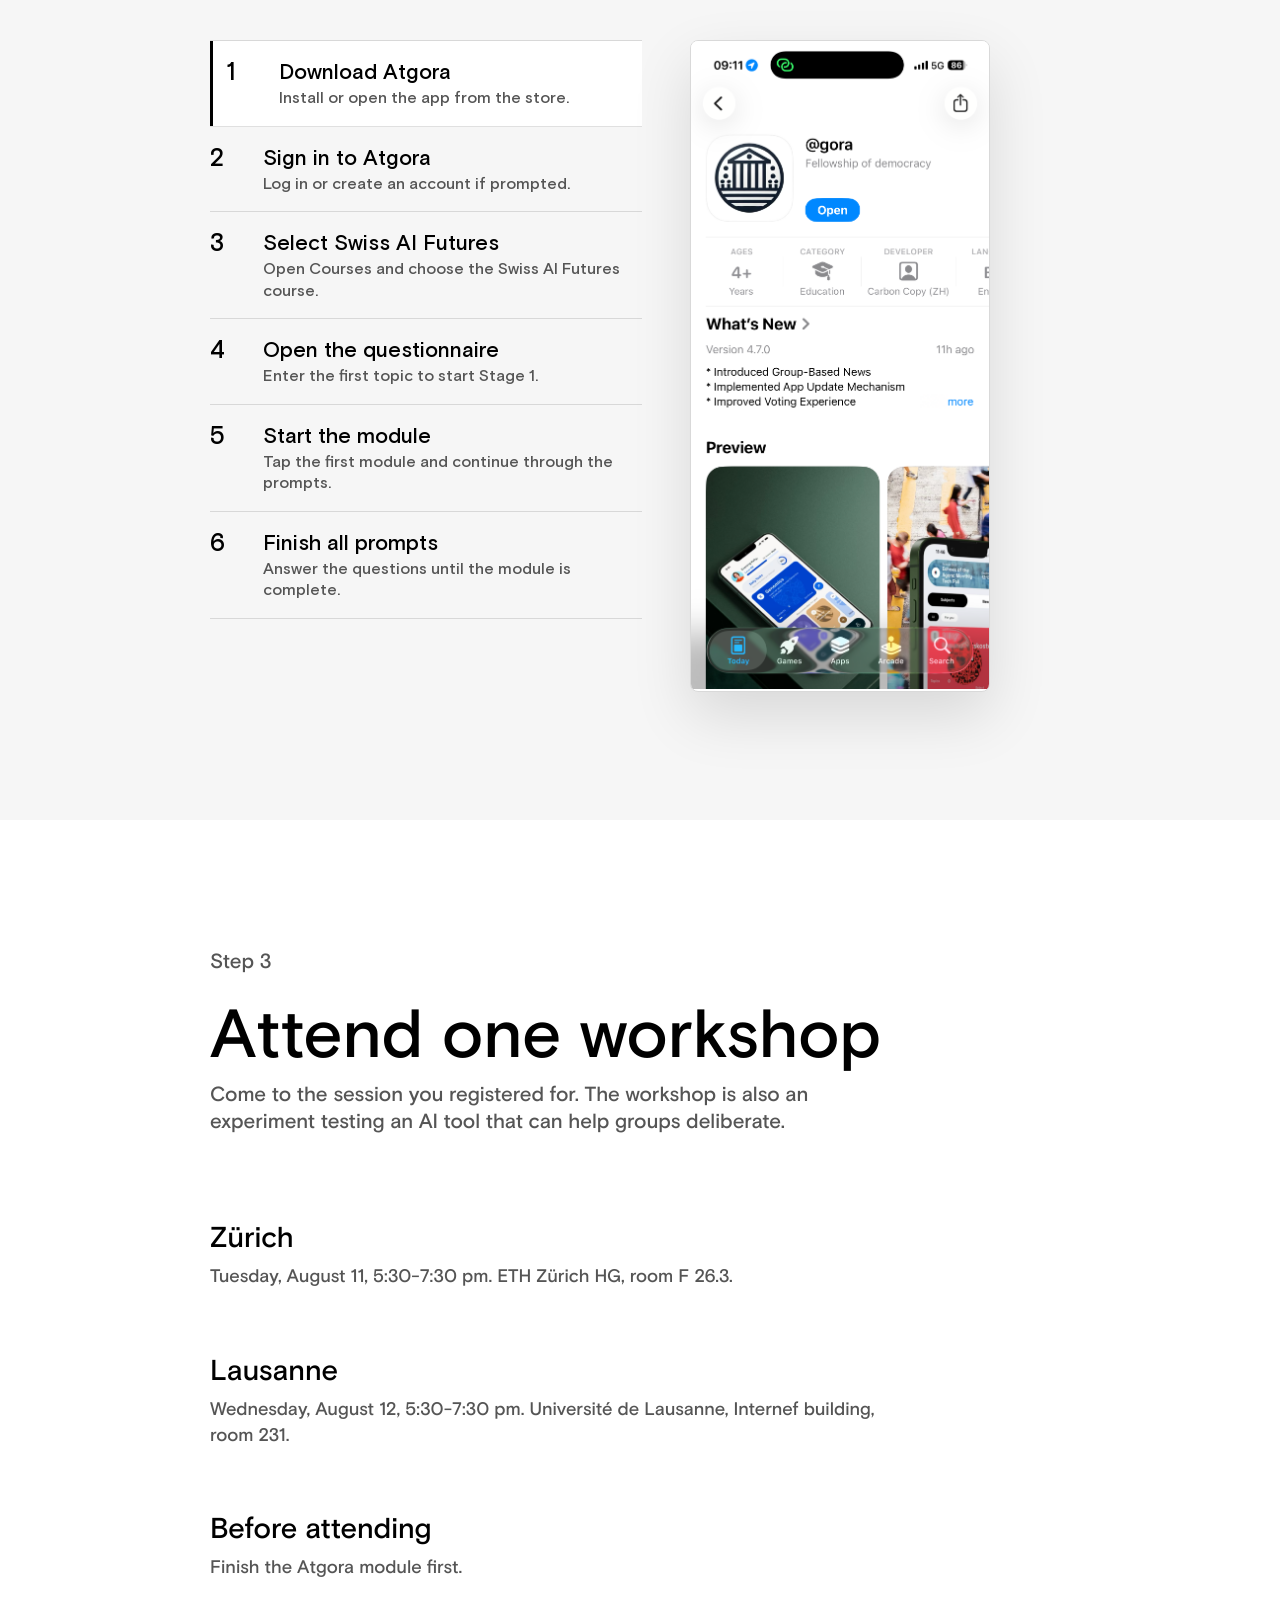
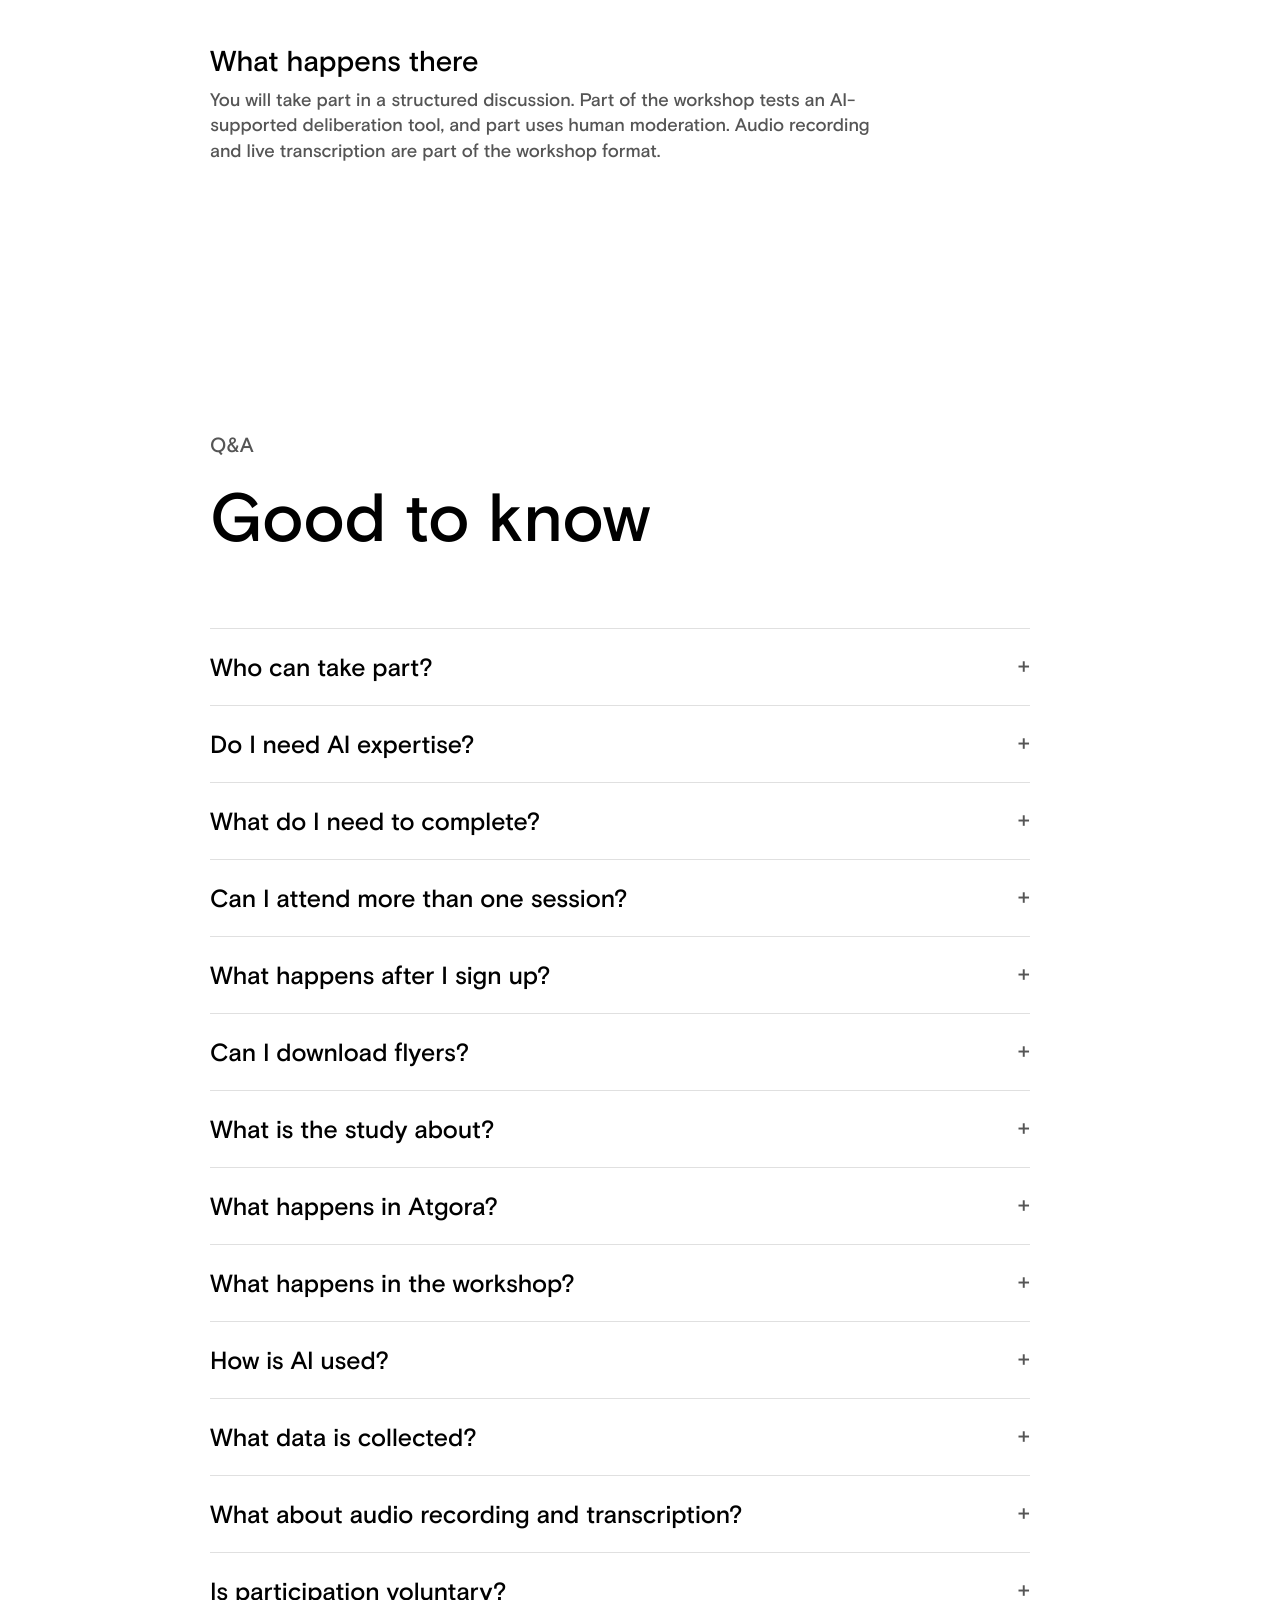
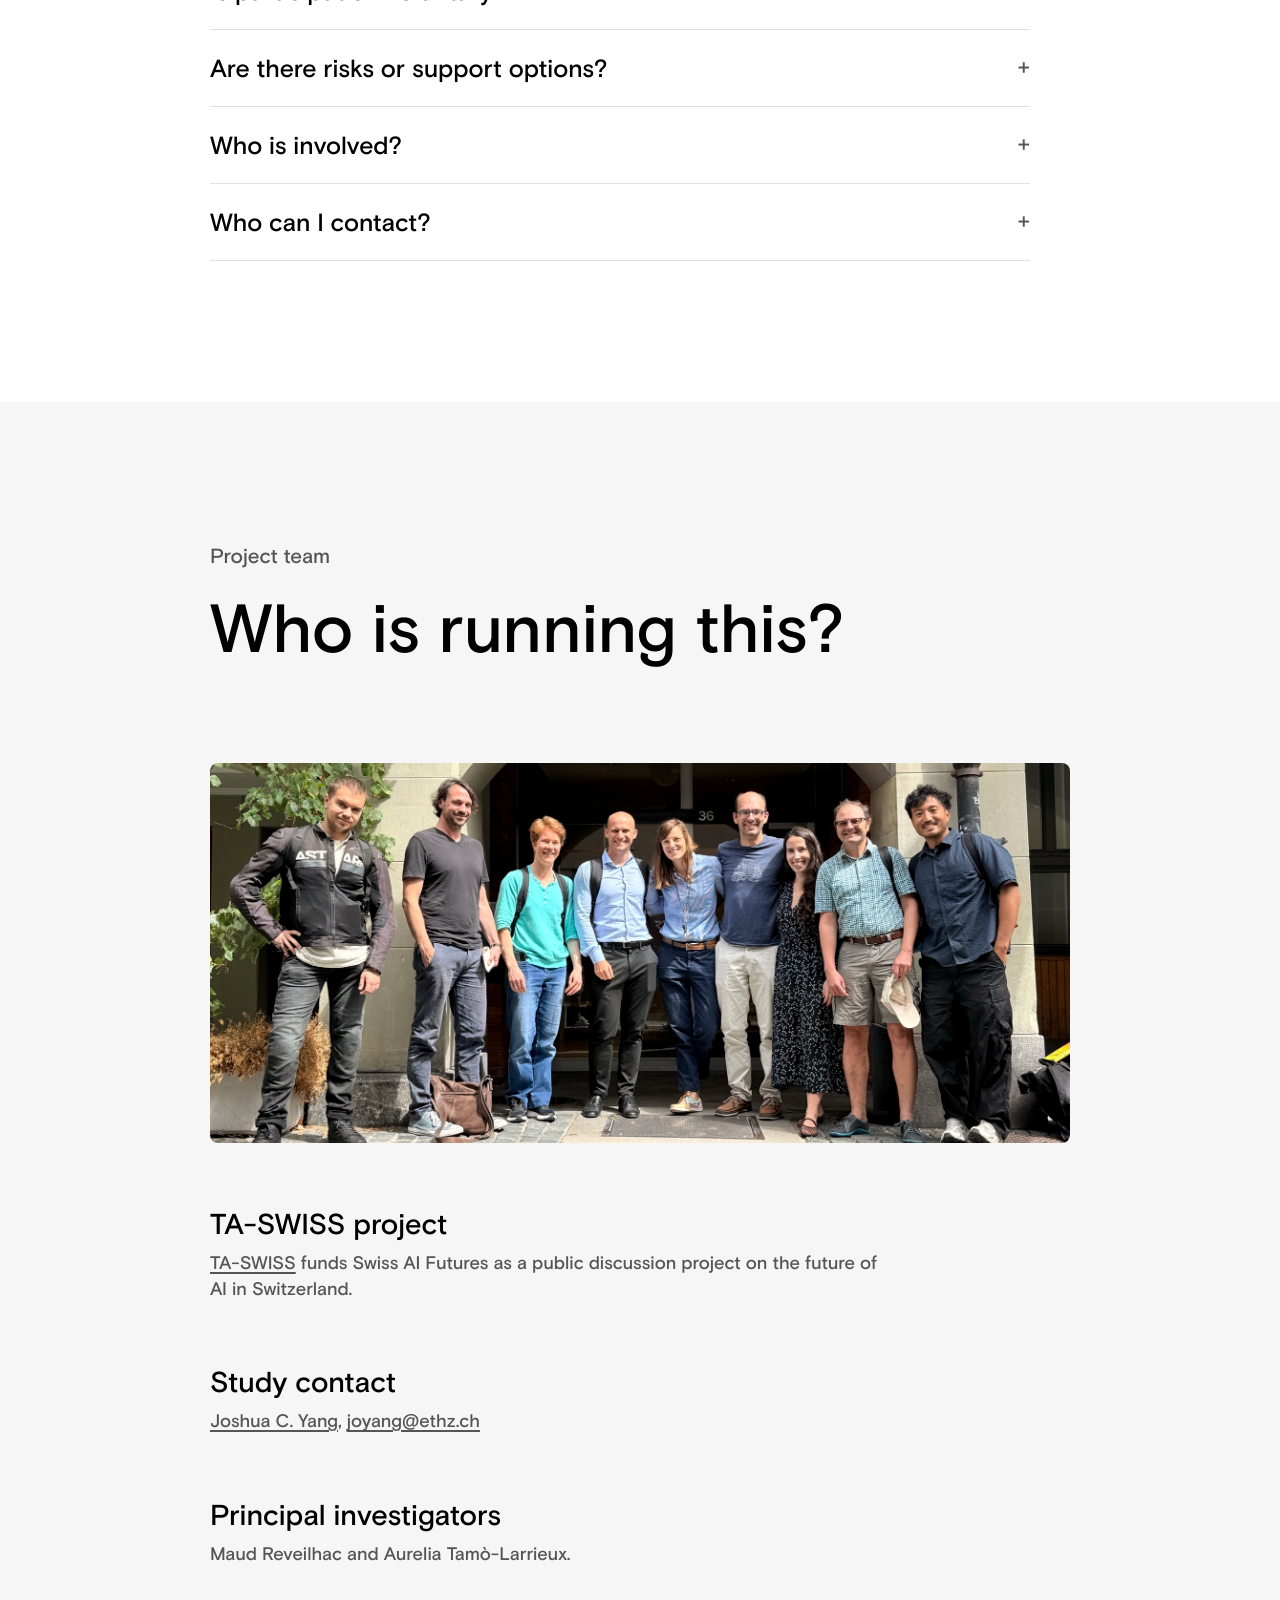
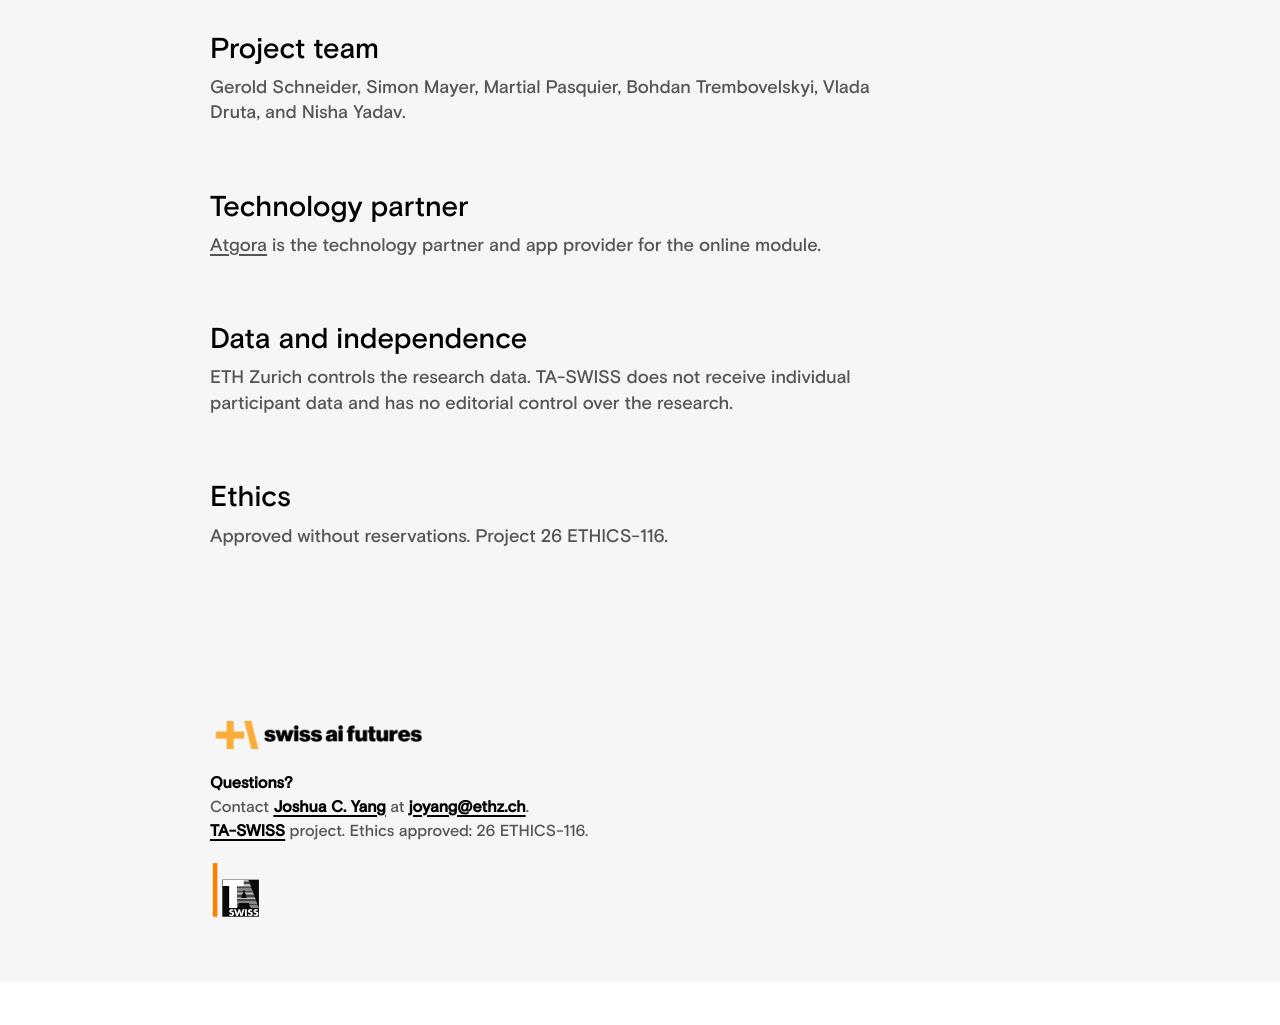
==== commit 5d926ddb: "Take workshop slides offline" ====
--- a/index.html
+++ b/index.html
@@ -101,7 +101,6 @@
       </a>
 
       <div class="header-actions">
-        <a class="header-workshop-link" href="workshop/index.html?lang=en">Workshop</a>
         <nav class="language-switcher" aria-label="Language">
           <a href="/?lang=en" data-lang-switch="en">EN</a>
           <a href="/de/" data-lang-switch="de">DE</a>
--- a/assets/css/styles.css
+++ b/assets/css/styles.css
@@ -293,7 +293,6 @@
 }
 
 .nav-links a,
-.header-workshop-link,
 .header-cta {
   min-height: 34px;
   display: inline-flex;
@@ -304,27 +303,15 @@
   font-weight: 700;
 }
 
-.nav-links a,
-.header-workshop-link {
+.nav-links a {
   padding: 0;
   color: var(--muted);
   white-space: nowrap;
 }
 
 .nav-links a:hover,
-.nav-links a:focus-visible,
-.header-workshop-link:hover,
-.header-workshop-link:focus-visible {
-  color: var(--ink);
-}
-
-.header-workshop-link {
-  text-decoration: none;
-}
-
-.header-workshop-link:hover,
-.header-workshop-link:focus-visible {
-  box-shadow: inset 0 -2px 0 var(--red);
+.nav-links a:focus-visible {
+  color: var(--ink);
 }
 
 .header-cta {
@@ -4161,20 +4148,6 @@
 
   .site-header {
     padding: 24px 0 18px;
-    grid-template-columns: 1fr;
-    gap: 12px;
-  }
-
-  .header-actions {
-    width: 100%;
-    justify-content: flex-start;
-    gap: 8px;
-  }
-
-  .header-cta {
-    min-height: 44px;
-    margin-left: auto;
-    padding: 0.68rem 0.9rem;
   }
 
   .hero {
